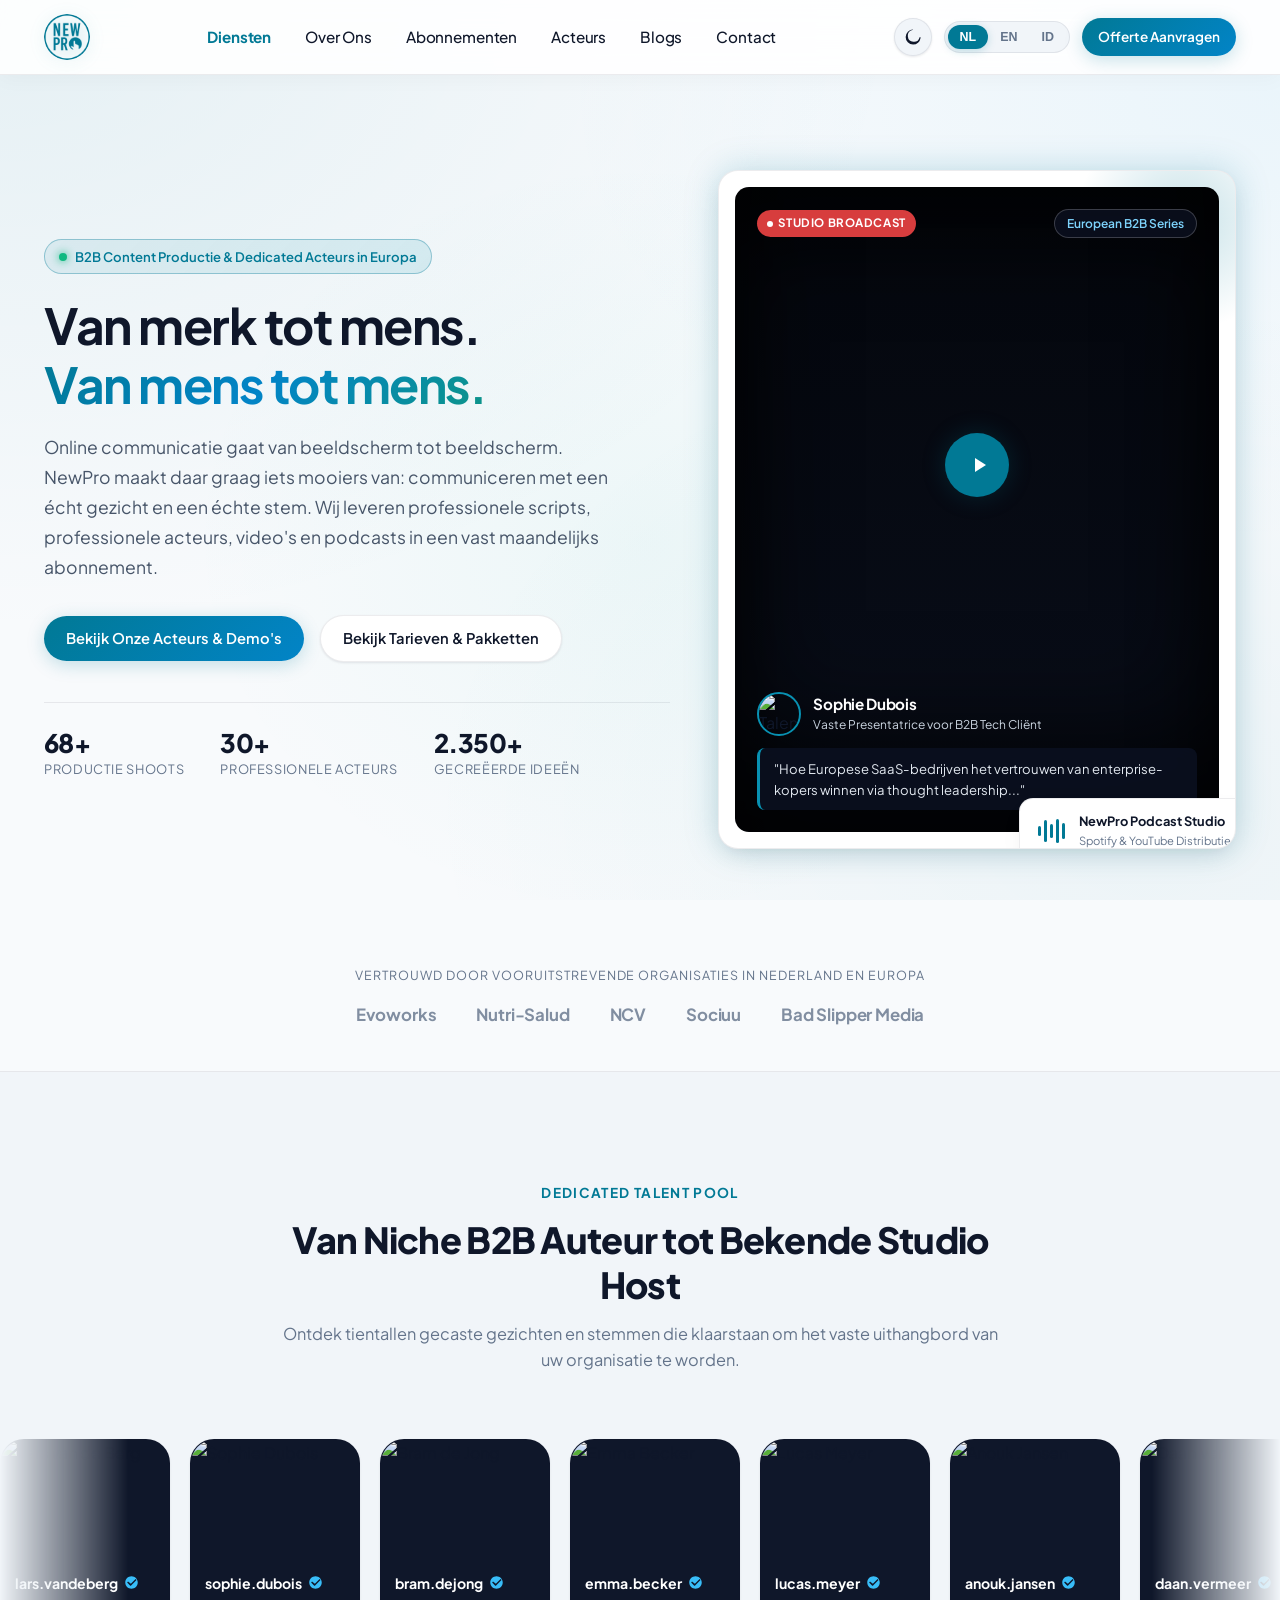
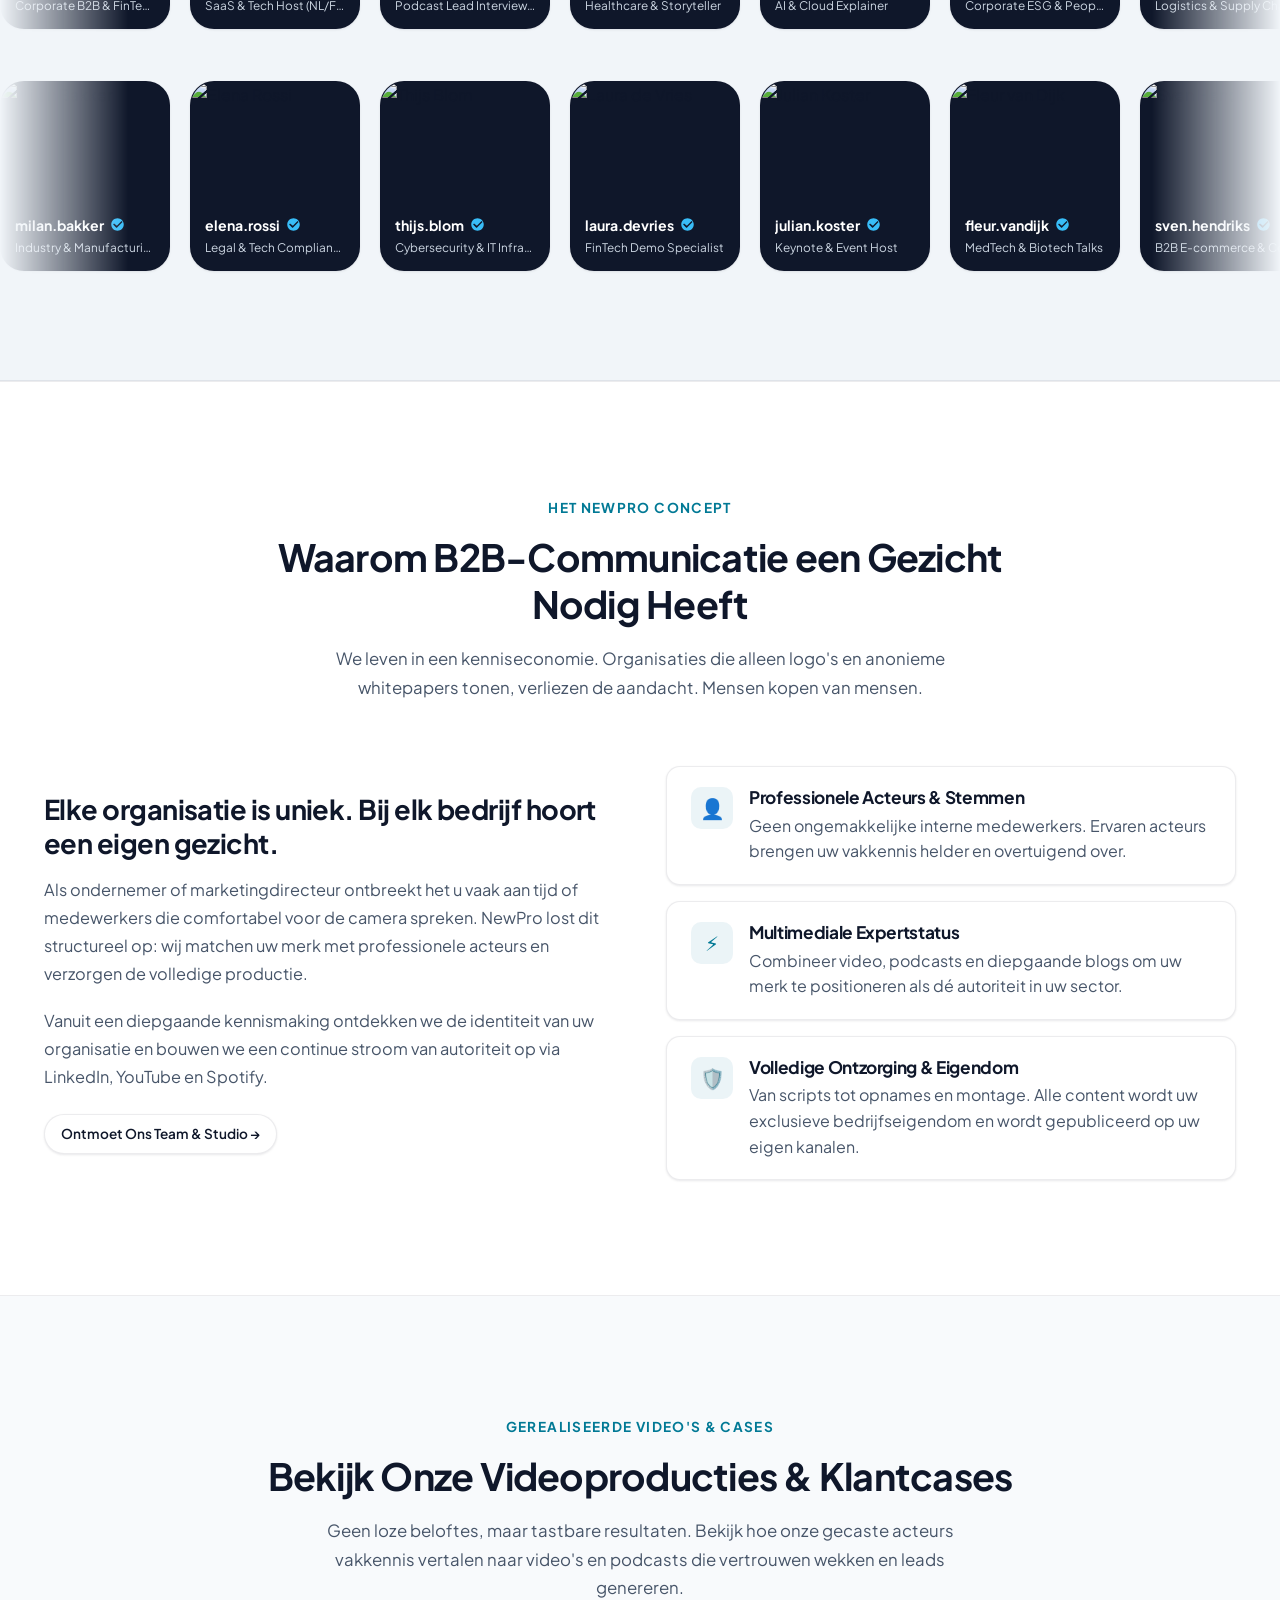
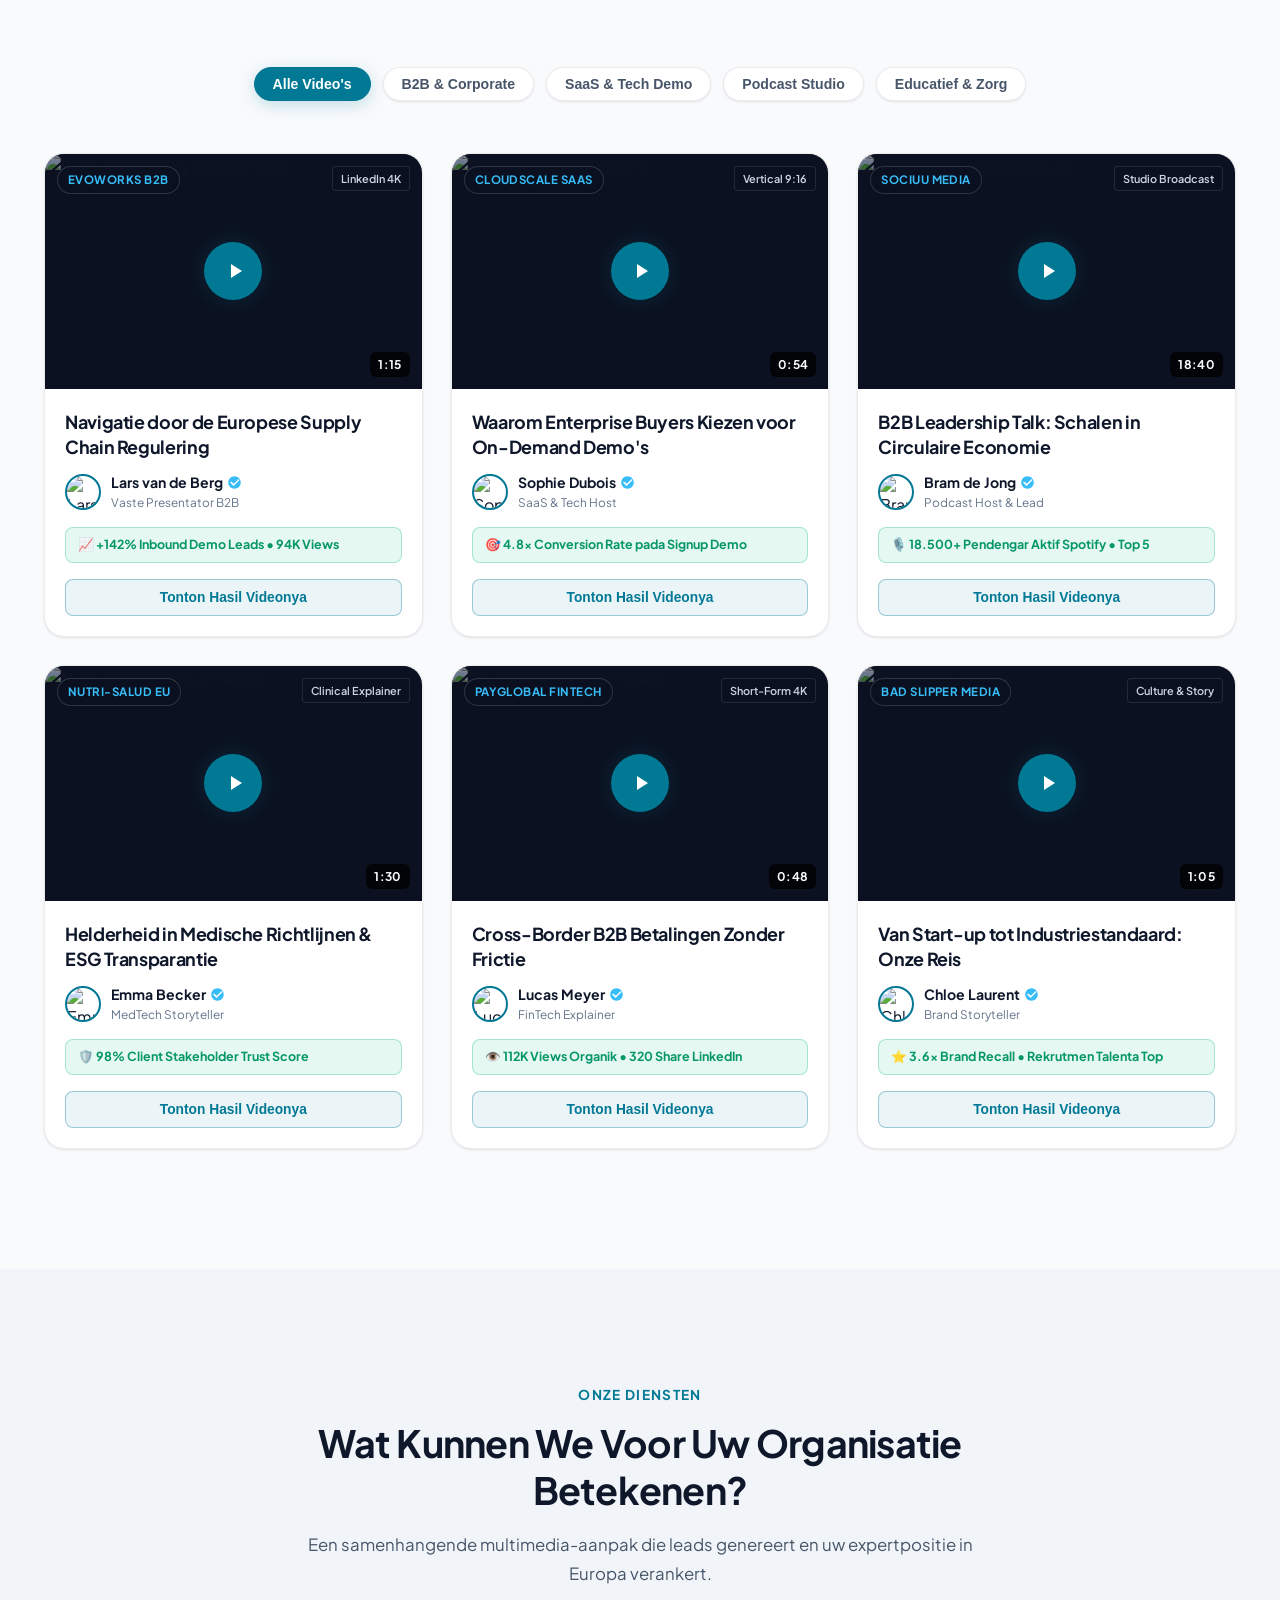
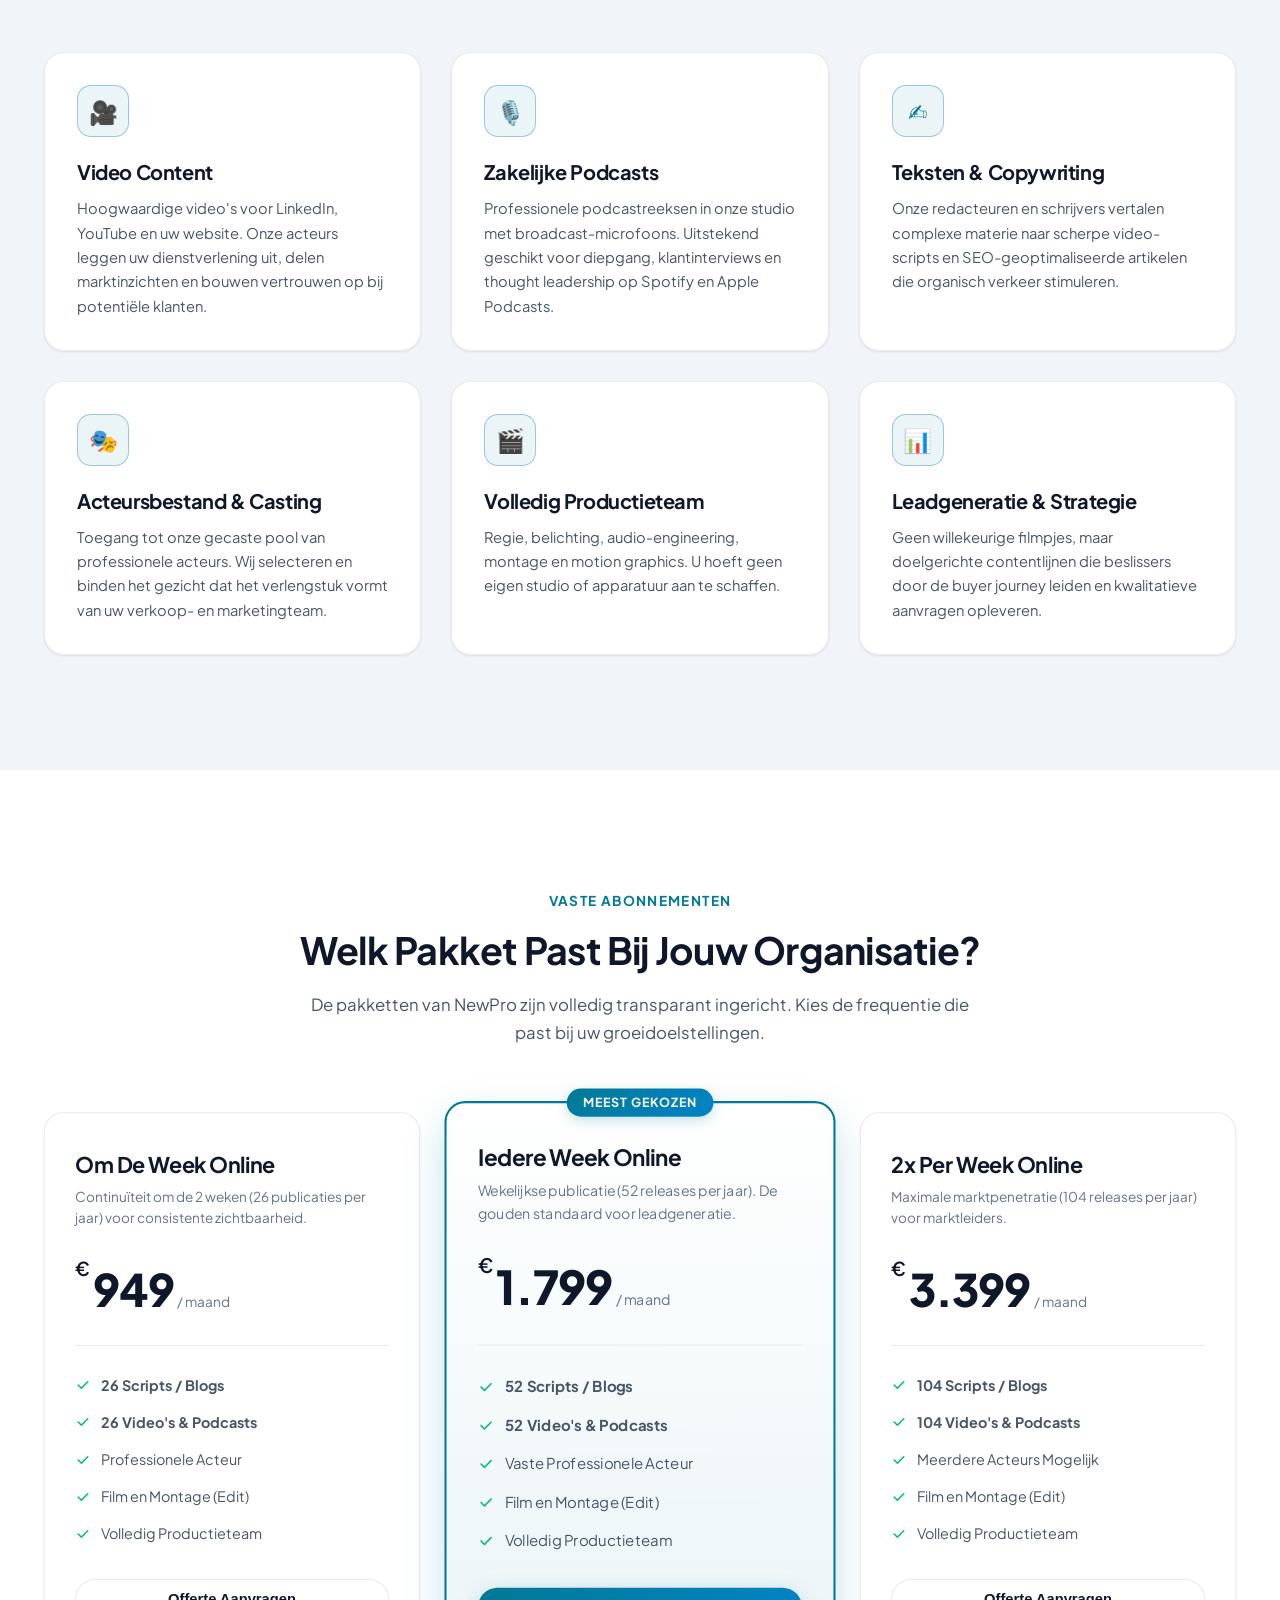
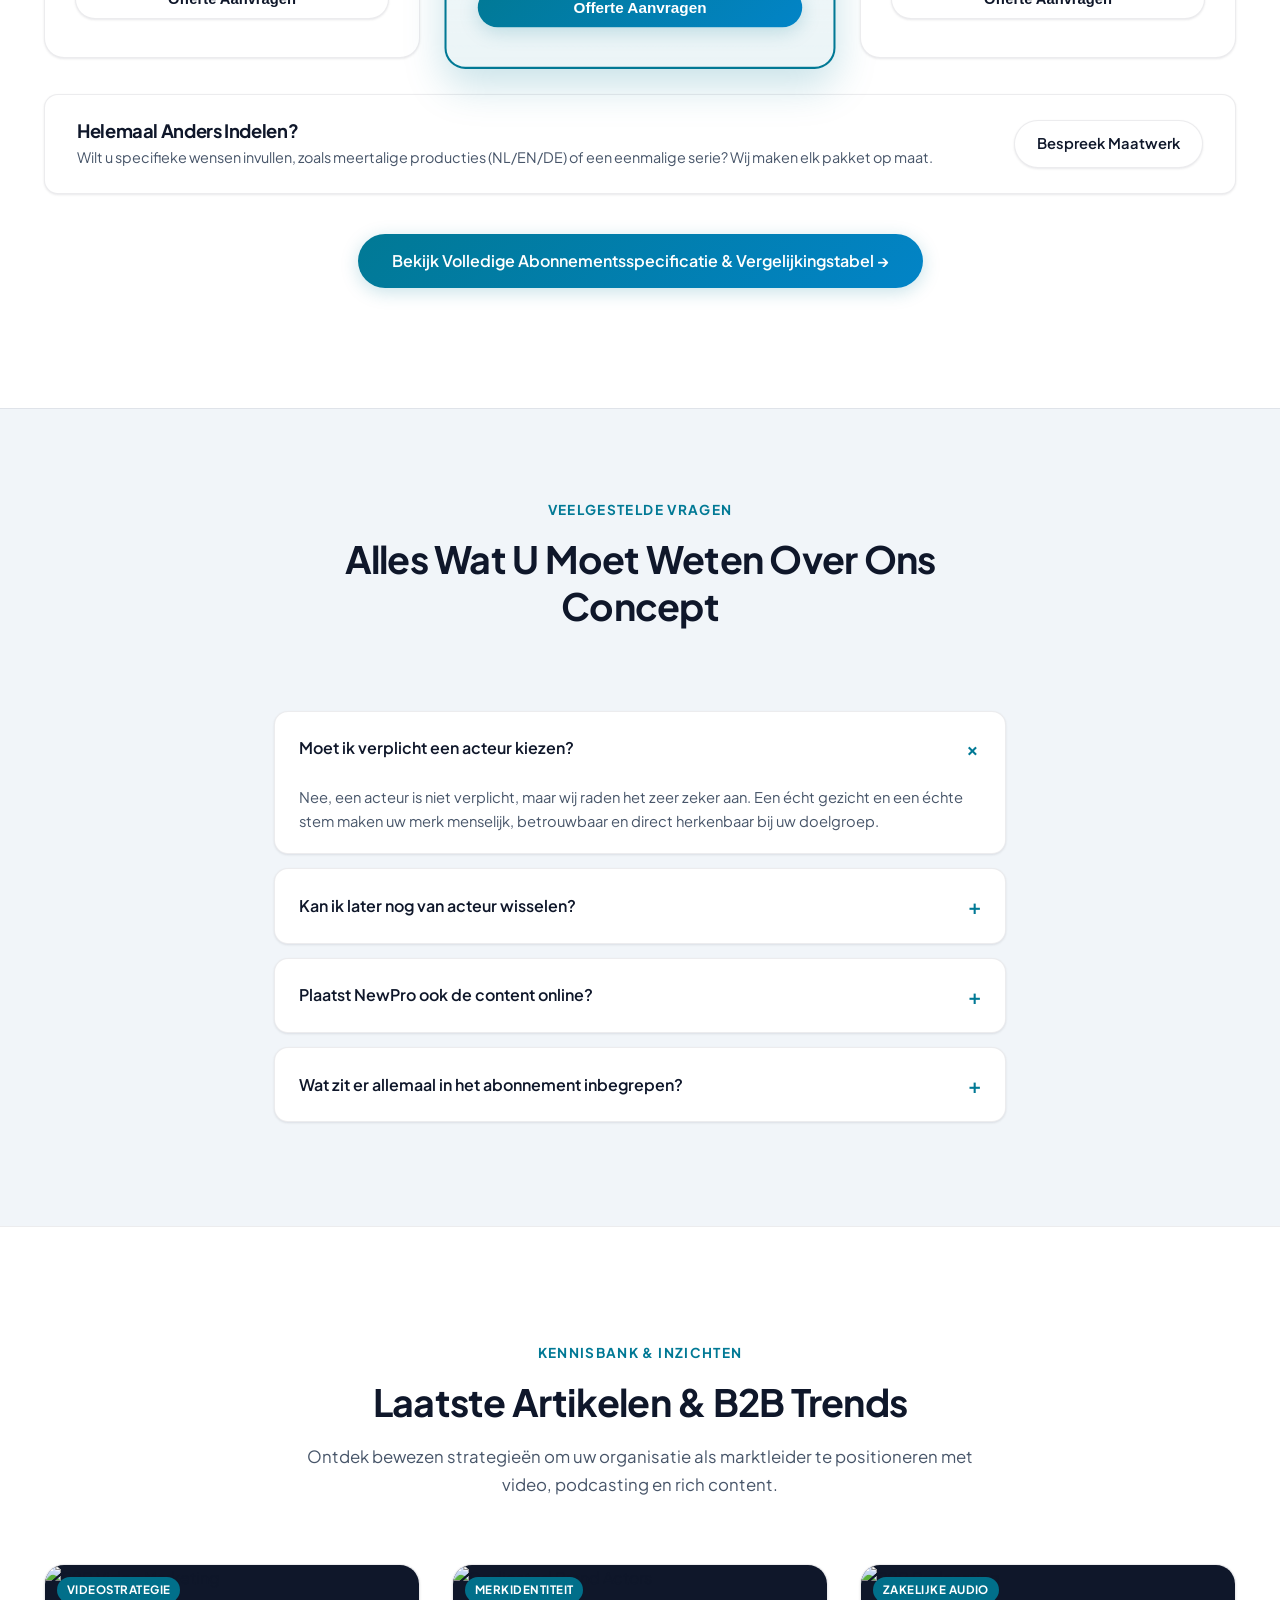
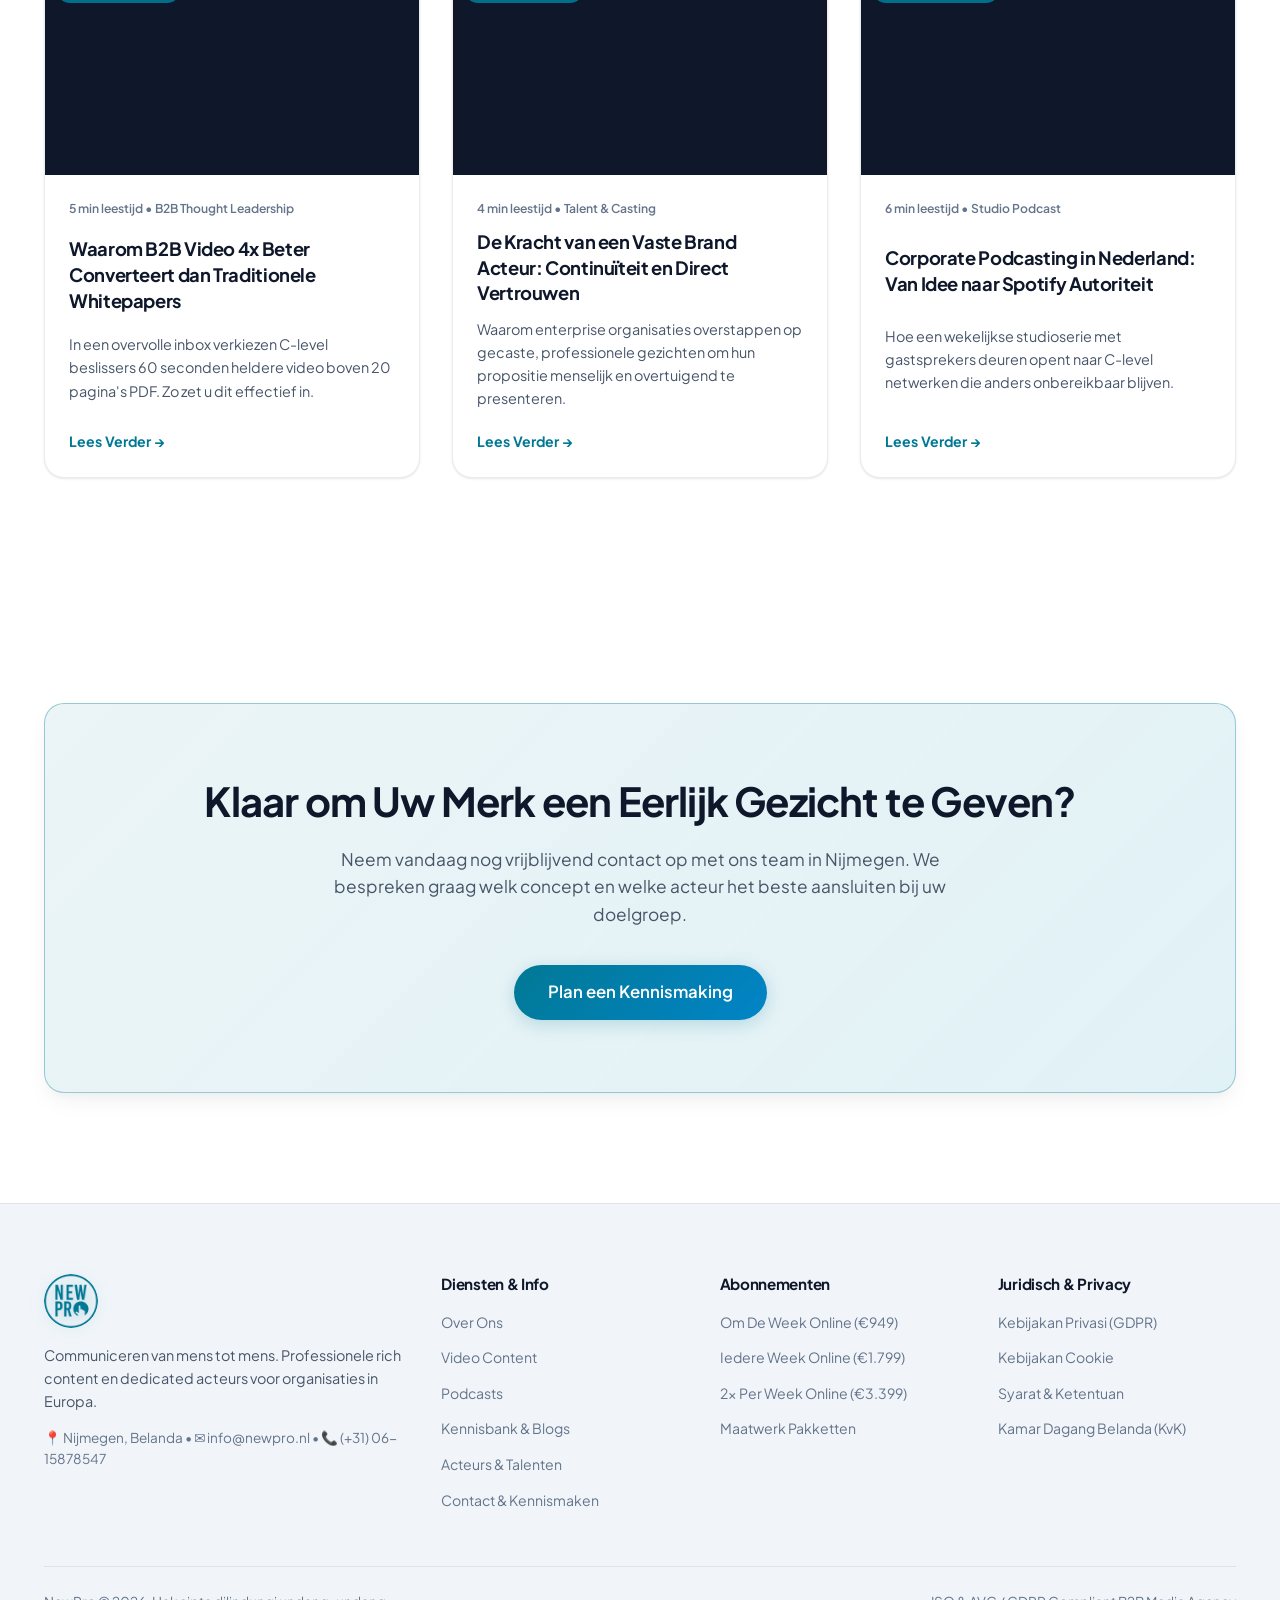
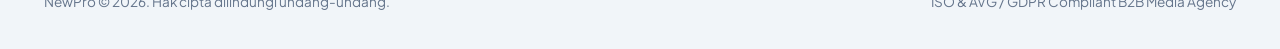
==== index.html @ 2d70d959 "Initial commit: Complete NewPro B2B rich content website with 6 pages, multilingual support, and res" ====
<!DOCTYPE html>
<html lang="nl" data-theme="light">
<head>
  <meta charset="UTF-8">
  <meta name="viewport" content="width=device-width, initial-scale=1.0">
  <title>NewPro | Digital Marketing & Dedicated Rich Content Agency</title>
  <meta name="description" content="Van merk tot mens. Wij creëren professionele video's, podcasts en teksten met gecaste acteurs en een compleet productieteam voor Europese organisaties.">
  <link rel="icon" type="image/png" href="logo.png">
  <link rel="apple-touch-icon" href="logo.png">

  <!-- Google Fonts: Plus Jakarta Sans -->
  <link rel="preconnect" href="https://fonts.googleapis.com">
  <link rel="preconnect" href="https://fonts.gstatic.com" crossorigin>
  <link href="https://fonts.googleapis.com/css2?family=Plus+Jakarta+Sans:wght@400;500;600;700;800&display=swap" rel="stylesheet">

  <link rel="stylesheet" href="style.css">
</head>
<body>

  <!-- Top Navigation -->
  <header class="header-nav">
    <div class="container nav-wrap">
      <a href="index.html" class="brand-logo" aria-label="NewPro Home">
        <img src="logo.png" alt="NewPro" class="brand-logo-img">
      </a>

      <nav>
        <ul class="nav-links">
          <li><a href="#diensten" class="active" data-nl="Diensten" data-en="Services" data-id="Layanan">Diensten</a></li>
          <li><a href="over-ons.html" data-nl="Over Ons" data-en="About Us" data-id="Tentang Kami">Over Ons</a></li>
          <li><a href="abonnementen.html" data-nl="Abonnementen" data-en="Subscriptions" data-id="Paket Langganan">Abonnementen</a></li>
          <li><a href="acteurs.html" data-nl="Acteurs" data-en="Actors &amp; Talents" data-id="Aktor &amp; Talent">Acteurs</a></li>
          <li><a href="blogs.html" data-nl="Blogs" data-en="Blogs" data-id="Blog">Blogs</a></li>
          <li><a href="contact.html" data-nl="Contact" data-en="Contact" data-id="Kontak">Contact</a></li>
        </ul>
      </nav>

      <div class="nav-actions">
        <!-- Theme Toggle Switcher -->
        <button id="themeToggleBtn" class="theme-toggle-btn" aria-label="Toggle Light / Dark mode" title="Ganti Tema">
          <svg class="sun-icon" viewBox="0 0 24 24" width="18" height="18"><path fill="currentColor" d="M12 7c-2.76 0-5 2.24-5 5s2.24 5 5 5 5-2.24 5-5-2.24-5-5-5zM2 13h2c.55 0 1-.45 1-1s-.45-1-1-1H2c-.55 0-1 .45-1 1s.45 1 1 1zm18 0h2c.55 0 1-.45 1-1s-.45-1-1-1h-2c-.55 0-1 .45-1 1s.45 1 1 1zM11 2v2c0 .55.45 1 1 1s1-.45 1-1V2c0-.55-.45-1-1-1s-1 .45-1 1zm0 18v2c0 .55.45 1 1 1s1-.45 1-1v-2c0-.55-.45-1-1-1s-1 .45-1 1zM5.99 4.58c-.39-.39-1.03-.39-1.41 0s-.39 1.03 0 1.41l1.06 1.06c.39.39 1.03.39 1.41 0s.39-1.03 0-1.41L5.99 4.58zm12.37 12.37c-.39-.39-1.03-.39-1.41 0s-.39 1.03 0 1.41l1.06 1.06c.39.39 1.03.39 1.41 0s.39-1.03 0-1.41l-1.06-1.06zm1.06-10.96c.39-.39.39-1.03 0-1.41s-1.03-.39-1.41 0l-1.06 1.06c-.39.39-.39 1.03 0 1.41s1.03.39 1.41 0l1.06-1.06zM7.05 18.36c.39-.39.39-1.03 0-1.41s-1.03-.39-1.41 0l-1.06 1.06c-.39.39-.39 1.03 0 1.41s1.03.39 1.41 0l1.06-1.06z"/></svg>
          <svg class="moon-icon" viewBox="0 0 24 24" width="18" height="18"><path fill="currentColor" d="M12.3 2a10 10 0 0 0-.19 20 10.04 10.04 0 0 0 9.95-8.7 1 1 0 0 0-1.2-1.1 8 8 0 1 1-9.66-9.66 1 1 0 0 0-1.1-1.2A9.94 9.94 0 0 0 12.3 2z"/></svg>
        </button>

        <!-- Language Switcher: NL, EN, ID -->
        <div class="lang-switcher">
          <button class="lang-btn" data-lang="nl">NL</button>
          <button class="lang-btn" data-lang="en">EN</button>
          <button class="lang-btn active" data-lang="id">ID</button>
        </div>

        <a href="abonnementen.html#offerte-form" class="btn btn-primary btn-sm" data-nl="Offerte Aanvragen" data-en="Request Quote" data-id="Minta Penawaran">Offerte Aanvragen</a>
      </div>
    </div>
  </header>

  <!-- Hero Section -->
  <section class="hero-section" id="hero">
    <div class="container hero-grid">
      <div class="hero-content">
        <div class="hero-tag">
          <span class="dot"></span>
          <span data-nl="B2B Content Productie &amp; Dedicated Acteurs in Europa" data-en="European B2B Content Production &amp; Dedicated Actors" data-id="Produksi Konten B2B &amp; Dedicated Talent di Eropa">B2B Content Productie &amp; Dedicated Acteurs in Europa</span>
        </div>

        <h1 class="hero-title" data-nl="Van merk tot mens. <span class='gradient-text'>Van mens tot mens.</span>" data-en="From brand to human. <span class='gradient-text'>From human to human.</span>" data-id="Dari merek ke manusia. <span class='gradient-text'>Dari manusia ke manusia.</span>">
          Van merk tot mens. <span class="gradient-text">Van mens tot mens.</span>
        </h1>

        <p class="hero-desc" data-nl="Online communicatie gaat van beeldscherm tot beeldscherm. NewPro maakt daar graag iets mooiers van: communiceren met een écht gezicht en een échte stem. Wij leveren professionele scripts, professionele acteurs, video's en podcasts in een vast maandelijks abonnement." data-en="Online communication goes from screen to screen. NewPro transforms this: we communicate human-to-human with real faces and genuine voices. We provide professional scripts, dedicated actors, video production, and podcasts in a predictable monthly subscription." data-id="Komunikasi online seringkali kaku dari layar ke layar. NewPro mengubahnya menjadi interaksi antar-manusia nyata dengan wajah dan suara asli. Kami menyediakan naskah profesional, aktor khusus, produksi video, dan podcast dalam paket langganan bulanan yang terukur.">
          Online communicatie gaat van beeldscherm tot beeldscherm. NewPro maakt daar graag iets mooiers van: communiceren met een écht gezicht en een échte stem. Wij leveren professionele scripts, professionele acteurs, video's en podcasts in een vast maandelijks abonnement.
        </p>

        <div class="hero-cta-group">
          <a href="acteurs.html" class="btn btn-primary" data-nl="Bekijk Onze Acteurs &amp; Demo's" data-en="Explore Actors &amp; Demos" data-id="Lihat Aktor &amp; Demo Kami">
            Bekijk Onze Acteurs &amp; Demo's
            <svg width="18" height="18" viewBox="0 0 24 24" fill="currentColor"><path d="M5 12h14M12 5l7 7-7 7"/></svg>
          </a>
          <a href="abonnementen.html" class="btn btn-secondary" data-nl="Bekijk Tarieven &amp; Pakketten" data-en="View Packages &amp; Pricing" data-id="Lihat Harga &amp; Paket Langganan">
            Bekijk Tarieven &amp; Pakketten
          </a>
        </div>

        <div class="hero-stats-row">
          <div class="stat-item">
            <h4>68+</h4>
            <p data-nl="Productie Shoots" data-en="Production Shoots" data-id="Sesi Produksi / Shoots">Productie Shoots</p>
          </div>
          <div class="stat-item">
            <h4>30+</h4>
            <p data-nl="Professionele Acteurs" data-en="Professional Actors" data-id="Aktor &amp; Talent Profesional">Professionele Acteurs</p>
          </div>
          <div class="stat-item">
            <h4>2.350+</h4>
            <p data-nl="Gecreëerde Ideeën" data-en="Content Concepts" data-id="Konsep Konten Tercipta">Gecreëerde Ideeën</p>
          </div>
        </div>
      </div>

      <!-- Hero Interactive Video Showcase -->
      <div class="hero-visual-card">
        <div class="video-mockup-frame" style="background-image: linear-gradient(rgba(11, 17, 32, 0.4), rgba(11, 17, 32, 0.8)), url('https://images.unsplash.com/photo-1573496359142-b8d87734a5a2?auto=format&fit=crop&w=700&q=80');">
          <div class="mockup-header">
            <span class="pill-live">STUDIO BROADCAST</span>
            <span class="pill-brand-badge">European B2B Series</span>
          </div>

          <div class="mockup-center-play" id="heroPlayBtn" data-talent="sophie" title="Play Video Demo">
            <svg viewBox="0 0 24 24"><path d="M8 5v14l11-7z"/></svg>
          </div>

          <div class="mockup-footer">
            <div class="mockup-talent-meta">
              <img src="https://images.unsplash.com/photo-1573496359142-b8d87734a5a2?auto=format&fit=crop&w=150&q=80" alt="Talent Sophie" class="talent-avatar">
              <div class="talent-meta-text">
                <h5>Sophie Dubois</h5>
                <p data-nl="Vaste Presentatrice voor B2B Tech Cliënt" data-en="Dedicated Presenter for B2B Tech Client" data-id="Host Tetap untuk Klien B2B SaaS / Tech">Vaste Presentatrice voor B2B Tech Cliënt</p>
              </div>
            </div>
            <div class="mockup-topic-bubble" data-nl="&quot;Hoe Europese SaaS-bedrijven het vertrouwen van enterprise-kopers winnen via thought leadership...&quot;" data-en="&quot;How European SaaS firms win enterprise trust through consistent video thought leadership...&quot;" data-id="&quot;Bagaimana perusahaan SaaS Eropa memenangkan kepercayaan klien enterprise lewat video thought leadership yang konsisten...&quot;">
              "Hoe Europese SaaS-bedrijven het vertrouwen van enterprise-kopers winnen via thought leadership..."
            </div>
          </div>
        </div>

        <!-- Floating Podcast Audio indicator -->
        <div class="mockup-floating-audio">
          <div class="wave-bars">
            <div class="wave-bar"></div>
            <div class="wave-bar"></div>
            <div class="wave-bar"></div>
            <div class="wave-bar"></div>
            <div class="wave-bar"></div>
          </div>
          <div>
            <div class="mockup-audio-title">NewPro Podcast Studio</div>
            <div class="mockup-audio-subtitle" data-nl="Spotify &amp; YouTube Distributie" data-en="Spotify &amp; YouTube Distribution" data-id="Distribusi Spotify &amp; YouTube">Spotify &amp; YouTube Distributie</div>
          </div>
        </div>
      </div>
    </div>
  </section>

  <!-- European Client Trust Bar -->
  <div class="client-logo-bar">
    <div class="container">
      <p data-nl="Vertrouwd door vooruitstrevende organisaties in Nederland en Europa" data-en="Trusted by forward-thinking organizations across the Netherlands &amp; Europe" data-id="Dipercaya oleh berbagai organisasi terkemuka di Belanda dan Eropa">
        Vertrouwd door vooruitstrevende organisaties in Nederland en Europa
      </p>
      <div class="client-logos">
        <span class="client-badge">Evoworks</span>
        <span class="client-badge">Nutri-Salud</span>
        <span class="client-badge">NCV</span>
        <span class="client-badge">Sociuu</span>
        <span class="client-badge">Bad Slipper Media</span>
      </div>
    </div>
  </div>

  <!-- Dual Opposite Infinite Marquee Carousel (KOL.id Style) -->
  <section class="section-talent-marquee" id="talent-wall">
    <div class="container marquee-header-wrap">
      <div class="section-subtitle" data-nl="Dedicated Talent Pool" data-en="Dedicated Talent Pool" data-id="Koleksi Dedicated Talent">Dedicated Talent Pool</div>
      <h2 class="marquee-main-title" data-nl="Van Niche B2B Auteur tot Bekende Studio Host" data-en="From Niche B2B Actor to Dedicated Studio Host" data-id="Dari Aktor Bisnis Niche hingga Host Studio Populer">
        Van Niche B2B Auteur tot Bekende Studio Host
      </h2>
      <p class="marquee-main-desc" data-nl="Ontdek tientallen gecaste gezichten en stemmen die klaarstaan om het vaste uithangbord van uw organisatie te worden." data-en="Discover curated actors and professional voices ready to become the permanent face of your enterprise." data-id="Temukan puluhan aktor dan pengisi suara terkurasi yang siap menjadi representasi wajah resmi brand bisnis Anda.">
        Ontdek tientallen gecaste gezichten en stemmen die klaarstaan om het vaste uithangbord van uw organisatie te worden.
      </p>
    </div>

    <!-- Row 1: Scrolling Left -->
    <div class="marquee-slider-row">
      <div class="marquee-track marquee-track-left">
        <!-- Group 1 -->
        <div class="marquee-group">
          <div class="marquee-card" data-talent="lars">
            <img src="https://images.unsplash.com/photo-1507003211169-0a1dd7228f2d?auto=format&fit=crop&w=400&q=80" alt="Lars van de Berg" class="marquee-card-img">
            <div class="marquee-card-overlay">
              <div class="marquee-card-handle">
                <span>lars.vandeberg</span>
                <svg class="verify-badge" viewBox="0 0 24 24"><path fill="#38bdf8" d="M12 2C6.48 2 2 6.48 2 12s4.48 10 10 10 10-4.48 10-10S17.52 2 12 2zm-2 15l-5-5 1.41-1.41L11 14.17l7.59-7.59L20 8l-9 9z"/></svg>
              </div>
              <div class="marquee-card-meta">Corporate B2B & FinTech</div>
            </div>
          </div>

          <div class="marquee-card" data-talent="sophie">
            <img src="https://images.unsplash.com/photo-1573496359142-b8d87734a5a2?auto=format&fit=crop&w=400&q=80" alt="Sophie Dubois" class="marquee-card-img">
            <div class="marquee-card-overlay">
              <div class="marquee-card-handle">
                <span>sophie.dubois</span>
                <svg class="verify-badge" viewBox="0 0 24 24"><path fill="#38bdf8" d="M12 2C6.48 2 2 6.48 2 12s4.48 10 10 10 10-4.48 10-10S17.52 2 12 2zm-2 15l-5-5 1.41-1.41L11 14.17l7.59-7.59L20 8l-9 9z"/></svg>
              </div>
              <div class="marquee-card-meta">SaaS & Tech Host (NL/FR)</div>
            </div>
          </div>

          <div class="marquee-card" data-talent="bram">
            <img src="https://images.unsplash.com/photo-1500648767791-00dcc994a43e?auto=format&fit=crop&w=400&q=80" alt="Bram de Jong" class="marquee-card-img">
            <div class="marquee-card-overlay">
              <div class="marquee-card-handle">
                <span>bram.dejong</span>
                <svg class="verify-badge" viewBox="0 0 24 24"><path fill="#38bdf8" d="M12 2C6.48 2 2 6.48 2 12s4.48 10 10 10 10-4.48 10-10S17.52 2 12 2zm-2 15l-5-5 1.41-1.41L11 14.17l7.59-7.59L20 8l-9 9z"/></svg>
              </div>
              <div class="marquee-card-meta">Podcast Lead Interviewer</div>
            </div>
          </div>

          <div class="marquee-card" data-talent="emma">
            <img src="https://images.unsplash.com/photo-1580489944761-15a19d654956?auto=format&fit=crop&w=400&q=80" alt="Emma Becker" class="marquee-card-img">
            <div class="marquee-card-overlay">
              <div class="marquee-card-handle">
                <span>emma.becker</span>
                <svg class="verify-badge" viewBox="0 0 24 24"><path fill="#38bdf8" d="M12 2C6.48 2 2 6.48 2 12s4.48 10 10 10 10-4.48 10-10S17.52 2 12 2zm-2 15l-5-5 1.41-1.41L11 14.17l7.59-7.59L20 8l-9 9z"/></svg>
              </div>
              <div class="marquee-card-meta">Healthcare & Storyteller</div>
            </div>
          </div>

          <div class="marquee-card" data-talent="lars">
            <img src="https://images.unsplash.com/photo-1519085360753-af0119f7cbe7?auto=format&fit=crop&w=400&q=80" alt="Lucas Meyer" class="marquee-card-img">
            <div class="marquee-card-overlay">
              <div class="marquee-card-handle">
                <span>lucas.meyer</span>
                <svg class="verify-badge" viewBox="0 0 24 24"><path fill="#38bdf8" d="M12 2C6.48 2 2 6.48 2 12s4.48 10 10 10 10-4.48 10-10S17.52 2 12 2zm-2 15l-5-5 1.41-1.41L11 14.17l7.59-7.59L20 8l-9 9z"/></svg>
              </div>
              <div class="marquee-card-meta">AI & Cloud Explainer</div>
            </div>
          </div>

          <div class="marquee-card" data-talent="sophie">
            <img src="https://images.unsplash.com/photo-1534528741775-53994a69daeb?auto=format&fit=crop&w=400&q=80" alt="Anouk Jansen" class="marquee-card-img">
            <div class="marquee-card-overlay">
              <div class="marquee-card-handle">
                <span>anouk.jansen</span>
                <svg class="verify-badge" viewBox="0 0 24 24"><path fill="#38bdf8" d="M12 2C6.48 2 2 6.48 2 12s4.48 10 10 10 10-4.48 10-10S17.52 2 12 2zm-2 15l-5-5 1.41-1.41L11 14.17l7.59-7.59L20 8l-9 9z"/></svg>
              </div>
              <div class="marquee-card-meta">Corporate ESG & People</div>
            </div>
          </div>

          <div class="marquee-card" data-talent="bram">
            <img src="https://images.unsplash.com/photo-1472099645785-5658abf4ff4e?auto=format&fit=crop&w=400&q=80" alt="Daan Vermeer" class="marquee-card-img">
            <div class="marquee-card-overlay">
              <div class="marquee-card-handle">
                <span>daan.vermeer</span>
                <svg class="verify-badge" viewBox="0 0 24 24"><path fill="#38bdf8" d="M12 2C6.48 2 2 6.48 2 12s4.48 10 10 10 10-4.48 10-10S17.52 2 12 2zm-2 15l-5-5 1.41-1.41L11 14.17l7.59-7.59L20 8l-9 9z"/></svg>
              </div>
              <div class="marquee-card-meta">Logistics & Supply Chain</div>
            </div>
          </div>

          <div class="marquee-card" data-talent="emma">
            <img src="https://images.unsplash.com/photo-1544005313-94ddf0286df2?auto=format&fit=crop&w=400&q=80" alt="Chloe Laurent" class="marquee-card-img">
            <div class="marquee-card-overlay">
              <div class="marquee-card-handle">
                <span>chloe.laurent</span>
                <svg class="verify-badge" viewBox="0 0 24 24"><path fill="#38bdf8" d="M12 2C6.48 2 2 6.48 2 12s4.48 10 10 10 10-4.48 10-10S17.52 2 12 2zm-2 15l-5-5 1.41-1.41L11 14.17l7.59-7.59L20 8l-9 9z"/></svg>
              </div>
              <div class="marquee-card-meta">Multilingual Host (EN/FR/NL)</div>
            </div>
          </div>
        </div>

        <!-- Group 2 (Exact Duplicate for Infinite Loop) -->
        <div class="marquee-group" aria-hidden="true">
          <div class="marquee-card" data-talent="lars">
            <img src="https://images.unsplash.com/photo-1507003211169-0a1dd7228f2d?auto=format&fit=crop&w=400&q=80" alt="Lars van de Berg" class="marquee-card-img">
            <div class="marquee-card-overlay">
              <div class="marquee-card-handle">
                <span>lars.vandeberg</span>
                <svg class="verify-badge" viewBox="0 0 24 24"><path fill="#38bdf8" d="M12 2C6.48 2 2 6.48 2 12s4.48 10 10 10 10-4.48 10-10S17.52 2 12 2zm-2 15l-5-5 1.41-1.41L11 14.17l7.59-7.59L20 8l-9 9z"/></svg>
              </div>
              <div class="marquee-card-meta">Corporate B2B & FinTech</div>
            </div>
          </div>

          <div class="marquee-card" data-talent="sophie">
            <img src="https://images.unsplash.com/photo-1573496359142-b8d87734a5a2?auto=format&fit=crop&w=400&q=80" alt="Sophie Dubois" class="marquee-card-img">
            <div class="marquee-card-overlay">
              <div class="marquee-card-handle">
                <span>sophie.dubois</span>
                <svg class="verify-badge" viewBox="0 0 24 24"><path fill="#38bdf8" d="M12 2C6.48 2 2 6.48 2 12s4.48 10 10 10 10-4.48 10-10S17.52 2 12 2zm-2 15l-5-5 1.41-1.41L11 14.17l7.59-7.59L20 8l-9 9z"/></svg>
              </div>
              <div class="marquee-card-meta">SaaS & Tech Host (NL/FR)</div>
            </div>
          </div>

          <div class="marquee-card" data-talent="bram">
            <img src="https://images.unsplash.com/photo-1500648767791-00dcc994a43e?auto=format&fit=crop&w=400&q=80" alt="Bram de Jong" class="marquee-card-img">
            <div class="marquee-card-overlay">
              <div class="marquee-card-handle">
                <span>bram.dejong</span>
                <svg class="verify-badge" viewBox="0 0 24 24"><path fill="#38bdf8" d="M12 2C6.48 2 2 6.48 2 12s4.48 10 10 10 10-4.48 10-10S17.52 2 12 2zm-2 15l-5-5 1.41-1.41L11 14.17l7.59-7.59L20 8l-9 9z"/></svg>
              </div>
              <div class="marquee-card-meta">Podcast Lead Interviewer</div>
            </div>
          </div>

          <div class="marquee-card" data-talent="emma">
            <img src="https://images.unsplash.com/photo-1580489944761-15a19d654956?auto=format&fit=crop&w=400&q=80" alt="Emma Becker" class="marquee-card-img">
            <div class="marquee-card-overlay">
              <div class="marquee-card-handle">
                <span>emma.becker</span>
                <svg class="verify-badge" viewBox="0 0 24 24"><path fill="#38bdf8" d="M12 2C6.48 2 2 6.48 2 12s4.48 10 10 10 10-4.48 10-10S17.52 2 12 2zm-2 15l-5-5 1.41-1.41L11 14.17l7.59-7.59L20 8l-9 9z"/></svg>
              </div>
              <div class="marquee-card-meta">Healthcare & Storyteller</div>
            </div>
          </div>

          <div class="marquee-card" data-talent="lars">
            <img src="https://images.unsplash.com/photo-1519085360753-af0119f7cbe7?auto=format&fit=crop&w=400&q=80" alt="Lucas Meyer" class="marquee-card-img">
            <div class="marquee-card-overlay">
              <div class="marquee-card-handle">
                <span>lucas.meyer</span>
                <svg class="verify-badge" viewBox="0 0 24 24"><path fill="#38bdf8" d="M12 2C6.48 2 2 6.48 2 12s4.48 10 10 10 10-4.48 10-10S17.52 2 12 2zm-2 15l-5-5 1.41-1.41L11 14.17l7.59-7.59L20 8l-9 9z"/></svg>
              </div>
              <div class="marquee-card-meta">AI & Cloud Explainer</div>
            </div>
          </div>

          <div class="marquee-card" data-talent="sophie">
            <img src="https://images.unsplash.com/photo-1534528741775-53994a69daeb?auto=format&fit=crop&w=400&q=80" alt="Anouk Jansen" class="marquee-card-img">
            <div class="marquee-card-overlay">
              <div class="marquee-card-handle">
                <span>anouk.jansen</span>
                <svg class="verify-badge" viewBox="0 0 24 24"><path fill="#38bdf8" d="M12 2C6.48 2 2 6.48 2 12s4.48 10 10 10 10-4.48 10-10S17.52 2 12 2zm-2 15l-5-5 1.41-1.41L11 14.17l7.59-7.59L20 8l-9 9z"/></svg>
              </div>
              <div class="marquee-card-meta">Corporate ESG & People</div>
            </div>
          </div>

          <div class="marquee-card" data-talent="bram">
            <img src="https://images.unsplash.com/photo-1472099645785-5658abf4ff4e?auto=format&fit=crop&w=400&q=80" alt="Daan Vermeer" class="marquee-card-img">
            <div class="marquee-card-overlay">
              <div class="marquee-card-handle">
                <span>daan.vermeer</span>
                <svg class="verify-badge" viewBox="0 0 24 24"><path fill="#38bdf8" d="M12 2C6.48 2 2 6.48 2 12s4.48 10 10 10 10-4.48 10-10S17.52 2 12 2zm-2 15l-5-5 1.41-1.41L11 14.17l7.59-7.59L20 8l-9 9z"/></svg>
              </div>
              <div class="marquee-card-meta">Logistics & Supply Chain</div>
            </div>
          </div>

          <div class="marquee-card" data-talent="emma">
            <img src="https://images.unsplash.com/photo-1544005313-94ddf0286df2?auto=format&fit=crop&w=400&q=80" alt="Chloe Laurent" class="marquee-card-img">
            <div class="marquee-card-overlay">
              <div class="marquee-card-handle">
                <span>chloe.laurent</span>
                <svg class="verify-badge" viewBox="0 0 24 24"><path fill="#38bdf8" d="M12 2C6.48 2 2 6.48 2 12s4.48 10 10 10 10-4.48 10-10S17.52 2 12 2zm-2 15l-5-5 1.41-1.41L11 14.17l7.59-7.59L20 8l-9 9z"/></svg>
              </div>
              <div class="marquee-card-meta">Multilingual Host (EN/FR/NL)</div>
            </div>
          </div>
        </div>
      </div>
    </div>

    <!-- Row 2: Scrolling Right (Opposite Direction) -->
    <div class="marquee-slider-row">
      <div class="marquee-track marquee-track-right">
        <!-- Group 1 -->
        <div class="marquee-group">
          <div class="marquee-card" data-talent="lars">
            <img src="https://images.unsplash.com/photo-1560250097-0b93528c311a?auto=format&fit=crop&w=400&q=80" alt="Milan Bakker" class="marquee-card-img">
            <div class="marquee-card-overlay">
              <div class="marquee-card-handle">
                <span>milan.bakker</span>
                <svg class="verify-badge" viewBox="0 0 24 24"><path fill="#38bdf8" d="M12 2C6.48 2 2 6.48 2 12s4.48 10 10 10 10-4.48 10-10S17.52 2 12 2zm-2 15l-5-5 1.41-1.41L11 14.17l7.59-7.59L20 8l-9 9z"/></svg>
              </div>
              <div class="marquee-card-meta">Industry & Manufacturing</div>
            </div>
          </div>

          <div class="marquee-card" data-talent="sophie">
            <img src="https://images.unsplash.com/photo-1573497019940-1c28c88b4f3e?auto=format&fit=crop&w=400&q=80" alt="Elena Rossi" class="marquee-card-img">
            <div class="marquee-card-overlay">
              <div class="marquee-card-handle">
                <span>elena.rossi</span>
                <svg class="verify-badge" viewBox="0 0 24 24"><path fill="#38bdf8" d="M12 2C6.48 2 2 6.48 2 12s4.48 10 10 10 10-4.48 10-10S17.52 2 12 2zm-2 15l-5-5 1.41-1.41L11 14.17l7.59-7.59L20 8l-9 9z"/></svg>
              </div>
              <div class="marquee-card-meta">Legal & Tech Compliance</div>
            </div>
          </div>

          <div class="marquee-card" data-talent="bram">
            <img src="https://images.unsplash.com/photo-1506794778202-cad84cf45f1d?auto=format&fit=crop&w=400&q=80" alt="Thijs Blom" class="marquee-card-img">
            <div class="marquee-card-overlay">
              <div class="marquee-card-handle">
                <span>thijs.blom</span>
                <svg class="verify-badge" viewBox="0 0 24 24"><path fill="#38bdf8" d="M12 2C6.48 2 2 6.48 2 12s4.48 10 10 10 10-4.48 10-10S17.52 2 12 2zm-2 15l-5-5 1.41-1.41L11 14.17l7.59-7.59L20 8l-9 9z"/></svg>
              </div>
              <div class="marquee-card-meta">Cybersecurity & IT Infrastructure</div>
            </div>
          </div>

          <div class="marquee-card" data-talent="emma">
            <img src="https://images.unsplash.com/photo-1567532939604-b6b5b0db2604?auto=format&fit=crop&w=400&q=80" alt="Laura de Vries" class="marquee-card-img">
            <div class="marquee-card-overlay">
              <div class="marquee-card-handle">
                <span>laura.devries</span>
                <svg class="verify-badge" viewBox="0 0 24 24"><path fill="#38bdf8" d="M12 2C6.48 2 2 6.48 2 12s4.48 10 10 10 10-4.48 10-10S17.52 2 12 2zm-2 15l-5-5 1.41-1.41L11 14.17l7.59-7.59L20 8l-9 9z"/></svg>
              </div>
              <div class="marquee-card-meta">FinTech Demo Specialist</div>
            </div>
          </div>

          <div class="marquee-card" data-talent="lars">
            <img src="https://images.unsplash.com/photo-1522075469751-3a6694fb2f61?auto=format&fit=crop&w=400&q=80" alt="Julian Koster" class="marquee-card-img">
            <div class="marquee-card-overlay">
              <div class="marquee-card-handle">
                <span>julian.koster</span>
                <svg class="verify-badge" viewBox="0 0 24 24"><path fill="#38bdf8" d="M12 2C6.48 2 2 6.48 2 12s4.48 10 10 10 10-4.48 10-10S17.52 2 12 2zm-2 15l-5-5 1.41-1.41L11 14.17l7.59-7.59L20 8l-9 9z"/></svg>
              </div>
              <div class="marquee-card-meta">Keynote & Event Host</div>
            </div>
          </div>

          <div class="marquee-card" data-talent="sophie">
            <img src="https://images.unsplash.com/photo-1573496799652-408c2ac9fe98?auto=format&fit=crop&w=400&q=80" alt="Fleur van Dijk" class="marquee-card-img">
            <div class="marquee-card-overlay">
              <div class="marquee-card-handle">
                <span>fleur.vandijk</span>
                <svg class="verify-badge" viewBox="0 0 24 24"><path fill="#38bdf8" d="M12 2C6.48 2 2 6.48 2 12s4.48 10 10 10 10-4.48 10-10S17.52 2 12 2zm-2 15l-5-5 1.41-1.41L11 14.17l7.59-7.59L20 8l-9 9z"/></svg>
              </div>
              <div class="marquee-card-meta">MedTech & Biotech Talks</div>
            </div>
          </div>

          <div class="marquee-card" data-talent="bram">
            <img src="https://images.unsplash.com/photo-1539571696357-5a69c17a67c6?auto=format&fit=crop&w=400&q=80" alt="Sven Hendriks" class="marquee-card-img">
            <div class="marquee-card-overlay">
              <div class="marquee-card-handle">
                <span>sven.hendriks</span>
                <svg class="verify-badge" viewBox="0 0 24 24"><path fill="#38bdf8" d="M12 2C6.48 2 2 6.48 2 12s4.48 10 10 10 10-4.48 10-10S17.52 2 12 2zm-2 15l-5-5 1.41-1.41L11 14.17l7.59-7.59L20 8l-9 9z"/></svg>
              </div>
              <div class="marquee-card-meta">B2B E-commerce & Commerce</div>
            </div>
          </div>

          <div class="marquee-card" data-talent="emma">
            <img src="https://images.unsplash.com/photo-1517841905240-472988babdf9?auto=format&fit=crop&w=400&q=80" alt="Noa Meijer" class="marquee-card-img">
            <div class="marquee-card-overlay">
              <div class="marquee-card-handle">
                <span>noa.meijer</span>
                <svg class="verify-badge" viewBox="0 0 24 24"><path fill="#38bdf8" d="M12 2C6.48 2 2 6.48 2 12s4.48 10 10 10 10-4.48 10-10S17.52 2 12 2zm-2 15l-5-5 1.41-1.41L11 14.17l7.59-7.59L20 8l-9 9z"/></svg>
              </div>
              <div class="marquee-card-meta">Startup Pitch & Growth Series</div>
            </div>
          </div>
        </div>

        <!-- Group 2 (Exact Duplicate for Infinite Loop) -->
        <div class="marquee-group" aria-hidden="true">
          <div class="marquee-card" data-talent="lars">
            <img src="https://images.unsplash.com/photo-1560250097-0b93528c311a?auto=format&fit=crop&w=400&q=80" alt="Milan Bakker" class="marquee-card-img">
            <div class="marquee-card-overlay">
              <div class="marquee-card-handle">
                <span>milan.bakker</span>
                <svg class="verify-badge" viewBox="0 0 24 24"><path fill="#38bdf8" d="M12 2C6.48 2 2 6.48 2 12s4.48 10 10 10 10-4.48 10-10S17.52 2 12 2zm-2 15l-5-5 1.41-1.41L11 14.17l7.59-7.59L20 8l-9 9z"/></svg>
              </div>
              <div class="marquee-card-meta">Industry & Manufacturing</div>
            </div>
          </div>

          <div class="marquee-card" data-talent="sophie">
            <img src="https://images.unsplash.com/photo-1573497019940-1c28c88b4f3e?auto=format&fit=crop&w=400&q=80" alt="Elena Rossi" class="marquee-card-img">
            <div class="marquee-card-overlay">
              <div class="marquee-card-handle">
                <span>elena.rossi</span>
                <svg class="verify-badge" viewBox="0 0 24 24"><path fill="#38bdf8" d="M12 2C6.48 2 2 6.48 2 12s4.48 10 10 10 10-4.48 10-10S17.52 2 12 2zm-2 15l-5-5 1.41-1.41L11 14.17l7.59-7.59L20 8l-9 9z"/></svg>
              </div>
              <div class="marquee-card-meta">Legal & Tech Compliance</div>
            </div>
          </div>

          <div class="marquee-card" data-talent="bram">
            <img src="https://images.unsplash.com/photo-1506794778202-cad84cf45f1d?auto=format&fit=crop&w=400&q=80" alt="Thijs Blom" class="marquee-card-img">
            <div class="marquee-card-overlay">
              <div class="marquee-card-handle">
                <span>thijs.blom</span>
                <svg class="verify-badge" viewBox="0 0 24 24"><path fill="#38bdf8" d="M12 2C6.48 2 2 6.48 2 12s4.48 10 10 10 10-4.48 10-10S17.52 2 12 2zm-2 15l-5-5 1.41-1.41L11 14.17l7.59-7.59L20 8l-9 9z"/></svg>
              </div>
              <div class="marquee-card-meta">Cybersecurity & IT Infrastructure</div>
            </div>
          </div>

          <div class="marquee-card" data-talent="emma">
            <img src="https://images.unsplash.com/photo-1567532939604-b6b5b0db2604?auto=format&fit=crop&w=400&q=80" alt="Laura de Vries" class="marquee-card-img">
            <div class="marquee-card-overlay">
              <div class="marquee-card-handle">
                <span>laura.devries</span>
                <svg class="verify-badge" viewBox="0 0 24 24"><path fill="#38bdf8" d="M12 2C6.48 2 2 6.48 2 12s4.48 10 10 10 10-4.48 10-10S17.52 2 12 2zm-2 15l-5-5 1.41-1.41L11 14.17l7.59-7.59L20 8l-9 9z"/></svg>
              </div>
              <div class="marquee-card-meta">FinTech Demo Specialist</div>
            </div>
          </div>

          <div class="marquee-card" data-talent="lars">
            <img src="https://images.unsplash.com/photo-1522075469751-3a6694fb2f61?auto=format&fit=crop&w=400&q=80" alt="Julian Koster" class="marquee-card-img">
            <div class="marquee-card-overlay">
              <div class="marquee-card-handle">
                <span>julian.koster</span>
                <svg class="verify-badge" viewBox="0 0 24 24"><path fill="#38bdf8" d="M12 2C6.48 2 2 6.48 2 12s4.48 10 10 10 10-4.48 10-10S17.52 2 12 2zm-2 15l-5-5 1.41-1.41L11 14.17l7.59-7.59L20 8l-9 9z"/></svg>
              </div>
              <div class="marquee-card-meta">Keynote & Event Host</div>
            </div>
          </div>

          <div class="marquee-card" data-talent="sophie">
            <img src="https://images.unsplash.com/photo-1573496799652-408c2ac9fe98?auto=format&fit=crop&w=400&q=80" alt="Fleur van Dijk" class="marquee-card-img">
            <div class="marquee-card-overlay">
              <div class="marquee-card-handle">
                <span>fleur.vandijk</span>
                <svg class="verify-badge" viewBox="0 0 24 24"><path fill="#38bdf8" d="M12 2C6.48 2 2 6.48 2 12s4.48 10 10 10 10-4.48 10-10S17.52 2 12 2zm-2 15l-5-5 1.41-1.41L11 14.17l7.59-7.59L20 8l-9 9z"/></svg>
              </div>
              <div class="marquee-card-meta">MedTech & Biotech Talks</div>
            </div>
          </div>

          <div class="marquee-card" data-talent="bram">
            <img src="https://images.unsplash.com/photo-1539571696357-5a69c17a67c6?auto=format&fit=crop&w=400&q=80" alt="Sven Hendriks" class="marquee-card-img">
            <div class="marquee-card-overlay">
              <div class="marquee-card-handle">
                <span>sven.hendriks</span>
                <svg class="verify-badge" viewBox="0 0 24 24"><path fill="#38bdf8" d="M12 2C6.48 2 2 6.48 2 12s4.48 10 10 10 10-4.48 10-10S17.52 2 12 2zm-2 15l-5-5 1.41-1.41L11 14.17l7.59-7.59L20 8l-9 9z"/></svg>
              </div>
              <div class="marquee-card-meta">B2B E-commerce & Commerce</div>
            </div>
          </div>

          <div class="marquee-card" data-talent="emma">
            <img src="https://images.unsplash.com/photo-1517841905240-472988babdf9?auto=format&fit=crop&w=400&q=80" alt="Noa Meijer" class="marquee-card-img">
            <div class="marquee-card-overlay">
              <div class="marquee-card-handle">
                <span>noa.meijer</span>
                <svg class="verify-badge" viewBox="0 0 24 24"><path fill="#38bdf8" d="M12 2C6.48 2 2 6.48 2 12s4.48 10 10 10 10-4.48 10-10S17.52 2 12 2zm-2 15l-5-5 1.41-1.41L11 14.17l7.59-7.59L20 8l-9 9z"/></svg>
              </div>
              <div class="marquee-card-meta">Startup Pitch & Growth Series</div>
            </div>
          </div>
        </div>
      </div>
    </div>
  </section>

  <!-- The Concept / Philosophy -->
  <section class="section-philosophy" id="concept">
    <div class="container">
      <div class="section-head">
        <div class="section-subtitle" data-nl="Het NewPro Concept" data-en="The NewPro Concept" data-id="Konsep Utama NewPro">Het NewPro Concept</div>
        <h2 class="section-title" data-nl="Waarom B2B-Communicatie een Gezicht Nodig Heeft" data-en="Why European B2B Communication Needs a Human Face" data-id="Mengapa Komunikasi Bisnis Butuh Wajah Manusia Nyata?">
          Waarom B2B-Communicatie een Gezicht Nodig Heeft
        </h2>
        <p data-nl="We leven in een kenniseconomie. Organisaties die alleen logo's en anonieme whitepapers tonen, verliezen de aandacht. Mensen kopen van mensen." data-en="We live in a knowledge economy. Organizations that rely purely on corporate logos and faceless text lose connection. People buy from people." data-id="Kita hidup di era ekonomi pengetahuan. Perusahaan yang hanya mengandalkan logo korporat dan teks kaku akan kehilangan perhatian calon pembeli. Orang membeli dari manusia.">
          We leven in een kenniseconomie. Organisaties die alleen logo's en anonieme whitepapers tonen, verliezen de aandacht. Mensen kopen van mensen.
        </p>
      </div>

      <div class="philosophy-grid">
        <div class="philosophy-text">
          <h3 data-nl="Elke organisatie is uniek. Bij elk bedrijf hoort een eigen gezicht." data-en="Every organization is unique. Every company deserves its own representative face." data-id="Setiap bisnis itu unik. Setiap perusahaan berhak memiliki wajah representasinya sendiri.">
            Elke organisatie is uniek. Bij elk bedrijf hoort een eigen gezicht.
          </h3>
          <p data-nl="Als ondernemer of marketingdirecteur ontbreekt het u vaak aan tijd of medewerkers die comfortabel voor de camera spreken. NewPro lost dit structureel op: wij matchen uw merk met professionele acteurs en verzorgen de volledige productie." data-en="As a founder or marketing director, you lack the studio equipment, time, or internal staff eager to step in front of the lens. NewPro solves this systematically: we pair your brand with casted actors and handle end-to-end production." data-id="Sebagai pemilik bisnis atau pimpinan marketing, Anda seringkali kekurangan waktu atau staf internal yang luwes di depan kamera. NewPro menyelesaikannya secara sistematis: kami mencocokkan brand Anda dengan aktor profesional dan menangani seluruh produksinya dari A sampai Z.">
            Als ondernemer of marketingdirecteur ontbreekt het u vaak aan tijd of medewerkers die comfortabel voor de camera spreken. NewPro lost dit structureel op: wij matchen uw merk met professionele acteurs en verzorgen de volledige productie.
          </p>
          <p data-nl="Vanuit een diepgaande kennismaking ontdekken we de identiteit van uw organisatie en bouwen we een continue stroom van autoriteit op via LinkedIn, YouTube en Spotify." data-en="Through an in-depth brand immersion, we understand your tone and produce an uninterrupted stream of authority across LinkedIn, YouTube, and Spotify." data-id="Melalui riset mendalam terhadap identitas perusahaan Anda, kami membangun aliran konten otoritatif secara konsisten di LinkedIn, YouTube, dan Spotify tanpa merepotkan tim internal Anda.">
            Vanuit een diepgaande kennismaking ontdekken we de identiteit van uw organisatie en bouwen we een continue stroom van autoriteit op via LinkedIn, YouTube en Spotify.
          </p>
          <div style="margin-top: 24px;">
            <a href="over-ons.html" class="btn btn-secondary btn-sm" data-nl="Ontmoet Ons Team &amp; Studio &rarr;" data-en="Meet Our Team &amp; Studio &rarr;" data-id="Kenali Tim &amp; Studio Kami &rarr;">
              Ontmoet Ons Team &amp; Studio &rarr;
            </a>
          </div>
        </div>

        <div class="philosophy-card-stack">
          <div class="philo-card">
            <div class="philo-icon">👤</div>
            <div>
              <h4 data-nl="Professionele Acteurs &amp; Stemmen" data-en="Professional Actors &amp; Voices" data-id="Aktor &amp; Pengisi Suara Profesional">Professionele Acteurs &amp; Stemmen</h4>
              <p data-nl="Geen ongemakkelijke interne medewerkers. Ervaren acteurs brengen uw vakkennis helder en overtuigend over." data-en="No awkward internal presentations. Seasoned actors deliver your insights with natural authority." data-id="Tidak ada lagi presentasi internal yang canggung. Aktor berpengalaman menyampaikan materi bisnis Anda dengan luwes, percaya diri, dan meyakinkan.">
                Geen ongemakkelijke interne medewerkers. Ervaren acteurs brengen uw vakkennis helder en overtuigend over.
              </p>
            </div>
          </div>

          <div class="philo-card">
            <div class="philo-icon">⚡</div>
            <div>
              <h4 data-nl="Multimediale Expertstatus" data-en="Cross-Media Expert Authority" data-id="Otoritas Ahli Multi-Media">Multimediale Expertstatus</h4>
              <p data-nl="Combineer video, podcasts en diepgaande blogs om uw merk te positioneren als dé autoriteit in uw sector." data-en="Combine video, podcasts, and written articles to secure your company's position as the recognized category leader." data-id="Padukan video vertikal, rekaman podcast, dan artikel mendalam untuk menempatkan brand Anda sebagai pemimpin industri yang disegani.">
                Combineer video, podcasts en diepgaande blogs om uw merk te positioneren als dé autoriteit in uw sector.
              </p>
            </div>
          </div>

          <div class="philo-card">
            <div class="philo-icon">🛡️</div>
            <div>
              <h4 data-nl="Volledige Ontzorging &amp; Eigendom" data-en="Complete Peace of Mind &amp; IP Ownership" data-id="Bebas Repot &amp; Kepemilikan Penuh (Hak Cipta)">Volledige Ontzorging &amp; Eigendom</h4>
              <p data-nl="Van scripts tot opnames en montage. Alle content wordt uw exclusieve bedrijfseigendom en wordt gepubliceerd op uw eigen kanalen." data-en="From scriptwriting to filming and editing. All generated content is 100% your corporate property and airs on your channels." data-id="Mulai dari riset naskah, shooting di studio, hingga editing. Seluruh konten 100% menjadi aset milik perusahaan Anda dan tayang di kanal milik Anda sendiri.">
                Van scripts tot opnames en montage. Alle content wordt uw exclusieve bedrijfseigendom en wordt gepubliceerd op uw eigen kanalen.
              </p>
            </div>
          </div>
        </div>
      </div>
    </div>
  </section>

  <!-- Client Video Showcase & Portfolio Section (Trust Builder) -->
  <section class="section-talents" id="acteurs">
    <div class="container">
      <div class="section-head">
        <div class="section-subtitle" data-nl="Gerealiseerde Video's &amp; Cases" data-en="Client Video Showcase &amp; Cases" data-id="Portofolio &amp; Hasil Produksi Nyata">Gerealiseerde Video's &amp; Cases</div>
        <h2 class="section-title" data-nl="Bekijk Onze Videoproducties &amp; Klantcases" data-en="Watch Real Video Productions &amp; Client Case Studies" data-id="Lihat Contoh Hasil Video &amp; Studi Kasus Klien">
          Bekijk Onze Videoproducties &amp; Klantcases
        </h2>
        <p data-nl="Geen loze beloftes, maar tastbare resultaten. Bekijk hoe onze gecaste acteurs vakkennis vertalen naar video's en podcasts die vertrouwen wekken en leads genereren." data-en="Tangible impact over theory. See how our dedicated actors turn corporate knowledge into high-converting videos and podcasts that build trust." data-id="Kami membuktikan kualitas dengan hasil nyata. Lihat bagaimana para dedicated talent kami membawakan materi bisnis menjadi video dan podcast profesional yang menghasilkan prospek terpercaya.">
          Geen loze beloftes, maar tastbare resultaten. Bekijk hoe onze gecaste acteurs vakkennis vertalen naar video's en podcasts die vertrouwen wekken en leads genereren.
        </p>
      </div>

      <!-- Filter Buttons -->
      <div class="talent-filter-bar">
        <button class="filter-btn active" data-filter="all" data-nl="Alle Video's" data-en="All Video Cases" data-id="Semua Video">Alle Video's</button>
        <button class="filter-btn" data-filter="corporate" data-nl="B2B &amp; Corporate" data-en="B2B &amp; Corporate" data-id="B2B &amp; Korporat">B2B &amp; Corporate</button>
        <button class="filter-btn" data-filter="tech" data-nl="SaaS &amp; Tech Demo" data-en="SaaS &amp; Tech Demo" data-id="SaaS &amp; Demo Produk">SaaS &amp; Tech Demo</button>
        <button class="filter-btn" data-filter="podcast" data-nl="Podcast Studio" data-en="Podcast Studio" data-id="Podcast Studio 4K">Podcast Studio</button>
        <button class="filter-btn" data-filter="education" data-nl="Educatief &amp; Zorg" data-en="Education &amp; Health" data-id="Edukasi &amp; Kesehatan">Educatief &amp; Zorg</button>
      </div>

      <!-- Video Case Grid -->
      <div class="talent-cards-grid">
        <!-- Video Case 1: Evoworks B2B Logistics -->
        <div class="talent-card" data-category="corporate">
          <div class="video-thumb-container btn-play-case" data-case="case-1">
            <img src="https://images.unsplash.com/photo-1517245386807-bb43f82c33c4?auto=format&fit=crop&w=700&q=80" alt="Evoworks Supply Chain Video" class="video-thumb-img">
            <div class="video-play-overlay">
              <div class="play-btn-circle">
                <svg viewBox="0 0 24 24"><path d="M8 5v14l11-7z"/></svg>
              </div>
            </div>
            <span class="video-client-pill">Evoworks B2B</span>
            <span class="video-format-pill">LinkedIn 4K</span>
            <span class="video-duration-tag">1:15</span>
          </div>
          <div class="video-card-body">
            <div>
              <h3 class="video-case-title" data-nl="Navigatie door de Europese Supply Chain Regulering" data-en="Navigating EU Supply Chain Compliance for Logistics" data-id="Navigasi Kepatuhan Rantai Pasok Lintas Negara Uni Eropa">
                Navigatie door de Europese Supply Chain Regulering
              </h3>
              <div class="video-talent-bar">
                <img src="https://images.unsplash.com/photo-1507003211169-0a1dd7228f2d?auto=format&fit=crop&w=150&q=80" alt="Lars" class="video-talent-avatar">
                <div class="video-talent-info">
                  <span class="video-talent-name">
                    Lars van de Berg
                    <svg class="verify-badge" viewBox="0 0 24 24"><path fill="#38bdf8" d="M12 2C6.48 2 2 6.48 2 12s4.48 10 10 10 10-4.48 10-10S17.52 2 12 2zm-2 15l-5-5 1.41-1.41L11 14.17l7.59-7.59L20 8l-9 9z"/></svg>
                  </span>
                  <span class="video-talent-role" data-nl="Vaste Presentator B2B" data-en="Dedicated Presenter" data-id="Presenter Tetap B2B">Vaste Presentator B2B</span>
                </div>
              </div>
              <div class="video-impact-pill">
                📈 +142% Inbound Demo Leads &bull; 94K Views
              </div>
            </div>
            <button class="btn-watch-video btn-play-case" data-case="case-1" data-nl="Tonton Hasil Videonya" data-en="Watch Video Case" data-id="Tonton Hasil Videonya">
              <svg width="16" height="16" viewBox="0 0 24 24" fill="currentColor"><path d="M8 5v14l11-7z"/></svg>
              Tonton Hasil Videonya
            </button>
          </div>
        </div>

        <!-- Video Case 2: CloudScale SaaS EU -->
        <div class="talent-card" data-category="tech">
          <div class="video-thumb-container btn-play-case" data-case="case-2">
            <img src="https://images.unsplash.com/photo-1531482615713-2afd69097998?auto=format&fit=crop&w=700&q=80" alt="CloudScale SaaS Demo" class="video-thumb-img">
            <div class="video-play-overlay">
              <div class="play-btn-circle">
                <svg viewBox="0 0 24 24"><path d="M8 5v14l11-7z"/></svg>
              </div>
            </div>
            <span class="video-client-pill">CloudScale SaaS</span>
            <span class="video-format-pill">Vertical 9:16</span>
            <span class="video-duration-tag">0:54</span>
          </div>
          <div class="video-card-body">
            <div>
              <h3 class="video-case-title" data-nl="Waarom Enterprise Buyers Kiezen voor On-Demand Demo's" data-en="Why Enterprise Buyers Demand On-Demand Video Demos" data-id="Mengapa Pembeli Enterprise Memilih Demo Video Interaktif">
                Waarom Enterprise Buyers Kiezen voor On-Demand Demo's
              </h3>
              <div class="video-talent-bar">
                <img src="https://images.unsplash.com/photo-1573496359142-b8d87734a5a2?auto=format&fit=crop&w=150&q=80" alt="Sophie" class="video-talent-avatar">
                <div class="video-talent-info">
                  <span class="video-talent-name">
                    Sophie Dubois
                    <svg class="verify-badge" viewBox="0 0 24 24"><path fill="#38bdf8" d="M12 2C6.48 2 2 6.48 2 12s4.48 10 10 10 10-4.48 10-10S17.52 2 12 2zm-2 15l-5-5 1.41-1.41L11 14.17l7.59-7.59L20 8l-9 9z"/></svg>
                  </span>
                  <span class="video-talent-role" data-nl="SaaS &amp; Tech Host" data-en="SaaS &amp; Tech Host" data-id="Host Produk &amp; Tech SaaS">SaaS &amp; Tech Host</span>
                </div>
              </div>
              <div class="video-impact-pill">
                🎯 4.8x Conversion Rate pada Signup Demo
              </div>
            </div>
            <button class="btn-watch-video btn-play-case" data-case="case-2" data-nl="Tonton Hasil Videonya" data-en="Watch Video Case" data-id="Tonton Hasil Videonya">
              <svg width="16" height="16" viewBox="0 0 24 24" fill="currentColor"><path d="M8 5v14l11-7z"/></svg>
              Tonton Hasil Videonya
            </button>
          </div>
        </div>

        <!-- Video Case 3: Sociuu B2B Talks -->
        <div class="talent-card" data-category="podcast">
          <div class="video-thumb-container btn-play-case" data-case="case-3">
            <img src="https://images.unsplash.com/photo-1590602847861-f357a9332bbc?auto=format&fit=crop&w=700&q=80" alt="Podcast Studio Broadcast" class="video-thumb-img">
            <div class="video-play-overlay">
              <div class="play-btn-circle">
                <svg viewBox="0 0 24 24"><path d="M8 5v14l11-7z"/></svg>
              </div>
            </div>
            <span class="video-client-pill">Sociuu Media</span>
            <span class="video-format-pill">Studio Broadcast</span>
            <span class="video-duration-tag">18:40</span>
          </div>
          <div class="video-card-body">
            <div>
              <h3 class="video-case-title" data-nl="B2B Leadership Talk: Schalen in Circulaire Economie" data-en="B2B Leadership Series: Scaling Circular Supply Chains" data-id="Serial Kepemimpinan B2B: Ekspansi Model Bisnis Sirkular">
                B2B Leadership Talk: Schalen in Circulaire Economie
              </h3>
              <div class="video-talent-bar">
                <img src="https://images.unsplash.com/photo-1500648767791-00dcc994a43e?auto=format&fit=crop&w=150&q=80" alt="Bram" class="video-talent-avatar">
                <div class="video-talent-info">
                  <span class="video-talent-name">
                    Bram de Jong
                    <svg class="verify-badge" viewBox="0 0 24 24"><path fill="#38bdf8" d="M12 2C6.48 2 2 6.48 2 12s4.48 10 10 10 10-4.48 10-10S17.52 2 12 2zm-2 15l-5-5 1.41-1.41L11 14.17l7.59-7.59L20 8l-9 9z"/></svg>
                  </span>
                  <span class="video-talent-role" data-nl="Podcast Host &amp; Lead" data-en="Podcast Lead Host" data-id="Host Podcast &amp; Pewawancara">Podcast Host &amp; Lead</span>
                </div>
              </div>
              <div class="video-impact-pill">
                🎙️ 18.500+ Pendengar Aktif Spotify &bull; Top 5
              </div>
            </div>
            <button class="btn-watch-video btn-play-case" data-case="case-3" data-nl="Tonton Hasil Videonya" data-en="Watch Video Case" data-id="Tonton Hasil Videonya">
              <svg width="16" height="16" viewBox="0 0 24 24" fill="currentColor"><path d="M8 5v14l11-7z"/></svg>
              Tonton Hasil Videonya
            </button>
          </div>
        </div>

        <!-- Video Case 4: Nutri-Salud Clinical -->
        <div class="talent-card" data-category="education">
          <div class="video-thumb-container btn-play-case" data-case="case-4">
            <img src="https://images.unsplash.com/photo-1576091160399-112ba8d25d1d?auto=format&fit=crop&w=700&q=80" alt="Nutri-Salud Clinical Health" class="video-thumb-img">
            <div class="video-play-overlay">
              <div class="play-btn-circle">
                <svg viewBox="0 0 24 24"><path d="M8 5v14l11-7z"/></svg>
              </div>
            </div>
            <span class="video-client-pill">Nutri-Salud EU</span>
            <span class="video-format-pill">Clinical Explainer</span>
            <span class="video-duration-tag">1:30</span>
          </div>
          <div class="video-card-body">
            <div>
              <h3 class="video-case-title" data-nl="Helderheid in Medische Richtlijnen &amp; ESG Transparantie" data-en="Clarifying Medical Guidelines &amp; ESG Transparency" data-id="Menyederhanakan Regulasi Medis &amp; Standar ESG">
                Helderheid in Medische Richtlijnen &amp; ESG Transparantie
              </h3>
              <div class="video-talent-bar">
                <img src="https://images.unsplash.com/photo-1580489944761-15a19d654956?auto=format&fit=crop&w=150&q=80" alt="Emma" class="video-talent-avatar">
                <div class="video-talent-info">
                  <span class="video-talent-name">
                    Emma Becker
                    <svg class="verify-badge" viewBox="0 0 24 24"><path fill="#38bdf8" d="M12 2C6.48 2 2 6.48 2 12s4.48 10 10 10 10-4.48 10-10S17.52 2 12 2zm-2 15l-5-5 1.41-1.41L11 14.17l7.59-7.59L20 8l-9 9z"/></svg>
                  </span>
                  <span class="video-talent-role" data-nl="MedTech Storyteller" data-en="Healthcare Presenter" data-id="Presenter Klinis &amp; ESG">MedTech Storyteller</span>
                </div>
              </div>
              <div class="video-impact-pill">
                🛡️ 98% Client Stakeholder Trust Score
              </div>
            </div>
            <button class="btn-watch-video btn-play-case" data-case="case-4" data-nl="Tonton Hasil Videonya" data-en="Watch Video Case" data-id="Tonton Hasil Videonya">
              <svg width="16" height="16" viewBox="0 0 24 24" fill="currentColor"><path d="M8 5v14l11-7z"/></svg>
              Tonton Hasil Videonya
            </button>
          </div>
        </div>

        <!-- Video Case 5: PayGlobal Financial -->
        <div class="talent-card" data-category="corporate">
          <div class="video-thumb-container btn-play-case" data-case="case-5">
            <img src="https://images.unsplash.com/photo-1486406146926-c627a92ad1ab?auto=format&fit=crop&w=700&q=80" alt="PayGlobal Financial Video" class="video-thumb-img">
            <div class="video-play-overlay">
              <div class="play-btn-circle">
                <svg viewBox="0 0 24 24"><path d="M8 5v14l11-7z"/></svg>
              </div>
            </div>
            <span class="video-client-pill">PayGlobal FinTech</span>
            <span class="video-format-pill">Short-Form 4K</span>
            <span class="video-duration-tag">0:48</span>
          </div>
          <div class="video-card-body">
            <div>
              <h3 class="video-case-title" data-nl="Cross-Border B2B Betalingen Zonder Frictie" data-en="Frictionless Cross-Border Enterprise Payments" data-id="Transaksi Bisnis Lintas Negara Tanpa Biaya Tersembunyi">
                Cross-Border B2B Betalingen Zonder Frictie
              </h3>
              <div class="video-talent-bar">
                <img src="https://images.unsplash.com/photo-1519085360753-af0119f7cbe7?auto=format&fit=crop&w=150&q=80" alt="Lucas" class="video-talent-avatar">
                <div class="video-talent-info">
                  <span class="video-talent-name">
                    Lucas Meyer
                    <svg class="verify-badge" viewBox="0 0 24 24"><path fill="#38bdf8" d="M12 2C6.48 2 2 6.48 2 12s4.48 10 10 10 10-4.48 10-10S17.52 2 12 2zm-2 15l-5-5 1.41-1.41L11 14.17l7.59-7.59L20 8l-9 9z"/></svg>
                  </span>
                  <span class="video-talent-role" data-nl="FinTech Explainer" data-en="FinTech Host" data-id="Presenter FinTech &amp; AI">FinTech Explainer</span>
                </div>
              </div>
              <div class="video-impact-pill">
                👁️ 112K Views Organik &bull; 320 Share LinkedIn
              </div>
            </div>
            <button class="btn-watch-video btn-play-case" data-case="case-5" data-nl="Tonton Hasil Videonya" data-en="Watch Video Case" data-id="Tonton Hasil Videonya">
              <svg width="16" height="16" viewBox="0 0 24 24" fill="currentColor"><path d="M8 5v14l11-7z"/></svg>
              Tonton Hasil Videonya
            </button>
          </div>
        </div>

        <!-- Video Case 6: Bad Slipper Media -->
        <div class="talent-card" data-category="education">
          <div class="video-thumb-container btn-play-case" data-case="case-6">
            <img src="https://images.unsplash.com/photo-1522202176988-66273c2fd55f?auto=format&fit=crop&w=700&q=80" alt="Brand Storytelling" class="video-thumb-img">
            <div class="video-play-overlay">
              <div class="play-btn-circle">
                <svg viewBox="0 0 24 24"><path d="M8 5v14l11-7z"/></svg>
              </div>
            </div>
            <span class="video-client-pill">Bad Slipper Media</span>
            <span class="video-format-pill">Culture &amp; Story</span>
            <span class="video-duration-tag">1:05</span>
          </div>
          <div class="video-card-body">
            <div>
              <h3 class="video-case-title" data-nl="Van Start-up tot Industriestandaard: Onze Reis" data-en="From Startup to Industry Standard: Founder Story" data-id="Dari Startup Niche Menjadi Pemimpin Kategori">
                Van Start-up tot Industriestandaard: Onze Reis
              </h3>
              <div class="video-talent-bar">
                <img src="https://images.unsplash.com/photo-1544005313-94ddf0286df2?auto=format&fit=crop&w=150&q=80" alt="Chloe" class="video-talent-avatar">
                <div class="video-talent-info">
                  <span class="video-talent-name">
                    Chloe Laurent
                    <svg class="verify-badge" viewBox="0 0 24 24"><path fill="#38bdf8" d="M12 2C6.48 2 2 6.48 2 12s4.48 10 10 10 10-4.48 10-10S17.52 2 12 2zm-2 15l-5-5 1.41-1.41L11 14.17l7.59-7.59L20 8l-9 9z"/></svg>
                  </span>
                  <span class="video-talent-role" data-nl="Brand Storyteller" data-en="Brand Storyteller" data-id="Brand Storyteller &amp; Narator">Brand Storyteller</span>
                </div>
              </div>
              <div class="video-impact-pill">
                ⭐ 3.6x Brand Recall &bull; Rekrutmen Talenta Top
              </div>
            </div>
            <button class="btn-watch-video btn-play-case" data-case="case-6" data-nl="Tonton Hasil Videonya" data-en="Watch Video Case" data-id="Tonton Hasil Videonya">
              <svg width="16" height="16" viewBox="0 0 24 24" fill="currentColor"><path d="M8 5v14l11-7z"/></svg>
              Tonton Hasil Videonya
            </button>
          </div>
        </div>
      </div>
    </div>
  </section>

  <!-- Rich Content Services (Matching NewPro) -->
  <section class="section-services" id="diensten">
    <div class="container">
      <div class="section-head">
        <div class="section-subtitle" data-nl="Onze Diensten" data-en="Our Services" data-id="Layanan Kami">Onze Diensten</div>
        <h2 class="section-title" data-nl="Wat Kunnen We Voor Uw Organisatie Betekenen?" data-en="What Can We Deliver For Your Organization?" data-id="Apa yang Bisa Kami Berikan untuk Bisnis Anda?">
          Wat Kunnen We Voor Uw Organisatie Betekenen?
        </h2>
        <p data-nl="Een samenhangende multimedia-aanpak die leads genereert en uw expertpositie in Europa verankert." data-en="A synchronized multimedia strategy driving lead generation and establishing authority across Europe." data-id="Pendekatan multimedia terintegrasi yang menghasilkan prospek bisnis dan mengukuhkan otoritas Anda di pasar.">
          Een samenhangende multimedia-aanpak die leads genereert en uw expertpositie in Europa verankert.
        </p>
      </div>

      <div class="services-grid">
        <div class="service-card">
          <div class="service-icon-box">🎥</div>
          <h3 data-nl="Video Content" data-en="Video Content" data-id="Produksi Video">Video Content</h3>
          <p data-nl="Hoogwaardige video's voor LinkedIn, YouTube en uw website. Onze acteurs leggen uw dienstverlening uit, delen marktinzichten en bouwen vertrouwen op bij potentiële klanten." data-en="High-caliber video productions for LinkedIn, YouTube, and corporate websites. Dedicated actors present your services and insights with precision." data-id="Video berkualitas tinggi untuk LinkedIn, YouTube, dan situs web Anda. Aktor kami menjelaskan layanan Anda, membagikan wawasan industri, dan membangun kepercayaan calon pembeli.">
            Hoogwaardige video's voor LinkedIn, YouTube en uw website. Onze acteurs leggen uw dienstverlening uit, delen marktinzichten en bouwen vertrouwen op bij potentiële klanten.
          </p>
        </div>

        <div class="service-card">
          <div class="service-icon-box">🎙️</div>
          <h3 data-nl="Zakelijke Podcasts" data-en="Corporate Podcasts" data-id="Podcast Bisnis">Zakelijke Podcasts</h3>
          <p data-nl="Professionele podcastreeksen in onze studio met broadcast-microfoons. Uitstekend geschikt voor diepgang, klantinterviews en thought leadership op Spotify en Apple Podcasts." data-en="Full studio podcast production. Ideal for deep discussions, client case studies, and corporate thought leadership on Spotify &amp; Apple Podcasts." data-id="Serial podcast profesional di studio rekaman berstandar siaran. Sangat tepat untuk diskusi mendalam, wawancara klien, dan thought leadership di Spotify serta Apple Podcasts.">
            Professionele podcastreeksen in onze studio met broadcast-microfoons. Uitstekend geschikt voor diepgang, klantinterviews en thought leadership op Spotify en Apple Podcasts.
          </p>
        </div>

        <div class="service-card">
          <div class="service-icon-box">✍️</div>
          <h3 data-nl="Teksten &amp; Copywriting" data-en="Scripts &amp; Copywriting" data-id="Naskah &amp; Artikel Blog">Teksten &amp; Copywriting</h3>
          <p data-nl="Onze redacteuren en schrijvers vertalen complexe materie naar scherpe video-scripts en SEO-geoptimaliseerde artikelen die organisch verkeer stimuleren." data-en="Experienced journalists and copywriters distill complex offerings into compelling video scripts and high-ranking articles." data-id="Redaktur dan copywriter kami mengubah konsep bisnis rumit menjadi naskah video yang menarik dan artikel berbobot yang mendorong traffic organik.">
            Onze redacteuren en schrijvers vertalen complexe materie naar scherpe video-scripts en SEO-geoptimaliseerde artikelen die organisch verkeer stimuleren.
          </p>
        </div>

        <div class="service-card">
          <div class="service-icon-box">🎭</div>
          <h3 data-nl="Acteursbestand &amp; Casting" data-en="Actor Casting &amp; Matching" data-id="Casting &amp; Kurasi Aktor">Acteursbestand &amp; Casting</h3>
          <p data-nl="Toegang tot onze gecaste pool van professionele acteurs. Wij selecteren en binden het gezicht dat het verlengstuk vormt van uw verkoop- en marketingteam." data-en="Carefully curated actors who understand corporate tone, technical scripts, and teleprompter precision." data-id="Akses ke jaringan aktor profesional kami. Kami memilih dan mengikat figur yang tepat untuk menjadi perpanjangan tangan dari tim penjualan dan pemasaran Anda.">
            Toegang tot onze gecaste pool van professionele acteurs. Wij selecteren en binden het gezicht dat het verlengstuk vormt van uw verkoop- en marketingteam.
          </p>
        </div>

        <div class="service-card">
          <div class="service-icon-box">🎬</div>
          <h3 data-nl="Volledig Productieteam" data-en="Full Production Crew" data-id="Kru Produksi Lengkap">Volledig Productieteam</h3>
          <p data-nl="Regie, belichting, audio-engineering, montage en motion graphics. U hoeft geen eigen studio of apparatuur aan te schaffen." data-en="Directors, camera operators, sound engineers, and post-production specialists ensuring top-tier broadcast quality." data-id="Pengarahan, tata cahaya, audio engineering, editing, dan grafis gerak. Anda tidak perlu repot membeli kamera, menyewa studio, atau merekrut kru teknis.">
            Regie, belichting, audio-engineering, montage en motion graphics. U hoeft geen eigen studio of apparatuur aan te schaffen.
          </p>
        </div>

        <div class="service-card">
          <div class="service-icon-box">📊</div>
          <h3 data-nl="Leadgeneratie &amp; Strategie" data-en="Lead Gen &amp; Strategy" data-id="Strategi &amp; Akuisisi Leads">Leadgeneratie &amp; Strategie</h3>
          <p data-nl="Geen willekeurige filmpjes, maar doelgerichte contentlijnen die beslissers door de buyer journey leiden en kwalitatieve aanvragen opleveren." data-en="Content calibrated to guide European B2B decision-makers through the buyer journey into tangible sales inquiries." data-id="Bukan sekadar video acak, melainkan pilar konten terstruktur yang memandu pengambil keputusan bisnis hingga menghasilkan prospek penjualan nyata.">
            Geen willekeurige filmpjes, maar doelgerichte contentlijnen die beslissers door de buyer journey leiden en kwalitatieve aanvragen opleveren.
          </p>
        </div>
      </div>
    </div>
  </section>

  <!-- Subscription Pricing (Matching NewPro Exact Packages: €949, €1799, €3399) -->
  <section class="section-pricing" id="pakketten">
    <div class="container">
      <div class="section-head">
        <div class="section-subtitle" data-nl="Vaste Abonnementen" data-en="Predictable Subscriptions" data-id="Paket Langganan Tetap">Vaste Abonnementen</div>
        <h2 class="section-title" data-nl="Welk Pakket Past Bij Jouw Organisatie?" data-en="Which Retainer Fits Your Organization?" data-id="Paket Mana yang Paling Cocok untuk Bisnis Anda?">
          Welk Pakket Past Bij Jouw Organisatie?
        </h2>
        <p data-nl="De pakketten van NewPro zijn volledig transparant ingericht. Kies de frequentie die past bij uw groeidoelstellingen." data-en="Transparent, structured content subscriptions. Select the cadence that aligns with your market goals." data-id="Paket NewPro dirancang secara transparan. Pilih ritme publikasi yang paling selaras dengan target pertumbuhan pasar Anda.">
          De pakketten van NewPro zijn volledig transparant ingericht. Kies de frequentie die past bij uw groeidoelstellingen.
        </p>
      </div>

      <div class="pricing-grid">
        <!-- Package 1: Om de week online -->
        <div class="pricing-card">
          <div>
            <h3 class="plan-title" data-nl="Om De Week Online" data-en="Bi-Weekly Online" data-id="Tayang 2 Minggu Sekali">Om De Week Online</h3>
            <p class="plan-desc" data-nl="Continuïteit om de 2 weken (26 publicaties per jaar) voor consistente zichtbaarheid." data-en="Publish every other week (26 releases per year) for stable authority building." data-id="Rilis rutin tiap 2 minggu (26 tayangan per tahun) untuk membangun kehadiran brand secara konsisten.">
              Continuïteit om de 2 weken (26 publicaties per jaar) voor consistente zichtbaarheid.
            </p>
            <div class="plan-price-wrap">
              <span class="plan-currency">€</span>
              <span class="plan-price">949</span>
              <span class="plan-period" data-nl="/ maand" data-en="/ month" data-id="/ bulan">/ maand</span>
            </div>
            <ul class="plan-features-list">
              <li><svg viewBox="0 0 20 20"><path d="M16.707 5.293a1 1 0 010 1.414l-8 8a1 1 0 01-1.414 0l-4-4a1 1 0 011.414-1.414L8 12.586l7.293-7.293a1 1 0 011.414 0z"/></svg> <strong data-nl="26 Scripts / Blogs" data-en="26 Scripts / Articles" data-id="26 Naskah Video &amp; Artikel Blog">26 Scripts / Blogs</strong></li>
              <li><svg viewBox="0 0 20 20"><path d="M16.707 5.293a1 1 0 010 1.414l-8 8a1 1 0 01-1.414 0l-4-4a1 1 0 011.414-1.414L8 12.586l7.293-7.293a1 1 0 011.414 0z"/></svg> <strong data-nl="26 Video's &amp; Podcasts" data-en="26 Videos &amp; Podcasts" data-id="26 Video &amp; Episode Podcast">26 Video's &amp; Podcasts</strong></li>
              <li><svg viewBox="0 0 20 20"><path d="M16.707 5.293a1 1 0 010 1.414l-8 8a1 1 0 01-1.414 0l-4-4a1 1 0 011.414-1.414L8 12.586l7.293-7.293a1 1 0 011.414 0z"/></svg> <span data-nl="Professionele Acteur" data-en="Professional Actor" data-id="Aktor / Presenter Profesional">Professionele Acteur</span></li>
              <li><svg viewBox="0 0 20 20"><path d="M16.707 5.293a1 1 0 010 1.414l-8 8a1 1 0 01-1.414 0l-4-4a1 1 0 011.414-1.414L8 12.586l7.293-7.293a1 1 0 011.414 0z"/></svg> <span data-nl="Film en Montage (Edit)" data-en="Filming &amp; Editing" data-id="Shooting Studio &amp; Video Editing">Film en Montage (Edit)</span></li>
              <li><svg viewBox="0 0 20 20"><path d="M16.707 5.293a1 1 0 010 1.414l-8 8a1 1 0 01-1.414 0l-4-4a1 1 0 011.414-1.414L8 12.586l7.293-7.293a1 1 0 011.414 0z"/></svg> <span data-nl="Volledig Productieteam" data-en="Complete Production Team" data-id="Dukungan Kru Produksi Penuh">Volledig Productieteam</span></li>
            </ul>
          </div>
          <button class="btn btn-secondary btn-plan" onclick="alert('Permintaan penawaran diterima. Kami akan menghubungi Anda dalam 24 jam!')" data-nl="Offerte Aanvragen" data-en="Request Proposal" data-id="Minta Penawaran">
            Offerte Aanvragen
          </button>
        </div>

        <!-- Package 2: Iedere week online (Popular) -->
        <div class="pricing-card popular">
          <div class="badge-pop" data-nl="MEEST GEKOZEN" data-en="MOST POPULAR" data-id="PALING BANYAK DIPILIH">MEEST GEKOZEN</div>
          <div>
            <h3 class="plan-title" data-nl="Iedere Week Online" data-en="Every Week Online" data-id="Tayang Setiap Minggu">Iedere Week Online</h3>
            <p class="plan-desc" data-nl="Wekelijkse publicatie (52 releases per jaar). De gouden standaard voor leadgeneratie." data-en="Weekly cadence (52 releases per year). The benchmark for sustained enterprise inbound." data-id="Rilis mingguan (52 tayangan per tahun). Standar emas untuk menarik prospek inbound secara kontinu.">
              Wekelijkse publicatie (52 releases per jaar). De gouden standaard voor leadgeneratie.
            </p>
            <div class="plan-price-wrap">
              <span class="plan-currency">€</span>
              <span class="plan-price">1.799</span>
              <span class="plan-period" data-nl="/ maand" data-en="/ month" data-id="/ bulan">/ maand</span>
            </div>
            <ul class="plan-features-list">
              <li><svg viewBox="0 0 20 20"><path d="M16.707 5.293a1 1 0 010 1.414l-8 8a1 1 0 01-1.414 0l-4-4a1 1 0 011.414-1.414L8 12.586l7.293-7.293a1 1 0 011.414 0z"/></svg> <strong data-nl="52 Scripts / Blogs" data-en="52 Scripts / Articles" data-id="52 Naskah Video &amp; Artikel Blog">52 Scripts / Blogs</strong></li>
              <li><svg viewBox="0 0 20 20"><path d="M16.707 5.293a1 1 0 010 1.414l-8 8a1 1 0 01-1.414 0l-4-4a1 1 0 011.414-1.414L8 12.586l7.293-7.293a1 1 0 011.414 0z"/></svg> <strong data-nl="52 Video's &amp; Podcasts" data-en="52 Videos &amp; Podcasts" data-id="52 Video &amp; Episode Podcast">52 Video's &amp; Podcasts</strong></li>
              <li><svg viewBox="0 0 20 20"><path d="M16.707 5.293a1 1 0 010 1.414l-8 8a1 1 0 01-1.414 0l-4-4a1 1 0 011.414-1.414L8 12.586l7.293-7.293a1 1 0 011.414 0z"/></svg> <span data-nl="Vaste Professionele Acteur" data-en="Dedicated Actor / Presenter" data-id="Aktor Tetap / Khusus untuk Brand">Vaste Professionele Acteur</span></li>
              <li><svg viewBox="0 0 20 20"><path d="M16.707 5.293a1 1 0 010 1.414l-8 8a1 1 0 01-1.414 0l-4-4a1 1 0 011.414-1.414L8 12.586l7.293-7.293a1 1 0 011.414 0z"/></svg> <span data-nl="Film en Montage (Edit)" data-en="Filming &amp; Editing" data-id="Shooting Studio &amp; Video Editing">Film en Montage (Edit)</span></li>
              <li><svg viewBox="0 0 20 20"><path d="M16.707 5.293a1 1 0 010 1.414l-8 8a1 1 0 01-1.414 0l-4-4a1 1 0 011.414-1.414L8 12.586l7.293-7.293a1 1 0 011.414 0z"/></svg> <span data-nl="Volledig Productieteam" data-en="Complete Production Team" data-id="Dukungan Kru Produksi Penuh">Volledig Productieteam</span></li>
            </ul>
          </div>
          <button class="btn btn-primary btn-plan" onclick="alert('Permintaan penawaran diterima. Kami segera menjadwalkan sesi perkenalan!')" data-nl="Offerte Aanvragen" data-en="Request Proposal" data-id="Minta Penawaran">
            Offerte Aanvragen
          </button>
        </div>

        <!-- Package 3: Twee keer per week online -->
        <div class="pricing-card">
          <div>
            <h3 class="plan-title" data-nl="2x Per Week Online" data-en="Twice Weekly Online" data-id="Tayang 2x Seminggu">2x Per Week Online</h3>
            <p class="plan-desc" data-nl="Maximale marktpenetratie (104 releases per jaar) voor marktleiders." data-en="Aggressive market leadership (104 releases per year) across multi-channels." data-id="Penetrasi pasar agresif (104 tayangan per tahun) untuk menjadi pemimpin kategori teratas.">
              Maximale marktpenetratie (104 releases per jaar) voor marktleiders.
            </p>
            <div class="plan-price-wrap">
              <span class="plan-currency">€</span>
              <span class="plan-price">3.399</span>
              <span class="plan-period" data-nl="/ maand" data-en="/ month" data-id="/ bulan">/ maand</span>
            </div>
            <ul class="plan-features-list">
              <li><svg viewBox="0 0 20 20"><path d="M16.707 5.293a1 1 0 010 1.414l-8 8a1 1 0 01-1.414 0l-4-4a1 1 0 011.414-1.414L8 12.586l7.293-7.293a1 1 0 011.414 0z"/></svg> <strong data-nl="104 Scripts / Blogs" data-en="104 Scripts / Articles" data-id="104 Naskah Video &amp; Artikel Blog">104 Scripts / Blogs</strong></li>
              <li><svg viewBox="0 0 20 20"><path d="M16.707 5.293a1 1 0 010 1.414l-8 8a1 1 0 01-1.414 0l-4-4a1 1 0 011.414-1.414L8 12.586l7.293-7.293a1 1 0 011.414 0z"/></svg> <strong data-nl="104 Video's &amp; Podcasts" data-en="104 Videos &amp; Podcasts" data-id="104 Video &amp; Episode Podcast">104 Video's &amp; Podcasts</strong></li>
              <li><svg viewBox="0 0 20 20"><path d="M16.707 5.293a1 1 0 010 1.414l-8 8a1 1 0 01-1.414 0l-4-4a1 1 0 011.414-1.414L8 12.586l7.293-7.293a1 1 0 011.414 0z"/></svg> <span data-nl="Meerdere Acteurs Mogelijk" data-en="Multiple Actors Available" data-id="Dukungan Beberapa Aktor Sekaligus">Meerdere Acteurs Mogelijk</span></li>
              <li><svg viewBox="0 0 20 20"><path d="M16.707 5.293a1 1 0 010 1.414l-8 8a1 1 0 01-1.414 0l-4-4a1 1 0 011.414-1.414L8 12.586l7.293-7.293a1 1 0 011.414 0z"/></svg> <span data-nl="Film en Montage (Edit)" data-en="Filming &amp; Editing" data-id="Shooting Studio &amp; Video Editing">Film en Montage (Edit)</span></li>
              <li><svg viewBox="0 0 20 20"><path d="M16.707 5.293a1 1 0 010 1.414l-8 8a1 1 0 01-1.414 0l-4-4a1 1 0 011.414-1.414L8 12.586l7.293-7.293a1 1 0 011.414 0z"/></svg> <span data-nl="Volledig Productieteam" data-en="Complete Production Team" data-id="Dukungan Kru Produksi Penuh">Volledig Productieteam</span></li>
            </ul>
          </div>
          <button class="btn btn-secondary btn-plan" onclick="alert('Permintaan penawaran diterima!')" data-nl="Offerte Aanvragen" data-en="Request Proposal" data-id="Minta Penawaran">
            Offerte Aanvragen
          </button>
        </div>
      </div>

      <!-- Custom package banner -->
      <div class="custom-plan-bar">
        <div>
          <h4 data-nl="Helemaal Anders Indelen?" data-en="Need a Custom Setup?" data-id="Ingin Kebutuhan Khusus / Custom?">Helemaal Anders Indelen?</h4>
          <p data-nl="Wilt u specifieke wensen invullen, zoals meertalige producties (NL/EN/DE) of een eenmalige serie? Wij maken elk pakket op maat." data-en="Looking for bespoke requirements such as pan-European multilingual video or single season podcasts? We customize every plan." data-id="Punya kebutuhan khusus seperti video multibahasa (Belanda/Inggris/Jerman) atau rekaman podcast satu musim? Kami siap menyusun paket custom sesuai kebutuhan Anda.">
            Wilt u specifieke wensen invullen, zoals meertalige producties (NL/EN/DE) of een eenmalige serie? Wij maken elk pakket op maat.
          </p>
        </div>
        <a href="abonnementen.html#offerte-form" class="btn btn-secondary" data-nl="Bespreek Maatwerk" data-en="Discuss Custom Plan" data-id="Konsultasi Paket Khusus">
          Bespreek Maatwerk
        </a>
      </div>

      <div style="text-align: center; margin-top: 40px;">
        <a href="abonnementen.html" class="btn btn-primary" style="padding: 14px 34px; font-size: 1rem;" data-nl="Bekijk Volledige Abonnementsspecificatie &amp; Vergelijkingstabel &rarr;" data-en="View Complete Subscription Specifications &amp; Matrix &rarr;" data-id="Lihat Spesifikasi Lengkap &amp; Tabel Perbandingan &rarr;">
          Bekijk Volledige Abonnementsspecificatie &amp; Vergelijkingstabel &rarr;
        </a>
      </div>
    </div>
  </section>

  <!-- FAQ Section (Exact Questions from NewPro FAQ) -->
  <section class="section-faq" id="faq">
    <div class="container faq-container">
      <div class="section-head">
        <div class="section-subtitle" data-nl="Veelgestelde Vragen" data-en="FAQ" data-id="Pertanyaan Umum (FAQ)">Veelgestelde Vragen</div>
        <h2 class="section-title" data-nl="Alles Wat U Moet Weten Over Ons Concept" data-en="Everything You Need to Know" data-id="Segala Hal yang Perlu Anda Ketahui Tentang Konsep Kami">
          Alles Wat U Moet Weten Over Ons Concept
        </h2>
      </div>

      <div class="faq-item active">
        <div class="faq-question">
          <span data-nl="Moet ik verplicht een acteur kiezen?" data-en="Is choosing an actor mandatory?" data-id="Apakah saya wajib menggunakan aktor?">Moet ik verplicht een acteur kiezen?</span>
          <span class="faq-icon">+</span>
        </div>
        <div class="faq-answer" data-nl="Nee, een acteur is niet verplicht, maar wij raden het zeer zeker aan. Een écht gezicht en een échte stem maken uw merk menselijk, betrouwbaar en direct herkenbaar bij uw doelgroep." data-en="No, an actor is not mandatory, but we strongly advise it. A real face and real voice humanize your brand, building deep trust with your European buyers." data-id="Tidak, aktor bukan keharusan mutlak, tetapi sangat kami sarankan. Wajah dan suara nyata membuat brand Anda terasa manusiawi, terpercaya, dan langsung diingat oleh target audiens Anda.">
          Nee, een acteur is niet verplicht, maar wij raden het zeer zeker aan. Een écht gezicht en een échte stem maken uw merk menselijk, betrouwbaar en direct herkenbaar bij uw doelgroep.
        </div>
      </div>

      <div class="faq-item">
        <div class="faq-question">
          <span data-nl="Kan ik later nog van acteur wisselen?" data-en="Can I change actors at a later stage?" data-id="Bisakah saya mengganti aktor di kemudian hari?">Kan ik later nog van acteur wisselen?</span>
          <span class="faq-icon">+</span>
        </div>
        <div class="faq-answer" data-nl="Het is zeker mogelijk om te wisselen van acteur of zelfs meerdere acteurs in te zetten voor verschillende categorieën binnen uw organisatie." data-en="Yes, it is entirely possible to switch actors or deploy multiple actors across different video or podcast formats." data-id="Tentu saja sangat memungkinkan untuk berganti aktor atau bahkan memakai beberapa aktor sekaligus untuk berbagai kategori konten yang berbeda di perusahaan Anda.">
          Het is zeker mogelijk om te wisselen van acteur of zelfs meerdere acteurs in te zetten voor verschillende categorieën binnen uw organisatie.
        </div>
      </div>

      <div class="faq-item">
        <div class="faq-question">
          <span data-nl="Plaatst NewPro ook de content online?" data-en="Does NewPro also publish the content online?">Plaatst NewPro ook de content online?</span>
          <span class="faq-icon">+</span>
        </div>
        <div class="faq-answer" data-nl="Het is gangbaar dat wij de content kant-en-klaar aanleveren, maar indien gewenst kunnen wij ook de volledige planning en publicatie op uw zakelijke kanalen (LinkedIn, YouTube, Spotify) verzorgen." data-en="Standard delivery provides ready-to-publish assets, but our team can also manage full scheduling across your corporate LinkedIn, YouTube, and Spotify channels." data-id="Secara standar kami menyerahkan materi yang sudah siap tayang, namun jika diinginkan, tim kami juga dapat mengelola seluruh penjadwalan dan penayangan di akun resmi Anda (LinkedIn, YouTube, Spotify).">
          Het is gangbaar dat wij de content kant-en-klaar aanleveren, maar indien gewenst kunnen wij ook de volledige planning en publicatie op uw zakelijke kanalen (LinkedIn, YouTube, Spotify) verzorgen.
        </div>
      </div>

      <div class="faq-item">
        <div class="faq-question">
          <span data-nl="Wat zit er allemaal in het abonnement inbegrepen?" data-en="What is included in the monthly subscription?" data-id="Apa saja yang sudah termasuk dalam paket langganan?">Wat zit er allemaal in het abonnement inbegrepen?</span>
          <span class="faq-icon">+</span>
        </div>
        <div class="faq-answer" data-nl="Alles van A tot Z: nader onderzoek naar uw propositie, naskrijven van scripts/blogs, studio-opnames met de acteur, professionele audio voor podcast, videocutting, sound design en eindoplevering." data-en="Everything from start to finish: research, scripts, actor performance, studio filming, broadcast podcast audio, video editing, and final high-res delivery." data-id="Semua dari A sampai Z: riset proposisi nilai bisnis Anda, penulisan naskah video &amp; blog, shooting studio bersama aktor, rekaman audio podcast standar siaran, video editing, sound design, hingga pengiriman file final resolusi tinggi.">
          Alles van A tot Z: nader onderzoek naar uw propositie, naskrijven van scripts/blogs, studio-opnames met de acteur, professionele audio voor podcast, videocutting, sound design en eindoplevering.
        </div>
      </div>
    </div>
  </section>

  <!-- Blogs & Knowledge Section -->
  <section class="section-blogs" id="blogs">
    <div class="container">
      <div class="section-head">
        <div class="section-subtitle" data-nl="Kennisbank &amp; Inzichten" data-en="Knowledge &amp; Insights" data-id="Wawasan &amp; Artikel">Kennisbank &amp; Inzichten</div>
        <h2 class="section-title" data-nl="Laatste Artikelen &amp; B2B Trends" data-en="Latest Articles &amp; B2B Trends" data-id="Artikel Terbaru &amp; Tren B2B">
          Laatste Artikelen &amp; B2B Trends
        </h2>
        <p data-nl="Ontdek bewezen strategieën om uw organisatie als marktleider te positioneren met video, podcasting en rich content." data-en="Discover proven strategies to establish market leadership using video, podcasting, and rich content." data-id="Pelajari strategi teruji untuk menempatkan bisnis Anda sebagai otoritas pasar menggunakan video dan rich content.">
          Ontdek bewezen strategieën om uw organisatie als marktleider te positioneren met video, podcasting en rich content.
        </p>
      </div>

      <div class="blogs-grid">
        <article class="blog-card">
          <div class="blog-img-box">
            <img src="https://images.unsplash.com/photo-1517245386807-bb43f82c33c4?auto=format&fit=crop&w=800&q=80" alt="B2B Video Marketing" class="blog-img">
            <span class="blog-tag" data-nl="Videostrategie" data-en="Video Strategy" data-id="Strategi Video">Videostrategie</span>
          </div>
          <div class="blog-body">
            <div class="blog-meta" data-nl="5 min leestijd &bull; B2B Thought Leadership" data-en="5 min read &bull; B2B Thought Leadership" data-id="5 menit baca &bull; Kepemimpinan B2B">5 min leestijd &bull; B2B Thought Leadership</div>
            <h3 class="blog-title" data-nl="Waarom B2B Video 4x Beter Converteert dan Traditionele Whitepapers" data-en="Why B2B Video Converts 4x Higher Than Static Whitepapers" data-id="Mengapa Video B2B Mengonversi 4x Lebih Baik daripada Dokumen Whitepaper">
              Waarom B2B Video 4x Beter Converteert dan Traditionele Whitepapers
            </h3>
            <p class="blog-excerpt" data-nl="In een overvolle inbox verkiezen C-level beslissers 60 seconden heldere video boven 20 pagina's PDF. Zo zet u dit effectief in." data-en="Modern enterprise buyers prioritize high-impact video over dense PDFs. Here is how leading firms capitalize." data-id="Para pengambil keputusan lebih memilih video lugas 60 detik dibanding puluhan halaman dokumen PDF kaku.">
              In een overvolle inbox verkiezen C-level beslissers 60 seconden heldere video boven 20 pagina's PDF. Zo zet u dit effectief in.
            </p>
            <a href="#pakketten" class="blog-link" data-nl="Lees Verder &rarr;" data-en="Read Article &rarr;" data-id="Baca Selengkapnya &rarr;">Lees Verder &rarr;</a>
          </div>
        </article>

        <article class="blog-card">
          <div class="blog-img-box">
            <img src="https://images.unsplash.com/photo-1531482615713-2afd69097998?auto=format&fit=crop&w=800&q=80" alt="Dedicated Brand Actors" class="blog-img">
            <span class="blog-tag" data-nl="Merkidentiteit" data-en="Brand Identity" data-id="Identitas Brand">Merkidentiteit</span>
          </div>
          <div class="blog-body">
            <div class="blog-meta" data-nl="4 min leestijd &bull; Talent &amp; Casting" data-en="4 min read &bull; Talent &amp; Casting" data-id="4 menit baca &bull; Talent &amp; Audisi">4 min leestijd &bull; Talent &amp; Casting</div>
            <h3 class="blog-title" data-nl="De Kracht van een Vaste Brand Acteur: Continuïteit en Direct Vertrouwen" data-en="The Power of a Dedicated Brand Actor: Continuity and Trust" data-id="Kekuatan Memiliki Aktor Brand Tetap: Kontinuitas dan Kepercayaan Instan">
              De Kracht van een Vaste Brand Acteur: Continuïteit en Direct Vertrouwen
            </h3>
            <p class="blog-excerpt" data-nl="Waarom enterprise organisaties overstappen op gecaste, professionele gezichten om hun propositie menselijk en overtuigend te presenteren." data-en="Why forward-thinking enterprises use professional dedicated actors to humanize complex value propositions." data-id="Mengapa perusahaan skala besar memilih presenter profesional untuk memanusiakan pesan produk teknologi mereka.">
              Waarom enterprise organisaties overstappen op gecaste, professionele gezichten om hun propositie menselijk en overtuigend te presenteren.
            </p>
            <a href="#pakketten" class="blog-link" data-nl="Lees Verder &rarr;" data-en="Read Article &rarr;" data-id="Baca Selengkapnya &rarr;">Lees Verder &rarr;</a>
          </div>
        </article>

        <article class="blog-card">
          <div class="blog-img-box">
            <img src="https://images.unsplash.com/photo-1590602847861-f357a9332bbc?auto=format&fit=crop&w=800&q=80" alt="B2B Podcasting" class="blog-img">
            <span class="blog-tag" data-nl="Zakelijke Audio" data-en="Corporate Audio" data-id="Audio Korporat">Zakelijke Audio</span>
          </div>
          <div class="blog-body">
            <div class="blog-meta" data-nl="6 min leestijd &bull; Studio Podcast" data-en="6 min read &bull; Studio Podcast" data-id="6 menit baca &bull; Podcast Studio">6 min leestijd &bull; Studio Podcast</div>
            <h3 class="blog-title" data-nl="Corporate Podcasting in Nederland: Van Idee naar Spotify Autoriteit" data-en="Corporate Podcasting: Building a Top-Tier Authority Show" data-id="Podcasting Korporat: Membangun Serial Audio Pemimpin Industri">
              Corporate Podcasting in Nederland: Van Idee naar Spotify Autoriteit
            </h3>
            <p class="blog-excerpt" data-nl="Hoe een wekelijkse studioserie met gastsprekers deuren opent naar C-level netwerken die anders onbereikbaar blijven." data-en="How a consistent studio show unlocks direct executive relationships that outbound cold outreach never could." data-id="Bagaimana serial bincang eksekutif studio membuka akses ke para pimpinan puncak yang sulit dijangkau lewat email biasa.">
              Hoe een wekelijkse studioserie met gastsprekers deuren opent naar C-level netwerken die anders onbereikbaar blijven.
            </p>
            <a href="#pakketten" class="blog-link" data-nl="Lees Verder &rarr;" data-en="Read Article &rarr;" data-id="Baca Selengkapnya &rarr;">Lees Verder &rarr;</a>
          </div>
        </article>
      </div>
    </div>
  </section>

  <!-- Final CTA -->
  <section class="section-cta" id="contact">
    <div class="container">
      <div class="cta-box">
        <h2 data-nl="Klaar om Uw Merk een Eerlijk Gezicht te Geven?" data-en="Ready to Humanize Your Brand Across Europe?" data-id="Siap Memberikan Wajah Nyata untuk Merek Anda?">
          Klaar om Uw Merk een Eerlijk Gezicht te Geven?
        </h2>
        <p data-nl="Neem vandaag nog vrijblijvend contact op met ons team in Nijmegen. We bespreken graag welk concept en welke acteur het beste aansluiten bij uw doelgroep." data-en="Contact our team in Nijmegen today. We will gladly discuss which concept and actor roster best aligns with your target market." data-id="Hubungi tim kami di Nijmegen hari ini tanpa komitmen. Kami dengan senang hati mendiskusikan konsep mana dan aktor mana yang paling tepat untuk audiens target Anda.">
          Neem vandaag nog vrijblijvend contact op met ons team in Nijmegen. We bespreken graag welk concept en welke acteur het beste aansluiten bij uw doelgroep.
        </p>
        <a href="#pakketten" class="btn btn-primary" style="padding: 14px 34px; font-size: 1.05rem;" data-nl="Plan een Kennismaking" data-en="Schedule an Introduction" data-id="Jadwalkan Sesi Perkenalan">
          Plan een Kennismaking
        </a>
      </div>
    </div>
  </section>

  <!-- Footer -->
  <footer class="footer">
    <div class="container">
      <div class="footer-top">
        <div class="footer-col">
          <a href="#" class="brand-logo footer-logo" aria-label="NewPro" style="margin-bottom: 16px; display: inline-flex;">
            <img src="logo.png" alt="NewPro" class="brand-logo-img footer-logo-img">
          </a>
          <p style="font-size: 0.9rem;" data-nl="Communiceren van mens tot mens. Professionele rich content en dedicated acteurs voor organisaties in Europa." data-en="Human-to-human communication. High-impact rich content and dedicated actors for European organizations." data-id="Komunikasi dari manusia ke manusia. Produksi rich content berkualitas tinggi dan dedicated talent untuk berbagai organisasi di Eropa.">
            Communiceren van mens tot mens. Professionele rich content en dedicated acteurs voor organisaties in Europa.
          </p>
          <div style="margin-top: 14px; font-size: 0.85rem; color: var(--text-dim);">
            📍 Nijmegen, Belanda &bull; ✉️ info@newpro.nl &bull; 📞 (+31) 06-15878547
          </div>
        </div>

        <div class="footer-col">
          <h5 data-nl="Diensten &amp; Info" data-en="Services &amp; Info" data-id="Layanan &amp; Info">Diensten &amp; Info</h5>
          <ul class="footer-links">
            <li><a href="over-ons.html" data-nl="Over Ons" data-en="About Us" data-id="Tentang Kami">Over Ons</a></li>
            <li><a href="#diensten">Video Content</a></li>
            <li><a href="#diensten">Podcasts</a></li>
            <li><a href="blogs.html" data-nl="Kennisbank &amp; Blogs" data-en="Knowledge &amp; Blogs" data-id="Wawasan &amp; Blog">Kennisbank &amp; Blogs</a></li>
            <li><a href="acteurs.html" data-nl="Acteurs &amp; Talenten" data-en="Actors &amp; Talents" data-id="Aktor &amp; Talent">Acteurs &amp; Talenten</a></li>
            <li><a href="contact.html" data-nl="Contact &amp; Kennismaken" data-en="Contact &amp; Intro" data-id="Kontak &amp; Perkenalan">Contact &amp; Kennismaken</a></li>
          </ul>
        </div>

        <div class="footer-col">
          <h5 data-nl="Abonnementen" data-en="Subscriptions" data-id="Paket Langganan">Abonnementen</h5>
          <ul class="footer-links">
            <li><a href="abonnementen.html#pakketten" data-nl="Om De Week Online (€949)" data-en="Bi-Weekly Online (€949)" data-id="Tiap 2 Minggu (€949)">Om De Week Online (€949)</a></li>
            <li><a href="abonnementen.html#pakketten" data-nl="Iedere Week Online (€1.799)" data-en="Weekly Online (€1,799)" data-id="Setiap Minggu (€1.799)">Iedere Week Online (€1.799)</a></li>
            <li><a href="abonnementen.html#pakketten" data-nl="2x Per Week Online (€3.399)" data-en="2x Per Week Online (€3,399)" data-id="2x Seminggu (€3.399)">2x Per Week Online (€3.399)</a></li>
            <li><a href="abonnementen.html#offerte-form" data-nl="Maatwerk Pakketten" data-en="Custom Subscriptions" data-id="Paket Kustom">Maatwerk Pakketten</a></li>
          </ul>
        </div>

        <div class="footer-col">
          <h5 data-nl="Juridisch &amp; Privacy" data-en="Legal &amp; Privacy" data-id="Legal &amp; Privasi">Juridisch &amp; Privacy</h5>
          <ul class="footer-links">
            <li><a href="#">Kebijakan Privasi (GDPR)</a></li>
            <li><a href="#">Kebijakan Cookie</a></li>
            <li><a href="#">Syarat &amp; Ketentuan</a></li>
            <li><a href="#">Kamar Dagang Belanda (KvK)</a></li>
          </ul>
        </div>
      </div>

      <div class="footer-bottom">
        <div>
          NewPro &copy; 2026. Hak cipta dilindungi undang-undang.
        </div>
        <div>
          ISO &amp; AVG / GDPR Compliant B2B Media Agency
        </div>
      </div>
    </div>
  </footer>

  <!-- Modal Video Player & Case Study Showcase -->
  <div class="modal-overlay" id="videoModal">
    <div class="modal-content" style="max-width: 780px;">
      <button class="modal-close" id="modalClose">&times;</button>
      
      <!-- Video Player Frame -->
      <div class="modal-video-box">
        <video id="modalVideoPlayer" controls playsinline preload="metadata">
          <source id="modalVideoSource" src="" type="video/mp4">
          Browser Anda tidak mendukung pemutar video HTML5.
        </video>
      </div>

      <div style="display: flex; justify-content: space-between; align-items: flex-start; gap: 20px; flex-wrap: wrap; margin-bottom: 16px;">
        <div>
          <span class="pill-live" id="modalCaseClient" style="display: inline-flex; margin-bottom: 6px; font-size: 0.72rem;">STUDI KASUS KLIEN</span>
          <h3 id="modalCaseTitle" class="modal-case-title">Judul Kasus Video</h3>
          <p id="modalTalentRole" class="modal-talent-role">
            <span>Dibawakan oleh: <strong id="modalTalentName">Lars van de Berg</strong></span>
          </p>
        </div>
        <div id="modalCaseMetrics" class="video-impact-pill" style="margin-bottom: 0;">
          📈 +142% Inbound Demo Leads
        </div>
      </div>

      <div class="modal-summary-box">
        <div class="modal-summary-label" data-nl="DOEL &amp; PRODUCTIE OVERZICHT:" data-en="OBJECTIVE &amp; PRODUCTION INSIGHT:" data-id="RINGKASAN TUJUAN &amp; HASIL PRODUKSI:">RINGKASAN TUJUAN &amp; HASIL PRODUKSI:</div>
        <blockquote id="modalScriptExcerpt" class="modal-script-excerpt">
          "..."
        </blockquote>
      </div>

      <div style="display: flex; justify-content: space-between; align-items: center; flex-wrap: wrap; gap: 14px;">
        <div style="font-size: 0.8rem; color: #94a3b8;">
          🎥 4K Broadcast Master &bull; 🎙️ 48kHz Studio Audio
        </div>
        <a href="#pakketten" class="btn btn-primary btn-sm" onclick="if(document.getElementById('videoModal')) document.getElementById('videoModal').classList.remove('active');" data-nl="Kies Dit Videoformaat" data-en="Request Similar Video" data-id="Minta Format Video Seperti Ini">
          Minta Format Video Seperti Ini
        </a>
      </div>
    </div>
  </div>

  <script src="app.js"></script>
</body>
</html>
---- style.css ----
/* ==========================================================================
   NewPro / European Content Agency Design System
   Tailored for European B2B & Modern Corporate Market
   Features: Light Mode (Default) + Dark Mode Theme Support & Brand Teal Identity
   ========================================================================== */

:root,
[data-theme="light"] {
  /* Brand Identity - NewPro Teal */
  --primary: #017995;
  --primary-light: #0891b2;
  --primary-dark: #015f75;
  --primary-glow: rgba(1, 121, 149, 0.22);
  --primary-subtle: rgba(1, 121, 149, 0.08);

  --accent-teal: #017995;
  --accent-orange: #ea580c;
  --accent-purple: #7c3aed;
  --accent-gradient: linear-gradient(135deg, #017995 0%, #0284c7 50%, #0d9488 100%);
  --accent-badge: linear-gradient(135deg, rgba(1, 121, 149, 0.08), rgba(8, 145, 178, 0.12));

  /* Light Mode Backgrounds */
  --bg-page: #f8fafc;
  --bg-dark: #f8fafc; /* Backward compatibility */
  --bg-surface: #ffffff;
  --bg-card: #ffffff;
  --bg-card-hover: #f8fafd;
  --bg-card-subtle: #f1f5f9;
  --bg-section-alt: #f1f5f9;
  --bg-glass: rgba(255, 255, 255, 0.88);
  --border-glass: rgba(15, 23, 42, 0.08);
  --border-highlight: rgba(1, 121, 149, 0.35);

  /* Light Mode Typography */
  --text-main: #0f172a;
  --text-muted: #475569;
  --text-dim: #64748b;
  --text-inverse: #ffffff;

  --radius-sm: 8px;
  --radius-md: 14px;
  --radius-lg: 20px;
  --radius-full: 9999px;

  /* Refined, airy shadows */
  --shadow-sm: 0 1px 3px rgba(15, 23, 42, 0.06), 0 1px 2px rgba(15, 23, 42, 0.04);
  --shadow-md: 0 10px 25px -5px rgba(15, 23, 42, 0.07), 0 8px 10px -6px rgba(15, 23, 42, 0.03);
  --shadow-lg: 0 20px 35px -10px rgba(15, 23, 42, 0.09), 0 10px 15px -5px rgba(15, 23, 42, 0.04);
  --shadow-glow: 0 10px 30px rgba(1, 121, 149, 0.18);

  --font-sans: 'Plus Jakarta Sans', system-ui, -apple-system, sans-serif;
}

[data-theme="dark"] {
  --primary: #017995;
  --primary-light: #38bdf8;
  --primary-dark: #015f75;
  --primary-glow: rgba(1, 121, 149, 0.4);
  --primary-subtle: rgba(1, 121, 149, 0.2);

  --accent-teal: #14b8a6;
  --accent-orange: #f97316;
  --accent-purple: #8b5cf6;
  --accent-gradient: linear-gradient(135deg, #017995 0%, #38bdf8 50%, #2dd4bf 100%);
  --accent-badge: linear-gradient(135deg, rgba(1, 121, 149, 0.15), rgba(56, 189, 248, 0.15));

  --bg-page: #0b1120;
  --bg-dark: #0b1120;
  --bg-surface: #111c33;
  --bg-card: #15223c;
  --bg-card-hover: #1c2e50;
  --bg-card-subtle: #0f192d;
  --bg-section-alt: rgba(17, 28, 51, 0.45);
  --bg-glass: rgba(21, 34, 60, 0.85);
  --border-glass: rgba(255, 255, 255, 0.08);
  --border-highlight: rgba(56, 189, 248, 0.35);

  --text-main: #f8fafc;
  --text-muted: #94a3b8;
  --text-dim: #64748b;
  --text-inverse: #0f172a;

  --shadow-sm: 0 2px 8px rgba(0, 0, 0, 0.25);
  --shadow-md: 0 10px 30px -5px rgba(0, 0, 0, 0.4);
  --shadow-lg: 0 20px 40px rgba(0, 0, 0, 0.5);
  --shadow-glow: 0 0 35px var(--primary-glow);
}

*, *::before, *::after {
  box-sizing: border-box;
  margin: 0;
  padding: 0;
}

html {
  scroll-behavior: smooth;
  font-family: var(--font-sans);
  background-color: var(--bg-page);
  color: var(--text-main);
  line-height: 1.6;
}

body {
  overflow-x: hidden;
  position: relative;
  background-color: var(--bg-page);
  background-image: 
    radial-gradient(at 0% 0%, rgba(1, 121, 149, 0.08) 0px, transparent 50%),
    radial-gradient(at 100% 10%, rgba(14, 165, 233, 0.06) 0px, transparent 40%),
    radial-gradient(at 50% 60%, rgba(20, 184, 166, 0.05) 0px, transparent 50%),
    radial-gradient(at 90% 90%, rgba(1, 121, 149, 0.05) 0px, transparent 45%);
  background-attachment: fixed;
  color: var(--text-main);
  transition: background-color 0.3s ease, color 0.3s ease;
}

[data-theme="dark"] body {
  background-image: 
    radial-gradient(at 0% 0%, rgba(1, 121, 149, 0.14) 0px, transparent 50%),
    radial-gradient(at 100% 10%, rgba(99, 102, 241, 0.1) 0px, transparent 40%),
    radial-gradient(at 50% 60%, rgba(20, 184, 166, 0.06) 0px, transparent 50%),
    radial-gradient(at 90% 90%, rgba(236, 72, 153, 0.07) 0px, transparent 45%);
}

h1, h2, h3, h4, h5 {
  color: var(--text-main);
  line-height: 1.25;
  font-weight: 700;
  letter-spacing: -0.02em;
}

p {
  color: var(--text-muted);
}

a {
  color: inherit;
  text-decoration: none;
  transition: all 0.2s ease;
}

.gradient-text {
  background: var(--accent-gradient);
  -webkit-background-clip: text;
  -webkit-text-fill-color: transparent;
  display: inline-block;
}

.container {
  width: 100%;
  max-width: 1240px;
  margin: 0 auto;
  padding: 0 24px;
}

/* ==========================================================================
   Header & Nav
   ========================================================================== */
.header-nav {
  position: sticky;
  top: 0;
  z-index: 100;
  backdrop-filter: blur(16px);
  -webkit-backdrop-filter: blur(16px);
  background: var(--bg-glass);
  border-bottom: 1px solid var(--border-glass);
  padding: 14px 0;
  transition: background-color 0.3s ease, border-color 0.3s ease, box-shadow 0.3s ease;
}

[data-theme="light"] .header-nav {
  box-shadow: 0 4px 20px rgba(0, 0, 0, 0.03);
}

.nav-wrap {
  display: flex;
  align-items: center;
  justify-content: space-between;
}

.brand-logo {
  display: inline-flex;
  align-items: center;
  justify-content: center;
  text-decoration: none;
}

.brand-logo:hover {
  opacity: 0.92;
}

.brand-logo-img {
  width: 46px;
  height: 46px;
  border-radius: 50%;
  object-fit: contain;
  display: block;
  filter: drop-shadow(0 2px 8px rgba(1, 121, 149, 0.22));
  transition: transform 0.25s cubic-bezier(0.16, 1, 0.3, 1), filter 0.25s ease;
}

.footer-logo-img {
  width: 54px;
  height: 54px;
}

.brand-logo:hover .brand-logo-img {
  transform: scale(1.08) rotate(-4deg);
}

[data-theme="dark"] .brand-logo-img {
  background: rgba(255, 255, 255, 0.95);
  padding: 2px;
  box-shadow: 0 0 16px rgba(1, 121, 149, 0.4);
}

.nav-links {
  display: flex;
  align-items: center;
  gap: 34px;
  list-style: none;
}

.nav-links a {
  font-size: 0.95rem;
  font-weight: 500;
  color: var(--text-main);
  transition: color 0.2s ease, font-weight 0.2s ease;
  position: relative;
  letter-spacing: -0.01em;
}

.nav-links a:hover {
  color: var(--primary);
}

.nav-links a.active {
  color: var(--primary);
  font-weight: 700;
}

.nav-actions {
  display: flex;
  align-items: center;
  gap: 12px;
}

/* Theme Toggle Button */
.theme-toggle-btn {
  background: var(--bg-card-subtle);
  border: 1px solid var(--border-glass);
  color: var(--text-main);
  width: 38px;
  height: 38px;
  border-radius: var(--radius-full);
  display: inline-flex;
  align-items: center;
  justify-content: center;
  cursor: pointer;
  transition: all 0.25s ease;
  box-shadow: var(--shadow-sm);
}

.theme-toggle-btn:hover {
  background: var(--primary-subtle);
  border-color: var(--primary);
  color: var(--primary);
  transform: rotate(15deg);
}

[data-theme="light"] .theme-toggle-btn .sun-icon {
  display: none;
}
[data-theme="light"] .theme-toggle-btn .moon-icon {
  display: block;
}

[data-theme="dark"] .theme-toggle-btn .sun-icon {
  display: block;
}
[data-theme="dark"] .theme-toggle-btn .moon-icon {
  display: none;
}

/* Language Switcher */
.lang-switcher {
  display: inline-flex;
  background: var(--bg-card-subtle);
  border: 1px solid var(--border-glass);
  border-radius: var(--radius-full);
  padding: 3px;
}

.lang-btn {
  background: transparent;
  border: none;
  color: var(--text-dim);
  padding: 5px 12px;
  border-radius: var(--radius-full);
  font-size: 0.78rem;
  font-weight: 700;
  cursor: pointer;
  transition: all 0.2s;
}

.lang-btn:hover {
  color: var(--text-main);
}

.lang-btn.active {
  background: var(--primary);
  color: white;
  box-shadow: 0 2px 8px var(--primary-glow);
}

/* Buttons */
.btn {
  display: inline-flex;
  align-items: center;
  justify-content: center;
  gap: 8px;
  padding: 11px 22px;
  border-radius: var(--radius-full);
  font-size: 0.92rem;
  font-weight: 600;
  cursor: pointer;
  transition: all 0.25s ease;
  border: none;
  outline: none;
}

.btn-primary {
  background: linear-gradient(135deg, var(--primary), #0284c7);
  color: white;
  box-shadow: 0 4px 18px var(--primary-glow);
}

.btn-primary:hover {
  transform: translateY(-2px);
  box-shadow: 0 6px 24px var(--primary-glow);
  background: linear-gradient(135deg, var(--primary-dark), #0369a1);
}

.btn-secondary {
  background: var(--bg-surface);
  color: var(--text-main);
  border: 1px solid var(--border-glass);
  box-shadow: var(--shadow-sm);
}

.btn-secondary:hover {
  background: var(--bg-card-hover);
  border-color: var(--primary);
  color: var(--primary);
  transform: translateY(-2px);
  box-shadow: var(--shadow-md);
}

.btn-sm {
  padding: 8px 16px;
  font-size: 0.85rem;
}

/* ==========================================================================
   Hero Section
   ========================================================================== */
.hero-section {
  padding: 95px 0 75px;
  position: relative;
}

.hero-grid {
  display: grid;
  grid-template-columns: 1.15fr 0.95fr;
  gap: 48px;
  align-items: center;
}

.hero-tag {
  display: inline-flex;
  align-items: center;
  gap: 8px;
  padding: 6px 14px;
  background: var(--accent-badge);
  border: 1px solid var(--border-highlight);
  border-radius: var(--radius-full);
  font-size: 0.82rem;
  font-weight: 600;
  color: var(--primary);
  margin-bottom: 22px;
}

.hero-tag span.dot {
  width: 8px;
  height: 8px;
  background: #10b981;
  border-radius: 50%;
  box-shadow: 0 0 8px #10b981;
  display: inline-block;
}

.hero-title {
  font-size: 3.1rem;
  letter-spacing: -0.03em;
  margin-bottom: 20px;
  line-height: 1.18;
}

.hero-desc {
  font-size: 1.1rem;
  color: var(--text-muted);
  margin-bottom: 32px;
  max-width: 580px;
  line-height: 1.7;
}

.hero-cta-group {
  display: flex;
  align-items: center;
  gap: 16px;
  margin-bottom: 40px;
  flex-wrap: wrap;
}

.hero-stats-row {
  display: flex;
  gap: 36px;
  padding-top: 24px;
  border-top: 1px solid var(--border-glass);
}

.stat-item h4 {
  font-size: 1.6rem;
  font-weight: 800;
  color: var(--text-main);
}

.stat-item p {
  font-size: 0.8rem;
  color: var(--text-dim);
  text-transform: uppercase;
  letter-spacing: 0.05em;
}

/* Hero Visual Showcase */
.hero-visual-card {
  position: relative;
  background: var(--bg-card);
  border: 1px solid var(--border-glass);
  border-radius: var(--radius-lg);
  padding: 16px;
  box-shadow: var(--shadow-md), 0 0 35px var(--primary-glow);
  overflow: hidden;
  transition: background-color 0.3s ease, border-color 0.3s ease, box-shadow 0.3s ease;
}

.hero-visual-card::before {
  content: '';
  position: absolute;
  top: -60px;
  right: -60px;
  width: 220px;
  height: 220px;
  background: radial-gradient(circle, var(--primary-glow) 0%, transparent 70%);
  pointer-events: none;
}

.video-mockup-frame {
  position: relative;
  background: #000;
  border-radius: var(--radius-md);
  overflow: hidden;
  aspect-ratio: 9/12;
  display: flex;
  flex-direction: column;
  justify-content: space-between;
  padding: 22px;
  background-size: cover;
  background-position: center;
  box-shadow: inset 0 -90px 110px rgba(0, 0, 0, 0.85), inset 0 60px 80px rgba(0, 0, 0, 0.6);
}

.mockup-header {
  display: flex;
  justify-content: space-between;
  align-items: center;
  z-index: 2;
}

.pill-live {
  background: rgba(239, 68, 68, 0.9);
  color: white;
  padding: 4px 10px;
  border-radius: var(--radius-full);
  font-size: 0.72rem;
  font-weight: 700;
  letter-spacing: 0.05em;
  display: flex;
  align-items: center;
  gap: 5px;
}

.pill-live::before {
  content: '';
  width: 6px;
  height: 6px;
  background: white;
  border-radius: 50%;
  animation: pulse 1.5s infinite;
}

.pill-brand-badge {
  background: rgba(11, 17, 32, 0.82);
  backdrop-filter: blur(10px);
  border: 1px solid rgba(255, 255, 255, 0.2);
  padding: 4px 12px;
  border-radius: var(--radius-full);
  font-size: 0.75rem;
  color: #7dd3fc;
  font-weight: 600;
}

.mockup-center-play {
  align-self: center;
  width: 64px;
  height: 64px;
  background: var(--primary);
  border-radius: 50%;
  display: flex;
  align-items: center;
  justify-content: center;
  cursor: pointer;
  box-shadow: 0 0 25px var(--primary-glow);
  transition: transform 0.2s, background 0.2s;
  z-index: 2;
}

.mockup-center-play:hover {
  transform: scale(1.1);
  background: var(--primary-dark);
}

.mockup-center-play svg {
  fill: white;
  width: 24px;
  height: 24px;
  margin-left: 3px;
}

.mockup-footer {
  z-index: 2;
}

.mockup-talent-meta {
  display: flex;
  align-items: center;
  gap: 12px;
  margin-bottom: 12px;
}

.talent-avatar {
  width: 44px;
  height: 44px;
  border-radius: 50%;
  border: 2px solid var(--primary-light);
  object-fit: cover;
}

.talent-meta-text h5 {
  font-size: 0.95rem;
  margin-bottom: 2px;
  color: #ffffff;
}

.talent-meta-text p {
  font-size: 0.75rem;
  color: #cbd5e1;
}

.mockup-topic-bubble {
  background: rgba(11, 17, 32, 0.88);
  border-left: 3px solid var(--primary-light);
  padding: 10px 14px;
  border-radius: 8px;
  font-size: 0.82rem;
  color: #e2e8f0;
  backdrop-filter: blur(8px);
}

.mockup-floating-audio {
  position: absolute;
  bottom: -15px;
  right: -15px;
  background: var(--bg-card);
  border: 1px solid var(--border-glass);
  padding: 12px 18px;
  border-radius: var(--radius-md);
  box-shadow: var(--shadow-md);
  display: flex;
  align-items: center;
  gap: 14px;
  backdrop-filter: blur(12px);
  z-index: 3;
  transition: background-color 0.3s ease;
}

.mockup-audio-title {
  font-size: 0.8rem;
  font-weight: 700;
  color: var(--text-main);
}

.mockup-audio-subtitle {
  font-size: 0.7rem;
  color: var(--text-dim);
}

.wave-bars {
  display: flex;
  align-items: center;
  gap: 3px;
  height: 24px;
}

.wave-bar {
  width: 3px;
  background: var(--primary);
  border-radius: 2px;
  animation: wave 1.2s ease-in-out infinite alternate;
}
.wave-bar:nth-child(1) { height: 10px; animation-delay: 0.1s; }
.wave-bar:nth-child(2) { height: 22px; animation-delay: 0.3s; }
.wave-bar:nth-child(3) { height: 14px; animation-delay: 0.2s; }
.wave-bar:nth-child(4) { height: 24px; animation-delay: 0.5s; }
.wave-bar:nth-child(5) { height: 16px; animation-delay: 0.4s; }

/* European Trust Badges */
.client-logo-bar {
  padding: 42px 0;
  border-bottom: 1px solid var(--border-glass);
  text-align: center;
}

.client-logo-bar p {
  font-size: 0.78rem;
  text-transform: uppercase;
  letter-spacing: 0.08em;
  color: var(--text-dim);
  margin-bottom: 16px;
}

.client-logos {
  display: flex;
  align-items: center;
  justify-content: center;
  gap: 40px;
  flex-wrap: wrap;
  opacity: 0.8;
}

.client-badge {
  font-weight: 700;
  font-size: 1.05rem;
  color: var(--text-dim);
  letter-spacing: -0.01em;
  transition: color 0.2s ease;
}

.client-badge:hover {
  color: var(--text-main);
}

/* ==========================================================================
   Dual Opposite Infinite Marquee Carousel (KOL.id / Showcase style)
   ========================================================================== */
.section-talent-marquee {
  padding: 110px 0 95px;
  position: relative;
  overflow: hidden;
  background: var(--bg-section-alt);
  border-bottom: 1px solid var(--border-glass);
}

.marquee-header-wrap {
  text-align: center;
  max-width: 780px;
  margin: 0 auto 52px;
}

.marquee-main-title {
  font-size: 2.25rem;
  font-weight: 800;
  letter-spacing: -0.02em;
  margin-bottom: 14px;
  color: var(--text-main);
}

.marquee-main-desc {
  font-size: 1.02rem;
  color: var(--text-dim);
  line-height: 1.6;
}

.marquee-slider-row {
  width: 100%;
  overflow: hidden;
  position: relative;
  padding: 14px 0;
  margin-bottom: 24px;
  mask-image: linear-gradient(to right, transparent 0%, black 10%, black 90%, transparent 100%);
  -webkit-mask-image: linear-gradient(to right, transparent 0%, black 10%, black 90%, transparent 100%);
}

.marquee-slider-row:last-child {
  margin-bottom: 0;
}

.marquee-track {
  display: flex;
  width: max-content;
  gap: 20px;
  will-change: transform;
}

.marquee-track-left {
  animation: marqueeScrollLeft 38s linear infinite;
}

.marquee-track-right {
  animation: marqueeScrollRight 38s linear infinite;
}

.marquee-slider-row:hover .marquee-track,
.section-talent-marquee:hover .marquee-track,
.marquee-track:hover {
  animation-play-state: paused !important;
}

.marquee-group {
  display: flex;
  gap: 20px;
  flex-shrink: 0;
}

@keyframes marqueeScrollLeft {
  0% {
    transform: translateX(0);
  }
  100% {
    transform: translateX(calc(-50% - 10px));
  }
}

@keyframes marqueeScrollRight {
  0% {
    transform: translateX(calc(-50% - 10px));
  }
  100% {
    transform: translateX(0);
  }
}

/* Squircle Talent Card (KOL.id / Social Star Style) */
.marquee-card {
  width: 170px !important;
  min-width: 170px !important;
  max-width: 170px !important;
  height: 190px !important;
  min-height: 190px !important;
  max-height: 190px !important;
  position: relative !important;
  border-radius: 24px !important;
  overflow: hidden !important;
  flex: 0 0 170px !important;
  flex-shrink: 0 !important;
  box-shadow: var(--shadow-sm);
  border: 1px solid var(--border-glass);
  background: #0f172a;
  cursor: pointer;
  transition: transform 0.3s cubic-bezier(0.16, 1, 0.3, 1), box-shadow 0.3s ease, border-color 0.3s ease;
  user-select: none;
  padding: 0 !important;
  display: block !important;
}

.marquee-card:hover {
  transform: translateY(-8px) scale(1.05);
  box-shadow: 0 16px 36px var(--primary-glow);
  border-color: var(--primary);
  z-index: 10;
}

.marquee-card-img {
  width: 100% !important;
  height: 100% !important;
  object-fit: cover !important;
  transition: transform 0.5s ease;
  display: block !important;
}

.marquee-card:hover .marquee-card-img {
  transform: scale(1.08);
}

.marquee-card-overlay {
  position: absolute;
  inset: 0;
  background: linear-gradient(to top, rgba(15, 23, 42, 0.92) 0%, rgba(15, 23, 42, 0.5) 42%, transparent 75%);
  display: flex;
  flex-direction: column;
  justify-content: flex-end;
  padding: 12px 14px;
  pointer-events: none;
}

.marquee-card-handle {
  display: flex;
  align-items: center;
  gap: 6px;
  font-size: 0.88rem;
  font-weight: 700;
  color: #fff;
  white-space: nowrap;
  overflow: hidden;
  text-overflow: ellipsis;
}

.marquee-card-meta {
  font-size: 0.74rem;
  color: #cbd5e1;
  margin-top: 3px;
  white-space: nowrap;
  overflow: hidden;
  text-overflow: ellipsis;
}

.verify-badge {
  flex-shrink: 0;
  width: 15px;
  height: 15px;
  display: inline-block;
  vertical-align: middle;
}

/* ==========================================================================
   Concept / Philosophy ("Van merk tot mens")
   ========================================================================== */
.section-philosophy {
  padding: 115px 0;
  background: var(--bg-surface);
  border-top: 1px solid var(--border-glass);
  border-bottom: 1px solid var(--border-glass);
}

.text-center {
  text-align: center !important;
}

.section-head,
.section-header {
  text-align: center;
  max-width: 780px;
  margin: 0 auto 64px auto !important;
  display: flex !important;
  flex-direction: column !important;
  align-items: center !important;
}

.section-head .hero-tag,
.section-header .hero-tag {
  margin-bottom: 20px !important;
}

.section-head h2,
.section-header h2,
.section-title {
  font-size: 2.35rem;
  margin-top: 0;
  margin-bottom: 18px !important;
  letter-spacing: -0.02em;
  color: var(--text-main);
  line-height: 1.25;
}

.section-subtitle {
  font-size: 0.85rem;
  font-weight: 700;
  text-transform: uppercase;
  letter-spacing: 0.1em;
  color: var(--primary);
  margin-bottom: 14px;
}

.section-desc,
.section-head p,
.section-header p {
  font-size: 1.05rem;
  line-height: 1.7;
  color: var(--text-muted);
  max-width: 680px;
  margin: 0 auto;
}

.philosophy-grid {
  display: grid;
  grid-template-columns: 1fr 1fr;
  gap: 52px;
  align-items: center;
}

.philosophy-text h3 {
  font-size: 1.7rem;
  margin-bottom: 16px;
  color: var(--text-main);
}

.philosophy-text p {
  font-size: 1.02rem;
  line-height: 1.7;
  margin-bottom: 20px;
}

.philosophy-card-stack {
  display: flex;
  flex-direction: column;
  gap: 16px;
}

.philo-card {
  background: var(--bg-card);
  border: 1px solid var(--border-glass);
  border-radius: var(--radius-md);
  padding: 20px 24px;
  display: flex;
  align-items: flex-start;
  gap: 16px;
  transition: transform 0.2s, border-color 0.2s, box-shadow 0.2s;
  box-shadow: var(--shadow-sm);
}

.philo-card:hover {
  border-color: var(--primary);
  transform: translateX(6px);
  box-shadow: var(--shadow-md);
}

.philo-card h4 {
  font-size: 1.08rem;
  margin-bottom: 4px;
  color: var(--text-main);
}

.philo-icon {
  width: 42px;
  height: 42px;
  border-radius: 10px;
  background: var(--primary-subtle);
  color: var(--primary);
  display: flex;
  align-items: center;
  justify-content: center;
  font-size: 1.25rem;
  flex-shrink: 0;
}

/* ==========================================================================
   Talents Showcase (European Actors)
   ========================================================================== */
.section-talents {
  padding: 120px 0;
  background: var(--bg-page);
}

.talent-filter-bar,
.filter-bar {
  display: flex;
  justify-content: center;
  gap: 12px;
  margin-bottom: 52px;
  flex-wrap: wrap;
}

.filter-btn {
  background: var(--bg-card);
  border: 1px solid var(--border-glass);
  color: var(--text-muted);
  padding: 8px 18px;
  border-radius: var(--radius-full);
  font-size: 0.88rem;
  font-weight: 600;
  cursor: pointer;
  transition: all 0.2s;
  box-shadow: var(--shadow-sm);
}

.filter-btn:hover, .filter-btn.active {
  background: var(--primary);
  color: white;
  border-color: var(--primary);
  box-shadow: 0 4px 16px var(--primary-glow);
}

.talent-cards-grid {
  display: grid;
  grid-template-columns: repeat(3, 1fr);
  gap: 28px;
}

@media (max-width: 1024px) {
  .talent-cards-grid {
    grid-template-columns: repeat(2, 1fr);
  }
}

@media (max-width: 640px) {
  .talent-cards-grid {
    grid-template-columns: 1fr;
  }
}

.talent-card {
  background: var(--bg-card);
  border: 1px solid var(--border-glass);
  border-radius: var(--radius-lg);
  overflow: hidden;
  transition: transform 0.3s cubic-bezier(0.16, 1, 0.3, 1), border-color 0.3s, box-shadow 0.3s;
  display: flex;
  flex-direction: column;
  box-shadow: var(--shadow-sm);
}

.talent-card:hover {
  transform: translateY(-8px);
  border-color: var(--primary);
  box-shadow: var(--shadow-lg), 0 0 25px var(--primary-glow);
}

/* Video Thumbnail Frame */
.video-thumb-container {
  position: relative;
  aspect-ratio: 16/10;
  overflow: hidden;
  background: #0b1120;
  cursor: pointer;
}

.video-thumb-img {
  width: 100%;
  height: 100%;
  object-fit: cover;
  transition: transform 0.6s cubic-bezier(0.16, 1, 0.3, 1);
  display: block;
}

.talent-card:hover .video-thumb-img {
  transform: scale(1.06);
}

/* Play Button Overlay */
.video-play-overlay {
  position: absolute;
  inset: 0;
  background: linear-gradient(to top, rgba(11, 17, 32, 0.85) 0%, rgba(11, 17, 32, 0.2) 50%, rgba(11, 17, 32, 0.5) 100%);
  display: flex;
  align-items: center;
  justify-content: center;
  transition: background 0.3s ease;
}

.talent-card:hover .video-play-overlay {
  background: linear-gradient(to top, rgba(11, 17, 32, 0.95) 0%, rgba(11, 17, 32, 0.1) 50%, rgba(11, 17, 32, 0.4) 100%);
}

.play-btn-circle {
  width: 58px;
  height: 58px;
  border-radius: 50%;
  background: var(--primary);
  backdrop-filter: blur(8px);
  display: flex;
  align-items: center;
  justify-content: center;
  box-shadow: 0 0 24px var(--primary-glow);
  transition: transform 0.3s cubic-bezier(0.175, 0.885, 0.32, 1.275), background 0.3s ease;
}

.play-btn-circle svg {
  fill: #ffffff;
  width: 24px;
  height: 24px;
  margin-left: 3px;
}

.talent-card:hover .play-btn-circle {
  transform: scale(1.18);
  background: var(--primary-dark);
  box-shadow: 0 0 32px var(--primary-glow);
}

/* Badges on Thumbnail */
.video-duration-tag {
  position: absolute;
  bottom: 12px;
  right: 12px;
  background: rgba(0, 0, 0, 0.75);
  backdrop-filter: blur(4px);
  color: #f8fafc;
  font-size: 0.75rem;
  font-weight: 700;
  padding: 3px 8px;
  border-radius: 6px;
  letter-spacing: 0.03em;
}

.video-client-pill {
  position: absolute;
  top: 12px;
  left: 12px;
  background: rgba(11, 17, 32, 0.9);
  backdrop-filter: blur(8px);
  border: 1px solid rgba(255, 255, 255, 0.15);
  color: #38bdf8;
  font-size: 0.72rem;
  font-weight: 700;
  padding: 4px 10px;
  border-radius: var(--radius-full);
  letter-spacing: 0.04em;
  text-transform: uppercase;
}

.video-format-pill {
  position: absolute;
  top: 12px;
  right: 12px;
  background: rgba(11, 17, 32, 0.85);
  border: 1px solid rgba(255, 255, 255, 0.1);
  color: #cbd5e1;
  font-size: 0.68rem;
  font-weight: 600;
  padding: 3px 8px;
  border-radius: 4px;
}

/* Video Card Body */
.video-card-body {
  padding: 20px;
  display: flex;
  flex-direction: column;
  justify-content: space-between;
  flex-grow: 1;
}

.video-case-title {
  font-size: 1.12rem;
  font-weight: 700;
  color: var(--text-main);
  line-height: 1.4;
  margin-bottom: 12px;
}

/* Talent Mini Author Info */
.video-talent-bar {
  display: flex;
  align-items: center;
  gap: 10px;
  margin-bottom: 14px;
}

.video-talent-avatar {
  width: 36px;
  height: 36px;
  border-radius: 50%;
  object-fit: cover;
  border: 2px solid var(--primary);
  flex-shrink: 0;
}

.video-talent-info {
  display: flex;
  flex-direction: column;
}

.video-talent-name {
  font-size: 0.88rem;
  font-weight: 700;
  color: var(--text-main);
  display: flex;
  align-items: center;
  gap: 4px;
}

.video-talent-role {
  font-size: 0.74rem;
  color: var(--text-dim);
}

/* Result / Business Impact Pill */
.video-impact-pill {
  display: flex;
  align-items: center;
  gap: 8px;
  background: rgba(16, 185, 129, 0.1);
  border: 1px solid rgba(16, 185, 129, 0.3);
  color: #059669;
  font-size: 0.78rem;
  font-weight: 700;
  padding: 7px 12px;
  border-radius: 8px;
  margin-bottom: 16px;
}

[data-theme="dark"] .video-impact-pill {
  color: #34d399;
}

.btn-watch-video {
  width: 100%;
  padding: 10px 14px;
  font-size: 0.86rem;
  font-weight: 700;
  border-radius: var(--radius-sm);
  display: flex;
  align-items: center;
  justify-content: center;
  gap: 8px;
  background: var(--primary-subtle);
  color: var(--primary);
  border: 1px solid var(--border-highlight);
  cursor: pointer;
  transition: all 0.25s ease;
}

.btn-watch-video:hover {
  background: var(--primary);
  color: #ffffff;
  border-color: var(--primary);
  box-shadow: 0 4px 18px var(--primary-glow);
  transform: translateY(-2px);
}

/* Modal Video Player Container */
.modal-video-box {
  width: 100%;
  aspect-ratio: 16/9;
  background: #000;
  border-radius: 12px;
  overflow: hidden;
  margin-bottom: 18px;
  border: 1px solid var(--border-glass);
  box-shadow: var(--shadow-md);
}

.modal-video-box video {
  width: 100%;
  height: 100%;
  object-fit: contain;
  display: block;
}

/* ==========================================================================
   Services / Pillars
   ========================================================================== */
.section-services {
  padding: 115px 0;
  background: var(--bg-section-alt);
}

.services-grid {
  display: grid;
  grid-template-columns: repeat(3, 1fr);
  gap: 30px;
}

.service-card {
  background: var(--bg-card);
  border: 1px solid var(--border-glass);
  border-radius: var(--radius-lg);
  padding: 32px;
  transition: all 0.3s;
  box-shadow: var(--shadow-sm);
}

.service-card:hover {
  border-color: var(--primary);
  transform: translateY(-4px);
  background: var(--bg-card-hover);
  box-shadow: var(--shadow-md);
}

.service-icon-box {
  width: 52px;
  height: 52px;
  border-radius: 14px;
  background: var(--primary-subtle);
  border: 1px solid var(--border-highlight);
  display: flex;
  align-items: center;
  justify-content: center;
  margin-bottom: 22px;
  font-size: 1.45rem;
  color: var(--primary);
}

.service-card h3 {
  font-size: 1.25rem;
  margin-bottom: 12px;
  color: var(--text-main);
}

.service-card p {
  font-size: 0.92rem;
  line-height: 1.65;
  color: var(--text-muted);
}

/* ==========================================================================
   Pricing Section (Matching NewPro.nl Exact Subscription Structure)
   ========================================================================== */
.section-pricing {
  padding: 120px 0;
  background: var(--bg-surface);
}

.pricing-grid {
  display: grid;
  grid-template-columns: repeat(3, 1fr);
  gap: 32px;
  align-items: stretch;
}

.pricing-card {
  background: var(--bg-card);
  border: 1px solid var(--border-glass);
  border-radius: var(--radius-lg);
  padding: 38px 30px;
  position: relative;
  transition: all 0.3s;
  display: flex;
  flex-direction: column;
  justify-content: space-between;
  box-shadow: var(--shadow-sm);
}

.pricing-card:hover {
  transform: translateY(-4px);
  box-shadow: var(--shadow-md);
}

.pricing-card.popular {
  border: 2px solid var(--primary);
  box-shadow: 0 16px 40px var(--primary-glow);
  transform: scale(1.04);
  background: linear-gradient(180deg, var(--bg-card) 0%, var(--primary-subtle) 100%);
}

.pricing-card.popular:hover {
  transform: scale(1.04) translateY(-4px);
}

[data-theme="dark"] .pricing-card.popular {
  background: linear-gradient(180deg, #182846 0%, #111e35 100%);
  border-color: rgba(56, 189, 248, 0.5);
}

.badge-pop {
  position: absolute;
  top: -14px;
  left: 50%;
  transform: translateX(-50%);
  background: linear-gradient(135deg, var(--primary), #0284c7);
  color: white;
  padding: 4px 16px;
  border-radius: var(--radius-full);
  font-size: 0.75rem;
  font-weight: 700;
  letter-spacing: 0.05em;
  box-shadow: 0 4px 12px var(--primary-glow);
}

.plan-title {
  font-size: 1.35rem;
  margin-bottom: 8px;
  color: var(--text-main);
}

.plan-desc {
  font-size: 0.85rem;
  color: var(--text-dim);
  margin-bottom: 24px;
  min-height: 40px;
}

.plan-price-wrap {
  margin-bottom: 28px;
  padding-bottom: 20px;
  border-bottom: 1px solid var(--border-glass);
}

.plan-currency {
  font-size: 1.2rem;
  font-weight: 600;
  vertical-align: top;
  color: var(--text-main);
}

.plan-price {
  font-size: 2.8rem;
  font-weight: 800;
  color: var(--text-main);
  letter-spacing: -0.02em;
}

.plan-period {
  font-size: 0.85rem;
  color: var(--text-dim);
}

.plan-features-list {
  list-style: none;
  display: flex;
  flex-direction: column;
  gap: 14px;
  margin-bottom: 34px;
}

.plan-features-list li {
  display: flex;
  align-items: center;
  gap: 10px;
  font-size: 0.9rem;
  color: var(--text-muted);
}

.plan-features-list li svg {
  width: 16px;
  height: 16px;
  fill: #10b981;
  flex-shrink: 0;
}

.btn-plan {
  width: 100%;
}

/* Custom Request Bar */
.custom-plan-bar {
  margin-top: 36px;
  background: var(--bg-card);
  border: 1px solid var(--border-glass);
  border-radius: var(--radius-md);
  padding: 24px 32px;
  display: flex;
  align-items: center;
  justify-content: space-between;
  gap: 20px;
  box-shadow: var(--shadow-sm);
}

.custom-plan-bar h4 {
  font-size: 1.15rem;
  margin-bottom: 4px;
  color: var(--text-main);
}

.custom-plan-bar p {
  font-size: 0.9rem;
  color: var(--text-muted);
}

/* ==========================================================================
   FAQ Section
   ========================================================================== */
.section-faq {
  padding: 90px 0;
  background: var(--bg-section-alt);
  border-top: 1px solid var(--border-glass);
}

.faq-container {
  max-width: 780px;
  margin: 0 auto;
}

.faq-item {
  background: var(--bg-card);
  border: 1px solid var(--border-glass);
  border-radius: var(--radius-md);
  margin-bottom: 14px;
  overflow: hidden;
  transition: border-color 0.2s, box-shadow 0.2s;
  box-shadow: var(--shadow-sm);
}

.faq-item:hover {
  border-color: var(--border-highlight);
  box-shadow: var(--shadow-md);
}

.faq-question {
  padding: 20px 24px;
  display: flex;
  justify-content: space-between;
  align-items: center;
  cursor: pointer;
  user-select: none;
  font-weight: 600;
  font-size: 1rem;
  color: var(--text-main);
}

.faq-icon {
  font-size: 1.3rem;
  transition: transform 0.25s;
  color: var(--primary);
}

.faq-answer {
  padding: 0 24px 20px;
  font-size: 0.92rem;
  color: var(--text-muted);
  line-height: 1.65;
  display: none;
}

.faq-item.active .faq-answer {
  display: block;
}

.faq-item.active .faq-icon {
  transform: rotate(45deg);
}

/* ==========================================================================
   Blogs & Knowledge Section
   ========================================================================== */
.section-blogs {
  padding: 115px 0;
  background: var(--bg-surface);
  border-top: 1px solid var(--border-glass);
}

.blogs-grid {
  display: grid;
  grid-template-columns: repeat(3, 1fr);
  gap: 32px;
}

@media (max-width: 1024px) {
  .blogs-grid {
    grid-template-columns: repeat(2, 1fr);
  }
}

@media (max-width: 640px) {
  .blogs-grid {
    grid-template-columns: 1fr;
  }
}

.blog-card {
  background: var(--bg-card);
  border: 1px solid var(--border-glass);
  border-radius: var(--radius-lg);
  overflow: hidden;
  box-shadow: var(--shadow-sm);
  display: flex;
  flex-direction: column;
  transition: transform 0.3s ease, border-color 0.3s ease, box-shadow 0.3s ease;
}

.blog-card:hover {
  transform: translateY(-6px);
  border-color: var(--primary);
  box-shadow: var(--shadow-md), 0 0 20px var(--primary-glow);
}

.blog-img-box {
  position: relative;
  aspect-ratio: 16/9;
  overflow: hidden;
  background: #0f172a;
}

.blog-img {
  width: 100%;
  height: 100%;
  object-fit: cover;
  transition: transform 0.5s ease;
}

.blog-card:hover .blog-img {
  transform: scale(1.06);
}

.blog-tag {
  position: absolute;
  top: 12px;
  left: 12px;
  background: rgba(1, 121, 149, 0.9);
  color: #fff;
  font-size: 0.72rem;
  font-weight: 700;
  padding: 4px 10px;
  border-radius: var(--radius-full);
  letter-spacing: 0.04em;
  text-transform: uppercase;
}

.blog-body {
  padding: 24px;
  display: flex;
  flex-direction: column;
  flex-grow: 1;
  justify-content: space-between;
}

.blog-meta {
  font-size: 0.76rem;
  color: var(--text-dim);
  margin-bottom: 10px;
  font-weight: 600;
}

.blog-title {
  font-size: 1.15rem;
  font-weight: 700;
  color: var(--text-main);
  line-height: 1.4;
  margin-bottom: 12px;
}

.blog-excerpt {
  font-size: 0.9rem;
  color: var(--text-muted);
  line-height: 1.6;
  margin-bottom: 20px;
}

.blog-link {
  font-size: 0.88rem;
  font-weight: 700;
  color: var(--primary);
  display: inline-flex;
  align-items: center;
  gap: 6px;
  transition: gap 0.2s ease;
}

.blog-card:hover .blog-link {
  gap: 10px;
}

/* ==========================================================================
   CTA Banner & Footer
   ========================================================================== */
.section-cta {
  padding: 110px 0;
  background: var(--bg-surface);
}

.cta-box {
  background: linear-gradient(135deg, rgba(1, 121, 149, 0.08) 0%, rgba(8, 145, 178, 0.12) 100%);
  border: 1px solid var(--border-highlight);
  border-radius: var(--radius-lg);
  padding: 72px 48px;
  text-align: center;
  position: relative;
  overflow: hidden;
  box-shadow: var(--shadow-md);
}

[data-theme="dark"] .cta-box {
  background: linear-gradient(135deg, rgba(1, 121, 149, 0.22) 0%, rgba(99, 102, 241, 0.22) 100%);
}

.cta-box h2 {
  font-size: 2.5rem;
  margin-bottom: 20px;
  color: var(--text-main);
}

.cta-box p {
  font-size: 1.08rem;
  max-width: 620px;
  margin: 0 auto 36px;
  color: var(--text-muted);
}

.footer {
  border-top: 1px solid var(--border-glass);
  padding: 70px 0 36px;
  background: var(--bg-section-alt);
}

.footer-top {
  display: grid;
  grid-template-columns: 1.5fr 1fr 1fr 1fr;
  gap: 40px;
  margin-bottom: 54px;
}

.footer-col h5 {
  font-size: 0.95rem;
  margin-bottom: 16px;
  color: var(--text-main);
  font-weight: 700;
}

.footer-links {
  list-style: none;
  display: flex;
  flex-direction: column;
  gap: 10px;
}

.footer-links a {
  font-size: 0.88rem;
  color: var(--text-dim);
}

.footer-links a:hover {
  color: var(--primary);
}

.footer-bottom {
  padding-top: 24px;
  border-top: 1px solid var(--border-glass);
  display: flex;
  justify-content: space-between;
  align-items: center;
  font-size: 0.85rem;
  color: var(--text-dim);
}

/* ==========================================================================
   Video Preview Modal
   ========================================================================== */
.modal-overlay {
  position: fixed;
  inset: 0;
  background: rgba(15, 23, 42, 0.7);
  backdrop-filter: blur(10px);
  z-index: 999;
  display: none;
  align-items: center;
  justify-content: center;
  padding: 20px;
}

.modal-overlay.active {
  display: flex;
}

.modal-content {
  background: var(--bg-surface);
  border: 1px solid var(--border-glass);
  border-radius: var(--radius-lg);
  max-width: 640px;
  width: 100%;
  padding: 28px;
  position: relative;
  box-shadow: var(--shadow-lg);
  color: var(--text-main);
}

.modal-close {
  position: absolute;
  top: 18px;
  right: 18px;
  background: var(--bg-card-subtle);
  border: 1px solid var(--border-glass);
  color: var(--text-main);
  width: 32px;
  height: 32px;
  border-radius: 50%;
  cursor: pointer;
  font-size: 1.1rem;
  display: flex;
  align-items: center;
  justify-content: center;
  transition: all 0.2s;
}

.modal-close:hover {
  background: var(--primary);
  color: #fff;
}

.modal-case-title {
  font-size: 1.35rem;
  color: var(--text-main);
  line-height: 1.3;
  margin-bottom: 6px;
}

.modal-talent-role {
  font-size: 0.85rem;
  color: var(--primary);
  display: flex;
  align-items: center;
  gap: 6px;
}

.modal-talent-role strong {
  color: var(--text-main);
}

.modal-summary-box {
  background: var(--bg-card-subtle);
  border-radius: 12px;
  padding: 18px 20px;
  border: 1px solid var(--border-glass);
  margin-bottom: 20px;
}

.modal-summary-label {
  font-size: 0.72rem;
  text-transform: uppercase;
  color: var(--text-dim);
  margin-bottom: 6px;
  letter-spacing: 0.05em;
  font-weight: 700;
}

.modal-script-excerpt {
  font-size: 0.96rem;
  font-style: italic;
  color: var(--text-muted);
  line-height: 1.6;
  margin: 0;
}

@keyframes pulse {
  0%, 100% { opacity: 1; transform: scale(1); }
  50% { opacity: 0.4; transform: scale(0.9); }
}

@keyframes wave {
  0% { transform: scaleY(0.4); }
  100% { transform: scaleY(1.3); }
}

@media (max-width: 1024px) {
  .hero-grid { grid-template-columns: 1fr; }
  .philosophy-grid { grid-template-columns: 1fr; }
  .talent-cards-grid { grid-template-columns: repeat(2, 1fr); }
  .services-grid { grid-template-columns: 1fr; }
  .pricing-grid { grid-template-columns: 1fr; gap: 24px; }
  .pricing-card.popular { transform: none; }
  .footer-top { grid-template-columns: 1fr 1fr; }
}

@media (max-width: 640px) {
  .hero-title { font-size: 2.3rem; }
  .talent-cards-grid { grid-template-columns: 1fr; }
  .nav-links { display: none; }
  .hero-stats-row { flex-wrap: wrap; gap: 20px; }
  .custom-plan-bar { flex-direction: column; align-items: flex-start; }
  .footer-top { grid-template-columns: 1fr; }
}

/* ==========================================================================
   Dedicated "Over Ons" (About Us) Page Styles & General Section Spacing
   ========================================================================== */
.section {
  padding: 110px 0 !important;
  position: relative;
}

.breadcrumbs {
  display: flex;
  align-items: center;
  gap: 8px;
  font-size: 0.82rem;
  color: var(--text-dim);
  margin-bottom: 28px;
}

.breadcrumbs a {
  color: var(--text-dim);
  transition: color 0.2s;
}

.breadcrumbs a:hover {
  color: var(--primary);
}

.breadcrumbs .sep {
  opacity: 0.5;
}

.breadcrumbs .current {
  color: var(--primary);
  font-weight: 600;
}

.about-hero {
  padding: 85px 0 75px;
  position: relative;
}

.about-hero-grid {
  display: grid;
  grid-template-columns: 1.15fr 0.95fr;
  gap: 56px;
  align-items: center;
}

.studio-showcase-box {
  position: relative;
  border-radius: var(--radius-lg);
  overflow: hidden;
  box-shadow: var(--shadow-lg), 0 0 35px var(--primary-glow);
  border: 1px solid var(--border-glass);
}

.studio-showcase-img {
  width: 100%;
  height: 420px;
  object-fit: cover;
  display: block;
}

.studio-floating-tag {
  position: absolute;
  bottom: 18px;
  left: 18px;
  right: 18px;
  background: rgba(15, 23, 42, 0.88);
  backdrop-filter: blur(12px);
  border: 1px solid rgba(255, 255, 255, 0.15);
  border-radius: var(--radius-md);
  padding: 12px 18px;
  display: flex;
  align-items: center;
  justify-content: space-between;
  color: #fff;
}

.studio-tag-title {
  font-size: 0.88rem;
  font-weight: 700;
  display: flex;
  align-items: center;
  gap: 8px;
}

.studio-tag-desc {
  font-size: 0.76rem;
  color: #cbd5e1;
}

/* Values Grid */
.values-grid {
  display: grid;
  grid-template-columns: repeat(4, 1fr);
  gap: 28px;
}

.value-card {
  background: var(--bg-card);
  border: 1px solid var(--border-glass);
  border-radius: var(--radius-md);
  padding: 32px 26px;
  box-shadow: var(--shadow-sm);
  transition: transform 0.25s ease, border-color 0.25s ease;
}

.value-card:hover {
  transform: translateY(-4px);
  border-color: var(--primary);
  box-shadow: var(--shadow-md);
}

.value-icon-box {
  width: 48px;
  height: 48px;
  border-radius: 12px;
  background: var(--primary-subtle);
  color: var(--primary);
  display: flex;
  align-items: center;
  justify-content: center;
  font-size: 1.4rem;
  margin-bottom: 18px;
}

.value-card h3 {
  font-size: 1.15rem;
  margin-bottom: 10px;
  color: var(--text-main);
}

.value-card p {
  font-size: 0.9rem;
  line-height: 1.65;
  color: var(--text-muted);
}

/* Team Grid ("New Pro's - De enige echte...") */
.section-team {
  padding: 115px 0;
  background: var(--bg-section-alt);
  border-top: 1px solid var(--border-glass);
}

.team-grid {
  display: grid;
  grid-template-columns: repeat(5, 1fr);
  gap: 26px;
}

.team-card {
  background: var(--bg-card);
  border: 1px solid var(--border-glass);
  border-radius: var(--radius-lg);
  overflow: hidden;
  box-shadow: var(--shadow-sm);
  display: flex;
  flex-direction: column;
  transition: transform 0.3s cubic-bezier(0.16, 1, 0.3, 1), border-color 0.3s, box-shadow 0.3s;
}

.team-card:hover {
  transform: translateY(-8px);
  border-color: var(--primary);
  box-shadow: var(--shadow-lg), 0 0 25px var(--primary-glow);
}

.team-img-box {
  position: relative;
  aspect-ratio: 4/5;
  background: #0f172a;
  overflow: hidden;
}

.team-img {
  width: 100%;
  height: 100%;
  object-fit: cover;
  transition: transform 0.5s ease;
  display: block;
}

.team-card:hover .team-img {
  transform: scale(1.06);
}

.team-badge-quirky {
  position: absolute;
  bottom: 12px;
  left: 12px;
  background: rgba(1, 121, 149, 0.92);
  color: #ffffff;
  font-size: 0.72rem;
  font-weight: 700;
  padding: 4px 10px;
  border-radius: var(--radius-full);
  letter-spacing: 0.04em;
  text-transform: uppercase;
  backdrop-filter: blur(6px);
  box-shadow: 0 2px 8px rgba(0, 0, 0, 0.25);
}

.team-info {
  padding: 20px;
  display: flex;
  flex-direction: column;
  flex-grow: 1;
}

.team-name {
  font-size: 1.15rem;
  font-weight: 800;
  color: var(--text-main);
  margin-bottom: 4px;
}

.team-role {
  font-size: 0.78rem;
  color: var(--primary);
  font-weight: 700;
  margin-bottom: 12px;
  text-transform: uppercase;
  letter-spacing: 0.04em;
}

.team-bio {
  font-size: 0.84rem;
  color: var(--text-muted);
  line-height: 1.55;
}

/* Process Steps Grid */
.steps-grid {
  display: grid;
  grid-template-columns: repeat(4, 1fr);
  gap: 28px;
  margin-top: 10px;
}

.step-card {
  background: var(--bg-card);
  border: 1px solid var(--border-glass);
  border-radius: var(--radius-lg);
  padding: 38px 30px;
  position: relative;
  box-shadow: var(--shadow-sm);
  display: flex;
  flex-direction: column;
  justify-content: flex-start;
  min-height: 250px;
  transition: transform 0.25s, border-color 0.25s, box-shadow 0.25s;
}

.step-card:hover {
  transform: translateY(-6px);
  border-color: var(--primary);
  box-shadow: var(--shadow-md), 0 0 20px var(--primary-glow);
}

.step-number {
  font-size: 2.3rem;
  font-weight: 900;
  background: var(--accent-gradient);
  -webkit-background-clip: text;
  -webkit-text-fill-color: transparent;
  line-height: 1;
  margin-bottom: 18px;
}

.step-card h3 {
  font-size: 1.22rem;
  font-weight: 700;
  margin-bottom: 12px;
  color: var(--text-main);
}

.step-card p {
  font-size: 0.92rem;
  line-height: 1.65;
  color: var(--text-muted);
}

/* Partners Grid */
.partners-grid {
  display: grid;
  grid-template-columns: repeat(3, 1fr);
  gap: 32px;
  margin-top: 10px;
}

.partner-box {
  background: var(--bg-card);
  border: 1px solid var(--border-glass);
  border-radius: var(--radius-lg);
  padding: 44px 34px;
  text-align: center;
  box-shadow: var(--shadow-sm);
  display: flex;
  flex-direction: column;
  align-items: center;
  justify-content: center;
  min-height: 240px;
  transition: transform 0.25s, border-color 0.25s, box-shadow 0.25s;
}

.partner-box:hover {
  transform: translateY(-6px);
  border-color: var(--primary);
  box-shadow: var(--shadow-md), 0 0 20px var(--primary-glow);
}

.partner-logo-img {
  max-height: 52px;
  max-width: 180px;
  object-fit: contain;
  margin-bottom: 24px;
  filter: grayscale(10%) contrast(105%);
  transition: filter 0.25s;
}

.partner-box:hover .partner-logo-img {
  filter: grayscale(0%) drop-shadow(0 4px 12px rgba(1, 121, 149, 0.2));
}

.partner-desc {
  font-size: 0.92rem;
  color: var(--text-muted);
  line-height: 1.65;
  max-width: 340px;
}

/* Contact Grid */
.contact-grid {
  display: grid;
  grid-template-columns: 1fr 1fr;
  gap: 64px;
  align-items: start;
  margin-top: 10px;
}

@media (max-width: 1200px) {
  .team-grid { grid-template-columns: repeat(3, 1fr); }
  .values-grid { grid-template-columns: repeat(2, 1fr); }
  .steps-grid { grid-template-columns: repeat(2, 1fr); }
}

@media (max-width: 900px) {
  .about-hero-grid { grid-template-columns: 1fr; }
  .team-grid { grid-template-columns: repeat(2, 1fr); }
  .partners-grid { grid-template-columns: 1fr; }
}

@media (max-width: 600px) {
  .team-grid { grid-template-columns: 1fr; }
  .values-grid { grid-template-columns: 1fr; }
  .steps-grid { grid-template-columns: 1fr; }
}

/* ==========================================================================
   Dedicated "Abonnementen" (Subscriptions & Pricing) Page Styles
   ========================================================================== */
.abonnementen-hero,
.acteurs-hero,
.blogs-hero,
.contact-hero {
  padding: 55px 0 65px;
  position: relative;
  text-align: center;
}

.abonnementen-hero-content,
.acteurs-hero-content,
.blogs-hero-content,
.contact-hero-content {
  max-width: 860px;
  margin: 0 auto;
  text-align: center;
}

.abonnementen-hero .hero-title,
.acteurs-hero .hero-title,
.blogs-hero .hero-title,
.contact-hero .hero-title {
  text-align: center;
  margin: 0 auto 18px auto;
}

.abonnementen-hero .hero-desc,
.acteurs-hero .hero-desc,
.blogs-hero .hero-desc,
.contact-hero .hero-desc {
  max-width: 760px;
  margin: 0 auto 34px auto;
  text-align: center;
  font-size: 1.08rem;
  line-height: 1.75;
  color: var(--text-muted);
}

.hero-highlights-row {
  display: grid;
  grid-template-columns: repeat(4, 1fr);
  gap: 16px;
  max-width: 980px;
  margin: 34px auto 0;
  justify-content: center;
}

.hero-pill-badge {
  display: flex;
  align-items: center;
  justify-content: center;
  gap: 8px;
  padding: 10px 18px;
  border-radius: var(--radius-full);
  background: var(--bg-card);
  border: 1px solid var(--border-glass);
  font-size: 0.86rem;
  font-weight: 600;
  color: var(--text-main);
  box-shadow: var(--shadow-sm);
  white-space: nowrap;
  text-align: center;
  transition: transform 0.2s ease, border-color 0.2s ease;
}

.hero-pill-badge:hover {
  transform: translateY(-2px);
  border-color: var(--primary);
}

.hero-pill-badge svg {
  width: 16px;
  height: 16px;
  fill: var(--primary);
  flex-shrink: 0;
}

@media (max-width: 992px) {
  .hero-highlights-row {
    grid-template-columns: repeat(2, 1fr);
    max-width: 540px;
  }
}

@media (max-width: 560px) {
  .hero-highlights-row {
    grid-template-columns: 1fr;
    max-width: 320px;
  }
}

/* Feature Comparison Matrix / Table */
.matrix-wrapper {
  background: var(--bg-card);
  border: 1px solid var(--border-glass);
  border-radius: var(--radius-lg);
  box-shadow: var(--shadow-sm);
  overflow-x: auto;
  margin-top: 20px;
}

.comparison-table {
  width: 100%;
  min-width: 960px;
  border-collapse: separate;
  border-spacing: 0;
  text-align: left;
  font-size: 0.92rem;
}

.comparison-table th,
.comparison-table td {
  padding: 18px 22px;
  border-bottom: 1px solid var(--border-glass);
  vertical-align: middle;
}

.comparison-table thead th {
  background: var(--bg-surface);
  font-weight: 700;
  color: var(--text-main);
  z-index: 2;
}

.comparison-table thead th:first-child {
  width: 32%;
  min-width: 270px;
}

.comparison-table thead th:not(:first-child) {
  text-align: center;
  min-width: 170px;
}

.comparison-table .th-plan-name {
  font-size: 1.15rem;
  margin-bottom: 4px;
}

.comparison-table .th-plan-price {
  font-size: 1.35rem;
  font-weight: 800;
  color: var(--primary);
}

.comparison-table .th-plan-sub {
  font-size: 0.78rem;
  color: var(--text-dim);
  font-weight: 500;
}

/* Highlighted Column (Popular Plan) */
.comparison-table .col-highlight {
  background: rgba(1, 121, 149, 0.04);
}

[data-theme="dark"] .comparison-table .col-highlight {
  background: rgba(56, 189, 248, 0.05);
}

.comparison-table thead th.col-highlight {
  background: rgba(1, 121, 149, 0.08);
  border-top: 3px solid var(--primary);
}

[data-theme="dark"] .comparison-table thead th.col-highlight {
  background: rgba(56, 189, 248, 0.12);
  border-top: 3px solid var(--primary);
}

.comparison-table tbody tr:hover td {
  background: rgba(1, 121, 149, 0.02);
}

.comparison-table .matrix-category-header td {
  background: var(--bg-section-alt);
  font-weight: 700;
  font-size: 0.86rem;
  text-transform: uppercase;
  letter-spacing: 0.06em;
  color: var(--primary);
  padding: 14px 24px;
  border-bottom: 1px solid var(--border-glass);
}

.comparison-table td:not(:first-child) {
  text-align: center;
}

.matrix-cell-badge {
  display: inline-flex;
  flex-direction: column;
  align-items: center;
  justify-content: center;
  gap: 6px;
  vertical-align: middle;
}

.matrix-check {
  display: inline-flex;
  align-items: center;
  justify-content: center;
  width: 26px;
  height: 26px;
  min-width: 26px;
  min-height: 26px;
  border-radius: 50%;
  background: rgba(16, 185, 129, 0.15);
  color: #10b981;
  font-weight: 800;
  font-size: 0.95rem;
  line-height: 1;
}

.matrix-subtext {
  display: inline-block;
  font-size: 0.78rem;
  font-weight: 600;
  color: var(--primary);
  line-height: 1.25;
  white-space: nowrap;
  padding: 2px 8px;
  border-radius: var(--radius-full);
  background: var(--primary-subtle);
}

.matrix-optional-pill {
  display: inline-block;
  padding: 4px 12px;
  border-radius: var(--radius-full);
  font-size: 0.8rem;
  font-weight: 600;
  background: var(--bg-card-alt);
  color: var(--text-dim);
  border: 1px solid var(--border-glass);
  white-space: nowrap;
}

.matrix-dash {
  color: var(--text-dim);
  font-size: 1.1rem;
}

.matrix-text-val {
  font-weight: 600;
  color: var(--text-main);
  white-space: nowrap;
}

/* ROI / In-House vs NewPro Comparison */
.roi-grid {
  display: grid;
  grid-template-columns: 1fr 1fr;
  gap: 36px;
  align-items: stretch;
}

.roi-card {
  background: var(--bg-card);
  border-radius: var(--radius-lg);
  padding: 44px 38px;
  border: 1px solid var(--border-glass);
  box-shadow: var(--shadow-sm);
  display: flex;
  flex-direction: column;
  justify-content: space-between;
}

.roi-card.traditional {
  border-color: rgba(239, 68, 68, 0.25);
  background: linear-gradient(180deg, var(--bg-card) 0%, rgba(239, 68, 68, 0.03) 100%);
}

.roi-card.newpro-model {
  border: 2px solid var(--primary);
  background: linear-gradient(180deg, var(--bg-card) 0%, var(--primary-subtle) 100%);
  box-shadow: 0 16px 40px var(--primary-glow);
}

.roi-badge {
  display: inline-block;
  padding: 6px 14px;
  border-radius: var(--radius-full);
  font-size: 0.8rem;
  font-weight: 700;
  letter-spacing: 0.04em;
  margin-bottom: 18px;
}

.roi-badge.badge-danger {
  background: rgba(239, 68, 68, 0.12);
  color: #ef4444;
}

.roi-badge.badge-success {
  background: var(--primary);
  color: white;
}

.roi-card h3 {
  font-size: 1.45rem;
  margin-bottom: 12px;
  color: var(--text-main);
}

.roi-card .roi-price-estimate {
  font-size: 1.85rem;
  font-weight: 800;
  margin: 16px 0 24px;
  color: var(--text-main);
}

.roi-list {
  list-style: none;
  display: flex;
  flex-direction: column;
  gap: 16px;
  margin-bottom: 30px;
}

.roi-list li {
  display: flex;
  align-items: flex-start;
  gap: 12px;
  font-size: 0.93rem;
  color: var(--text-muted);
  line-height: 1.55;
}

.roi-list li svg {
  width: 18px;
  height: 18px;
  flex-shrink: 0;
  margin-top: 3px;
}

/* Quote Selector Grid inside Form */
.quote-plan-selector {
  display: grid;
  grid-template-columns: repeat(4, 1fr);
  gap: 12px;
  margin-bottom: 24px;
}

.quote-plan-opt {
  position: relative;
}

.quote-plan-opt input[type="radio"] {
  position: absolute;
  opacity: 0;
  pointer-events: none;
}

.quote-plan-opt label {
  display: flex;
  flex-direction: column;
  align-items: center;
  justify-content: center;
  padding: 16px 10px;
  border: 1px solid var(--border-glass);
  background: var(--bg-card-alt);
  border-radius: var(--radius-md);
  cursor: pointer;
  transition: all 0.25s;
  text-align: center;
  min-height: 90px;
}

.quote-plan-opt label:hover {
  border-color: var(--primary);
  transform: translateY(-2px);
}

.quote-plan-opt input[type="radio"]:checked + label {
  border-color: var(--primary);
  background: var(--primary-subtle);
  box-shadow: 0 0 16px var(--primary-glow);
}

.quote-plan-opt .opt-title {
  font-weight: 700;
  font-size: 0.88rem;
  color: var(--text-main);
  margin-bottom: 4px;
}

.quote-plan-opt .opt-price {
  font-size: 0.8rem;
  font-weight: 600;
  color: var(--primary);
}

@media (max-width: 1024px) {
  .roi-grid { grid-template-columns: 1fr; }
  .quote-plan-selector { grid-template-columns: repeat(2, 1fr); }
}

@media (max-width: 640px) {
  .quote-plan-selector { grid-template-columns: 1fr; }
}

/* Acteurs Page Specialized Boxes */
.coaching-box,
.studio-contact-box {
  display: grid;
  grid-template-columns: 1.1fr 0.9fr;
  gap: 52px;
  align-items: center;
  background: var(--bg-card);
  border: 1px solid var(--border-glass);
  border-radius: var(--radius-lg);
  padding: 56px 48px;
  box-shadow: var(--shadow-sm);
}

.studio-contact-box {
  grid-template-columns: 1fr 1fr;
  gap: 48px;
  padding: 52px 48px;
}

@media (max-width: 900px) {
  .coaching-box,
  .studio-contact-box {
    grid-template-columns: 1fr;
    padding: 36px 24px;
    gap: 32px;
  }
}

/* 4-Option Casting Selector */
.actor-plan-selector {
  display: grid;
  grid-template-columns: repeat(4, 1fr);
  gap: 16px;
  margin-bottom: 24px;
}

@media (max-width: 900px) {
  .actor-plan-selector {
    grid-template-columns: repeat(2, 1fr);
  }
}

@media (max-width: 520px) {
  .actor-plan-selector {
    grid-template-columns: 1fr;
  }
}

/* 2-Column Responsive Form Row */
.form-row-2col {
  display: grid;
  grid-template-columns: 1fr 1fr;
  gap: 20px;
  margin-bottom: 20px;
}

@media (max-width: 640px) {
  .form-row-2col {
    grid-template-columns: 1fr;
    gap: 16px;
  }
}

/* ==========================================================================
   Dedicated "Blogs & Kennisbank" Page Styles
   ========================================================================== */
.featured-blog-card {
  display: grid;
  grid-template-columns: 1.15fr 0.85fr;
  background: var(--bg-card);
  border: 1px solid var(--border-glass);
  border-radius: var(--radius-lg);
  overflow: hidden;
  margin-bottom: 56px;
  box-shadow: var(--shadow-sm);
  transition: transform 0.3s ease, border-color 0.3s ease, box-shadow 0.3s ease;
}

.featured-blog-card:hover {
  transform: translateY(-6px);
  border-color: var(--primary);
  box-shadow: var(--shadow-md), 0 0 25px var(--primary-glow);
}

.featured-blog-img-box {
  position: relative;
  min-height: 380px;
  background: #0f172a;
}

.featured-blog-img {
  width: 100%;
  height: 100%;
  object-fit: cover;
  transition: transform 0.6s cubic-bezier(0.16, 1, 0.3, 1);
  display: block;
}

.featured-blog-card:hover .featured-blog-img {
  transform: scale(1.05);
}

.featured-blog-body {
  padding: 44px 40px;
  display: flex;
  flex-direction: column;
  justify-content: space-between;
}

@media (max-width: 960px) {
  .featured-blog-card {
    grid-template-columns: 1fr;
  }
  .featured-blog-img-box {
    min-height: 260px;
  }
  .featured-blog-body {
    padding: 30px 24px;
  }
}

/* Author bar in blog cards */
.blog-author-bar {
  display: flex;
  align-items: center;
  gap: 12px;
  margin-top: 18px;
  padding-top: 16px;
  border-top: 1px solid var(--border-glass);
}

.blog-author-avatar {
  width: 38px;
  height: 38px;
  border-radius: 50%;
  object-fit: cover;
  border: 2px solid var(--primary);
  flex-shrink: 0;
}

.blog-author-name {
  font-size: 0.85rem;
  font-weight: 700;
  color: var(--text-main);
  display: block;
}

.blog-author-title {
  font-size: 0.74rem;
  color: var(--text-dim);
  display: block;
}

/* Article Reader Modal */
.article-modal-content {
  background: var(--bg-surface);
  border: 1px solid var(--border-glass);
  border-radius: var(--radius-lg);
  max-width: 820px;
  width: 100%;
  max-height: 90vh;
  overflow-y: auto;
  padding: 44px 40px;
  position: relative;
  box-shadow: var(--shadow-lg);
  color: var(--text-main);
}

.article-modal-img {
  width: 100%;
  height: 320px;
  object-fit: cover;
  border-radius: var(--radius-md);
  margin-bottom: 24px;
  border: 1px solid var(--border-glass);
}

.article-prose {
  font-size: 1.02rem;
  line-height: 1.8;
  color: var(--text-muted);
}

.article-prose h3 {
  font-size: 1.35rem;
  color: var(--text-main);
  margin: 28px 0 14px 0;
}

.article-prose p {
  margin-bottom: 18px;
}

.article-prose blockquote {
  border-left: 4px solid var(--primary);
  background: var(--bg-card-subtle);
  padding: 16px 20px;
  border-radius: 0 8px 8px 0;
  font-style: italic;
  color: var(--text-main);
  margin: 24px 0;
}

.article-prose ul {
  padding-left: 24px;
  margin-bottom: 20px;
}

.article-prose li {
  margin-bottom: 8px;
}

/* Newsletter Box */
.newsletter-box {
  background: var(--bg-card);
  border: 1px solid var(--border-glass);
  border-radius: var(--radius-lg);
  padding: 56px 48px;
  text-align: center;
  max-width: 860px;
  margin: 0 auto;
  box-shadow: var(--shadow-sm);
}

.newsletter-form {
  display: flex;
  gap: 12px;
  max-width: 540px;
  margin: 24px auto 0 auto;
  justify-content: center;
}

.newsletter-input {
  flex: 1;
  padding: 14px 18px;
  border-radius: var(--radius-md);
  border: 1px solid var(--border-glass);
  background: var(--bg-card-alt);
  color: var(--text-main);
  font-size: 0.95rem;
}

@media (max-width: 640px) {
  .newsletter-form {
    flex-direction: column;
  }
}

/* ==========================================================================
   Dedicated "Contact & Kennismaken" Page Styles
   ========================================================================== */
.contact-hero {
  padding: 55px 0 65px;
  position: relative;
  text-align: center;
}

.contact-hero-content {
  max-width: 860px;
  margin: 0 auto;
  text-align: center;
}

.contact-hero .hero-title {
  text-align: center;
  margin: 0 auto 18px auto;
}

.contact-hero .hero-desc {
  max-width: 760px;
  text-align: center;
  margin: 0 auto 34px auto;
}

/* Main Contact Hub Grid */
.contact-hub-grid {
  display: grid;
  grid-template-columns: 1fr 1.15fr;
  gap: 48px;
  align-items: start;
}

@media (max-width: 1024px) {
  .contact-hub-grid {
    grid-template-columns: 1fr;
    gap: 40px;
  }
}

/* Contact Channel Cards */
.contact-channels-list {
  display: flex;
  flex-direction: column;
  gap: 16px;
  margin-bottom: 28px;
}

.channel-card {
  display: flex;
  align-items: center;
  justify-content: space-between;
  gap: 20px;
  padding: 20px 24px;
  background: var(--bg-card);
  border: 1px solid var(--border-glass);
  border-radius: var(--radius-md);
  transition: transform 0.25s ease, border-color 0.25s ease, box-shadow 0.25s ease;
  box-shadow: var(--shadow-sm);
  text-decoration: none;
  color: inherit;
}

.channel-card:hover {
  transform: translateY(-3px);
  border-color: var(--primary);
  box-shadow: var(--shadow-md);
}

.channel-card-left {
  display: flex;
  align-items: center;
  gap: 16px;
}

.channel-icon {
  width: 48px;
  height: 48px;
  border-radius: 14px;
  background: var(--primary-subtle);
  color: var(--primary);
  display: flex;
  align-items: center;
  justify-content: center;
  font-size: 1.35rem;
  flex-shrink: 0;
  transition: transform 0.25s ease;
}

.channel-card:hover .channel-icon {
  transform: scale(1.08);
}

.channel-info h4 {
  font-size: 0.98rem;
  font-weight: 700;
  color: var(--text-main);
  margin-bottom: 4px;
}

.channel-info p {
  font-size: 0.86rem;
  color: var(--text-muted);
  margin: 0;
}

.channel-action {
  font-size: 0.82rem;
  font-weight: 700;
  color: var(--primary);
  display: flex;
  align-items: center;
  gap: 6px;
  flex-shrink: 0;
}

/* Studio Info Box in Contact Page */
.contact-studio-box {
  background: var(--bg-card);
  border: 1px solid var(--border-glass);
  border-radius: var(--radius-lg);
  overflow: hidden;
  box-shadow: var(--shadow-sm);
  margin-bottom: 28px;
}

.contact-studio-img {
  width: 100%;
  height: 220px;
  object-fit: cover;
  display: block;
}

.contact-studio-body {
  padding: 26px 24px;
}

.studio-specs-list {
  display: flex;
  flex-direction: column;
  gap: 12px;
  margin-top: 16px;
}

.studio-spec-item {
  display: flex;
  align-items: flex-start;
  gap: 12px;
  font-size: 0.88rem;
  color: var(--text-muted);
}

.studio-spec-item svg {
  width: 18px;
  height: 18px;
  fill: var(--primary);
  flex-shrink: 0;
  margin-top: 2px;
}

/* Contact Form Card */
.contact-form-card {
  background: var(--bg-card);
  border: 1px solid var(--border-glass);
  border-radius: var(--radius-lg);
  padding: 44px 40px;
  box-shadow: var(--shadow-md);
  position: sticky;
  top: 90px;
}

@media (max-width: 640px) {
  .contact-form-card {
    padding: 28px 20px;
  }
}

.topic-selector-tabs {
  display: grid;
  grid-template-columns: repeat(2, 1fr);
  gap: 10px;
  margin-bottom: 24px;
}

@media (max-width: 520px) {
  .topic-selector-tabs {
    grid-template-columns: 1fr;
  }
}

.topic-tab-btn {
  padding: 12px 14px;
  border-radius: var(--radius-md);
  border: 1px solid var(--border-glass);
  background: var(--bg-card-alt);
  color: var(--text-muted);
  font-size: 0.82rem;
  font-weight: 600;
  text-align: left;
  cursor: pointer;
  transition: all 0.2s ease;
  display: flex;
  align-items: center;
  gap: 8px;
}

.topic-tab-btn:hover {
  border-color: var(--primary);
  color: var(--text-main);
}

.topic-tab-btn.active {
  background: var(--primary-subtle);
  border-color: var(--primary);
  color: var(--primary);
  font-weight: 700;
}

.form-group-custom {
  margin-bottom: 18px;
}

.form-label-custom {
  display: block;
  font-size: 0.82rem;
  font-weight: 700;
  color: var(--text-main);
  margin-bottom: 6px;
}

.form-input-custom,
.form-select-custom,
.form-textarea-custom {
  width: 100%;
  padding: 12px 16px;
  border-radius: var(--radius-md);
  border: 1px solid var(--border-glass);
  background: var(--bg-card-alt);
  color: var(--text-main);
  font-size: 0.9rem;
  font-family: inherit;
  transition: border-color 0.2s, box-shadow 0.2s;
}

.form-input-custom:focus,
.form-select-custom:focus,
.form-textarea-custom:focus {
  outline: none;
  border-color: var(--primary);
  box-shadow: 0 0 0 3px var(--primary-glow);
}

/* Team Contact Section */
.team-contact-grid {
  display: grid;
  grid-template-columns: repeat(4, 1fr);
  gap: 24px;
}

@media (max-width: 1100px) {
  .team-contact-grid {
    grid-template-columns: repeat(2, 1fr);
  }
}

@media (max-width: 580px) {
  .team-contact-grid {
    grid-template-columns: 1fr;
  }
}

.team-contact-card {
  background: var(--bg-card);
  border: 1px solid var(--border-glass);
  border-radius: var(--radius-lg);
  padding: 28px 24px;
  text-align: center;
  box-shadow: var(--shadow-sm);
  transition: transform 0.25s ease, border-color 0.25s ease;
}

.team-contact-card:hover {
  transform: translateY(-5px);
  border-color: var(--primary);
}

.team-contact-avatar {
  width: 88px;
  height: 88px;
  border-radius: 50%;
  object-fit: cover;
  margin: 0 auto 16px;
  border: 3px solid var(--primary);
}

.team-contact-name {
  font-size: 1.05rem;
  font-weight: 800;
  color: var(--text-main);
  margin-bottom: 4px;
}

.team-contact-role {
  font-size: 0.8rem;
  color: var(--text-dim);
  margin-bottom: 12px;
}

.team-contact-desc {
  font-size: 0.84rem;
  color: var(--text-muted);
  line-height: 1.55;
  margin-bottom: 16px;
}

/* Meeting Scheduler Interactive Box */
.meeting-scheduler-box {
  background: var(--bg-card);
  border: 1px solid var(--border-glass);
  border-radius: var(--radius-lg);
  padding: 48px;
  box-shadow: var(--shadow-sm);
}

@media (max-width: 768px) {
  .meeting-scheduler-box {
    padding: 28px 20px;
  }
}

.scheduler-slots-grid {
  display: grid;
  grid-template-columns: repeat(4, 1fr);
  gap: 12px;
  margin-top: 16px;
}

@media (max-width: 768px) {
  .scheduler-slots-grid {
    grid-template-columns: repeat(2, 1fr);
  }
}

.slot-btn {
  padding: 12px 14px;
  border-radius: var(--radius-md);
  border: 1px solid var(--border-glass);
  background: var(--bg-card-alt);
  color: var(--text-main);
  font-size: 0.84rem;
  font-weight: 600;
  cursor: pointer;
  transition: all 0.2s ease;
  text-align: center;
}

.slot-btn:hover {
  border-color: var(--primary);
  background: var(--primary-subtle);
  color: var(--primary);
}

.slot-btn.selected {
  background: var(--primary);
  color: #ffffff;
  border-color: var(--primary);
  box-shadow: 0 4px 12px var(--primary-glow);
}

/* Map Card */
.map-embed-wrapper {
  width: 100%;
  height: 380px;
  border-radius: var(--radius-lg);
  overflow: hidden;
  border: 1px solid var(--border-glass);
  box-shadow: var(--shadow-sm);
  position: relative;
}

.map-embed-iframe {
  width: 100%;
  height: 100%;
  border: 0;
}
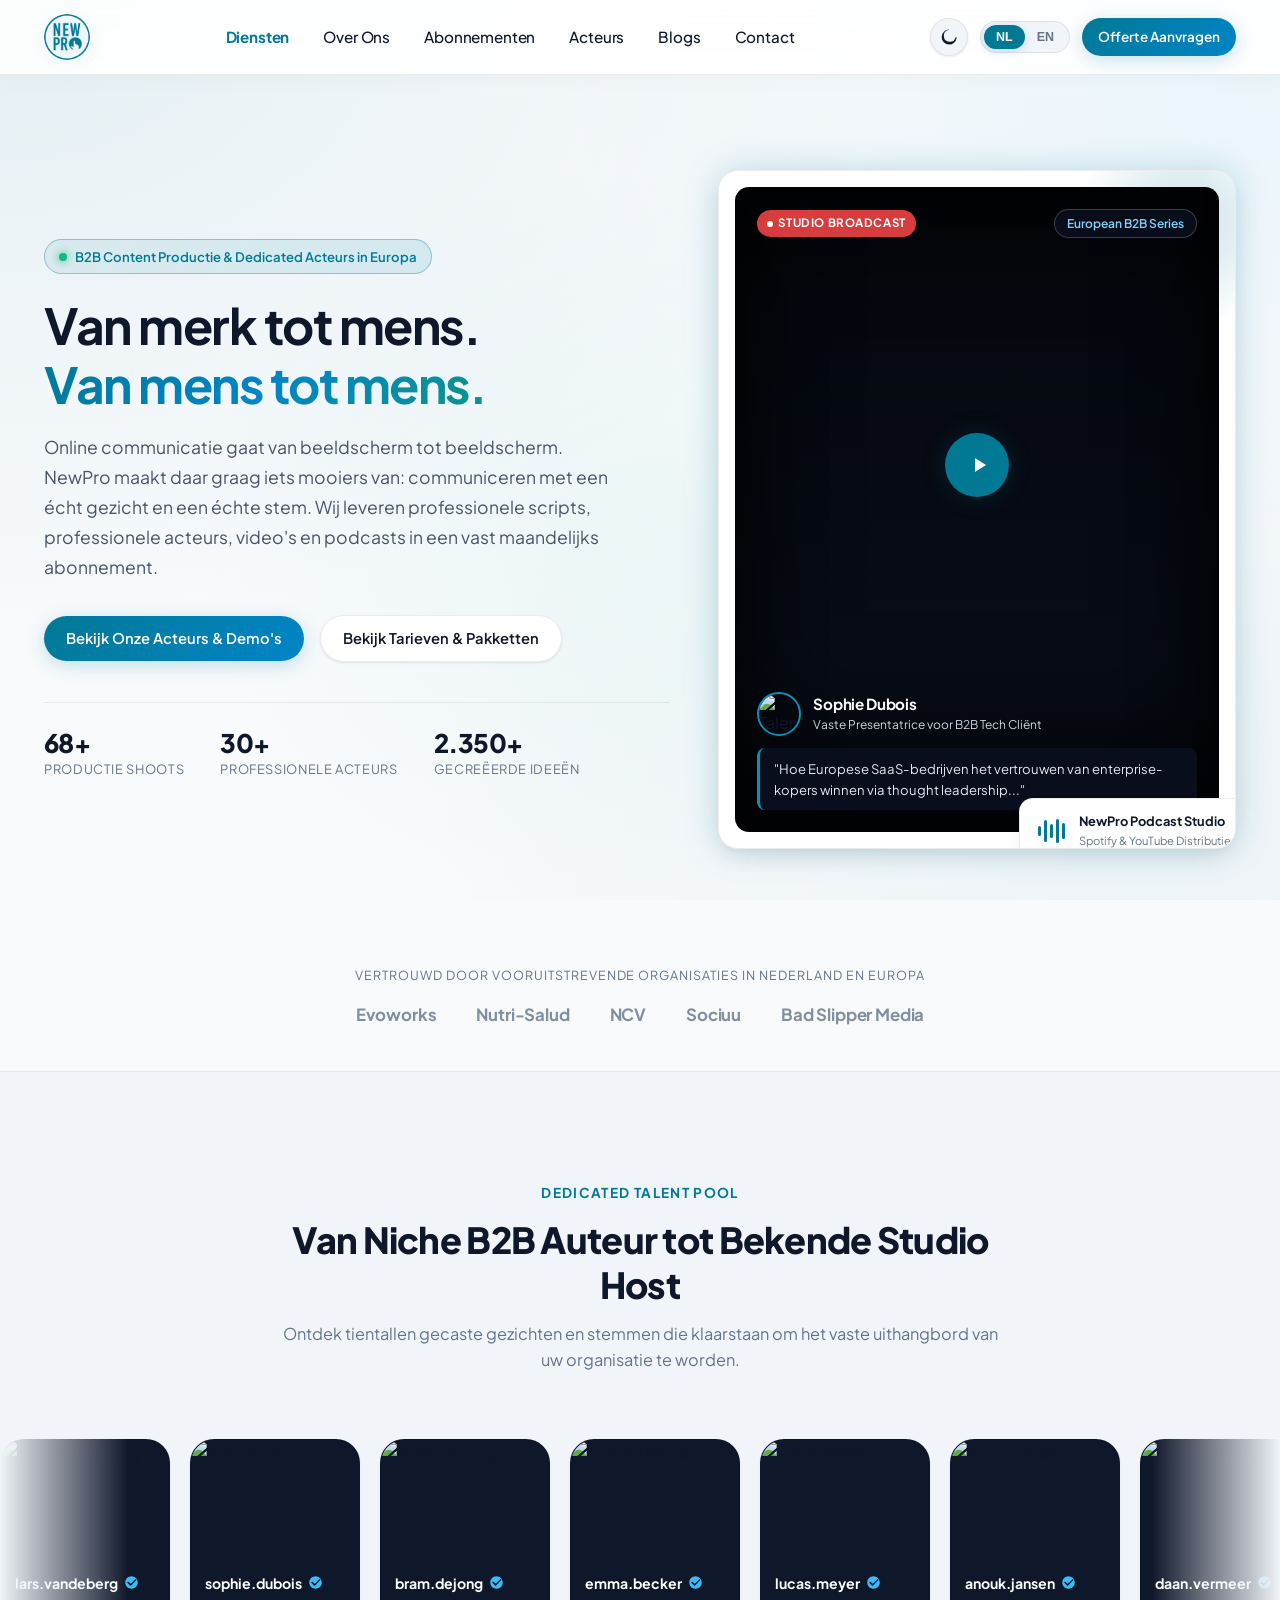
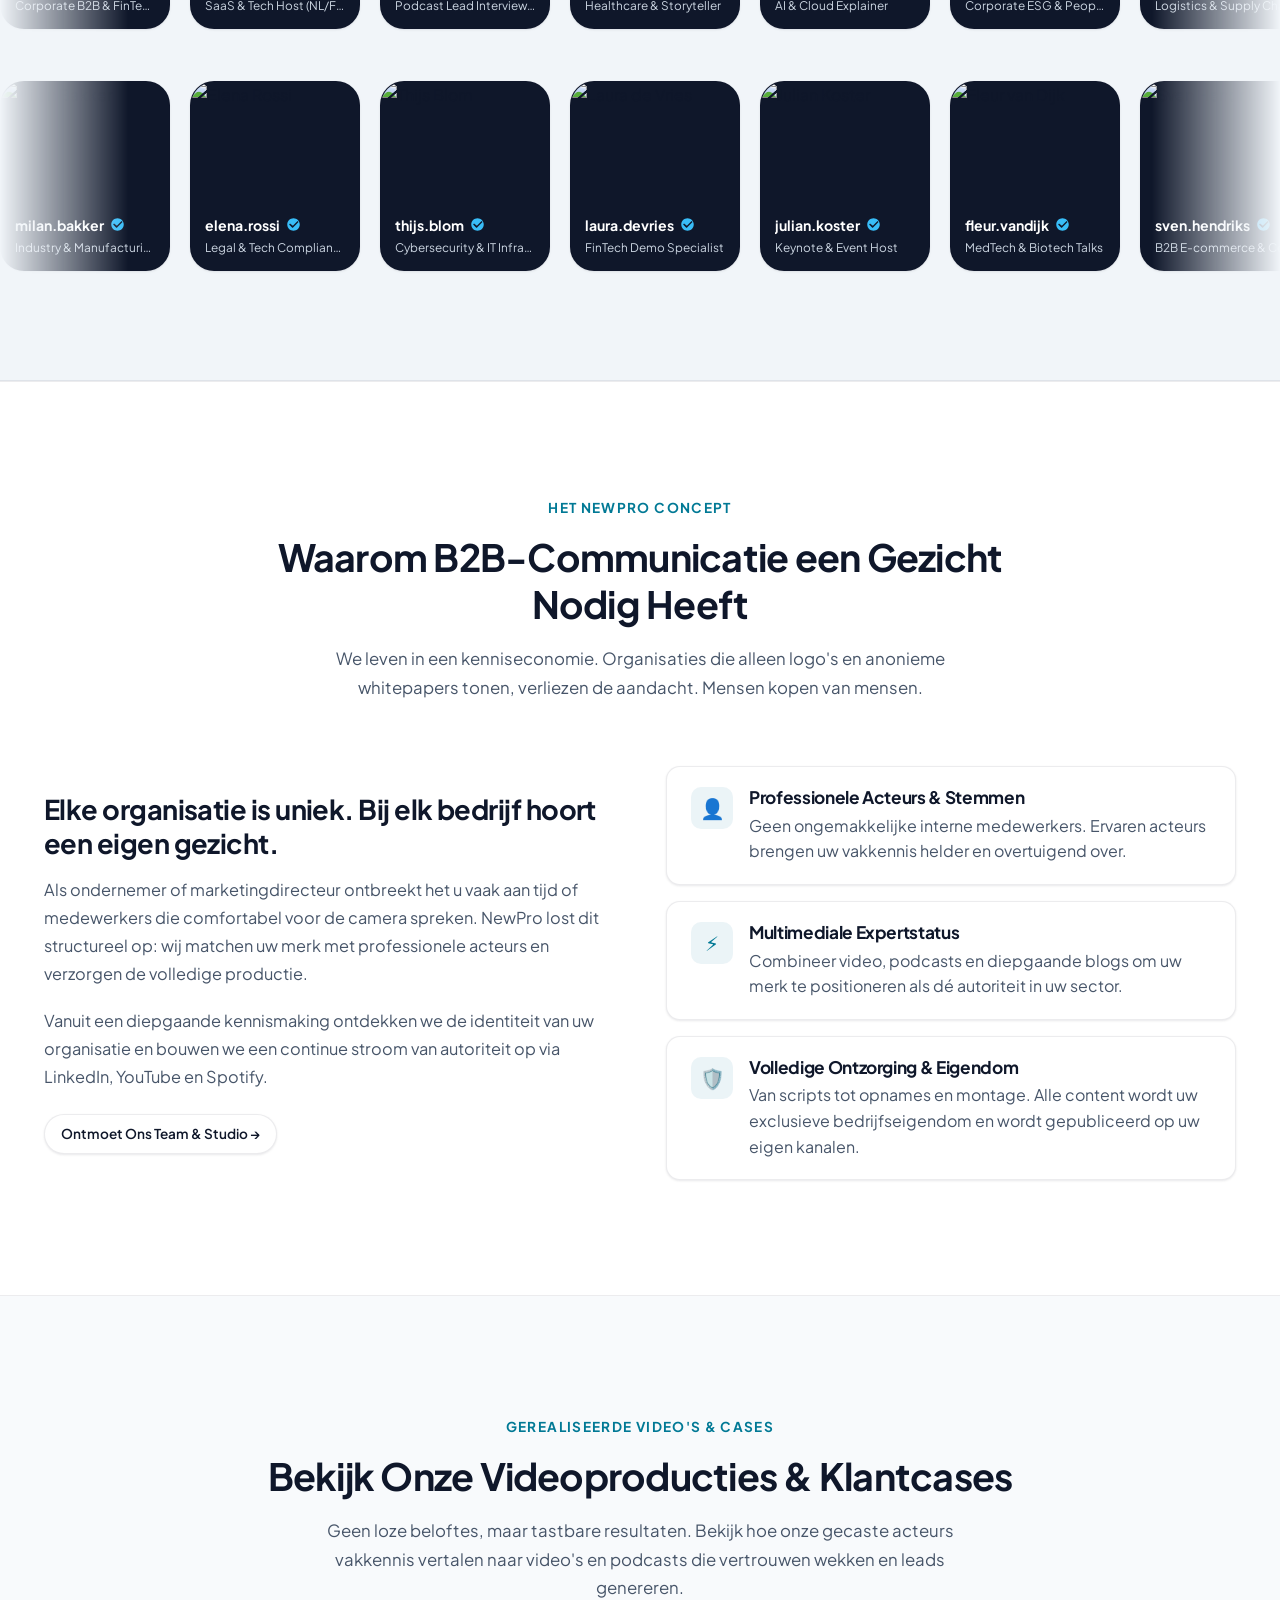
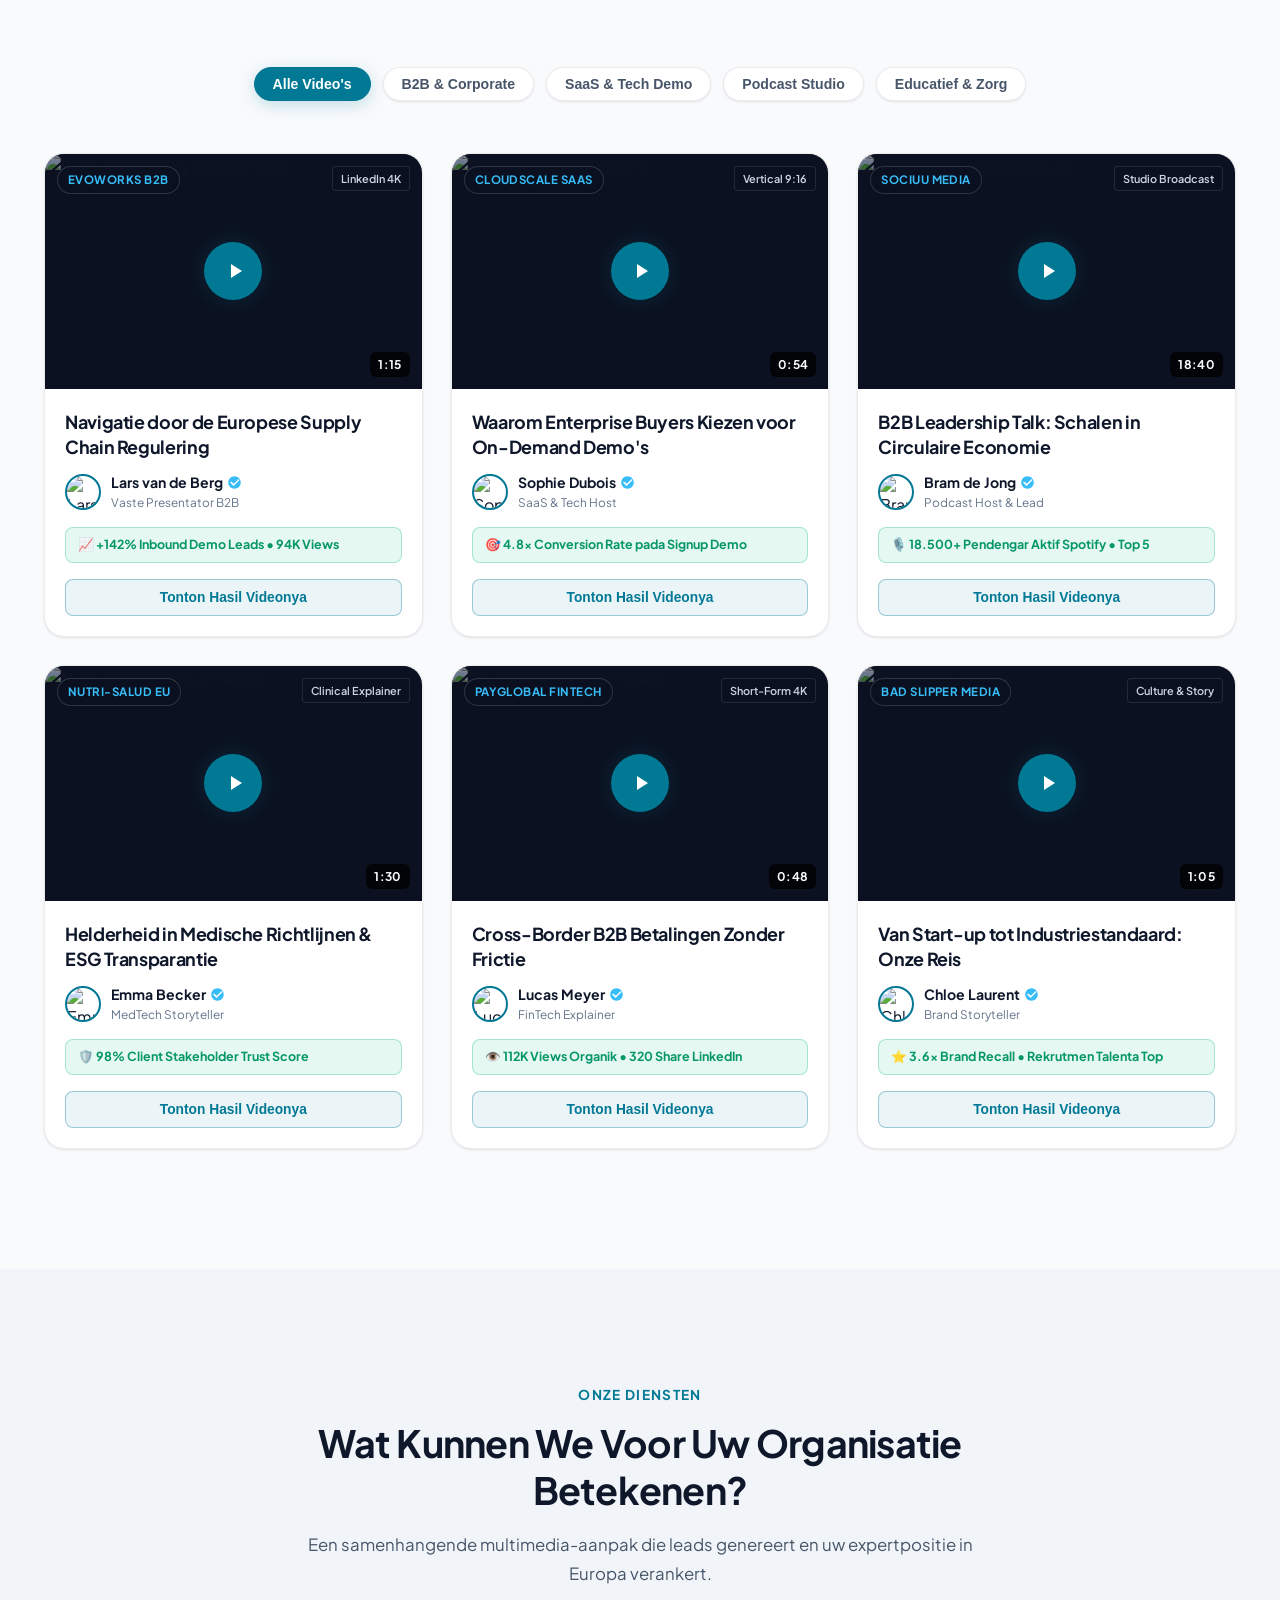
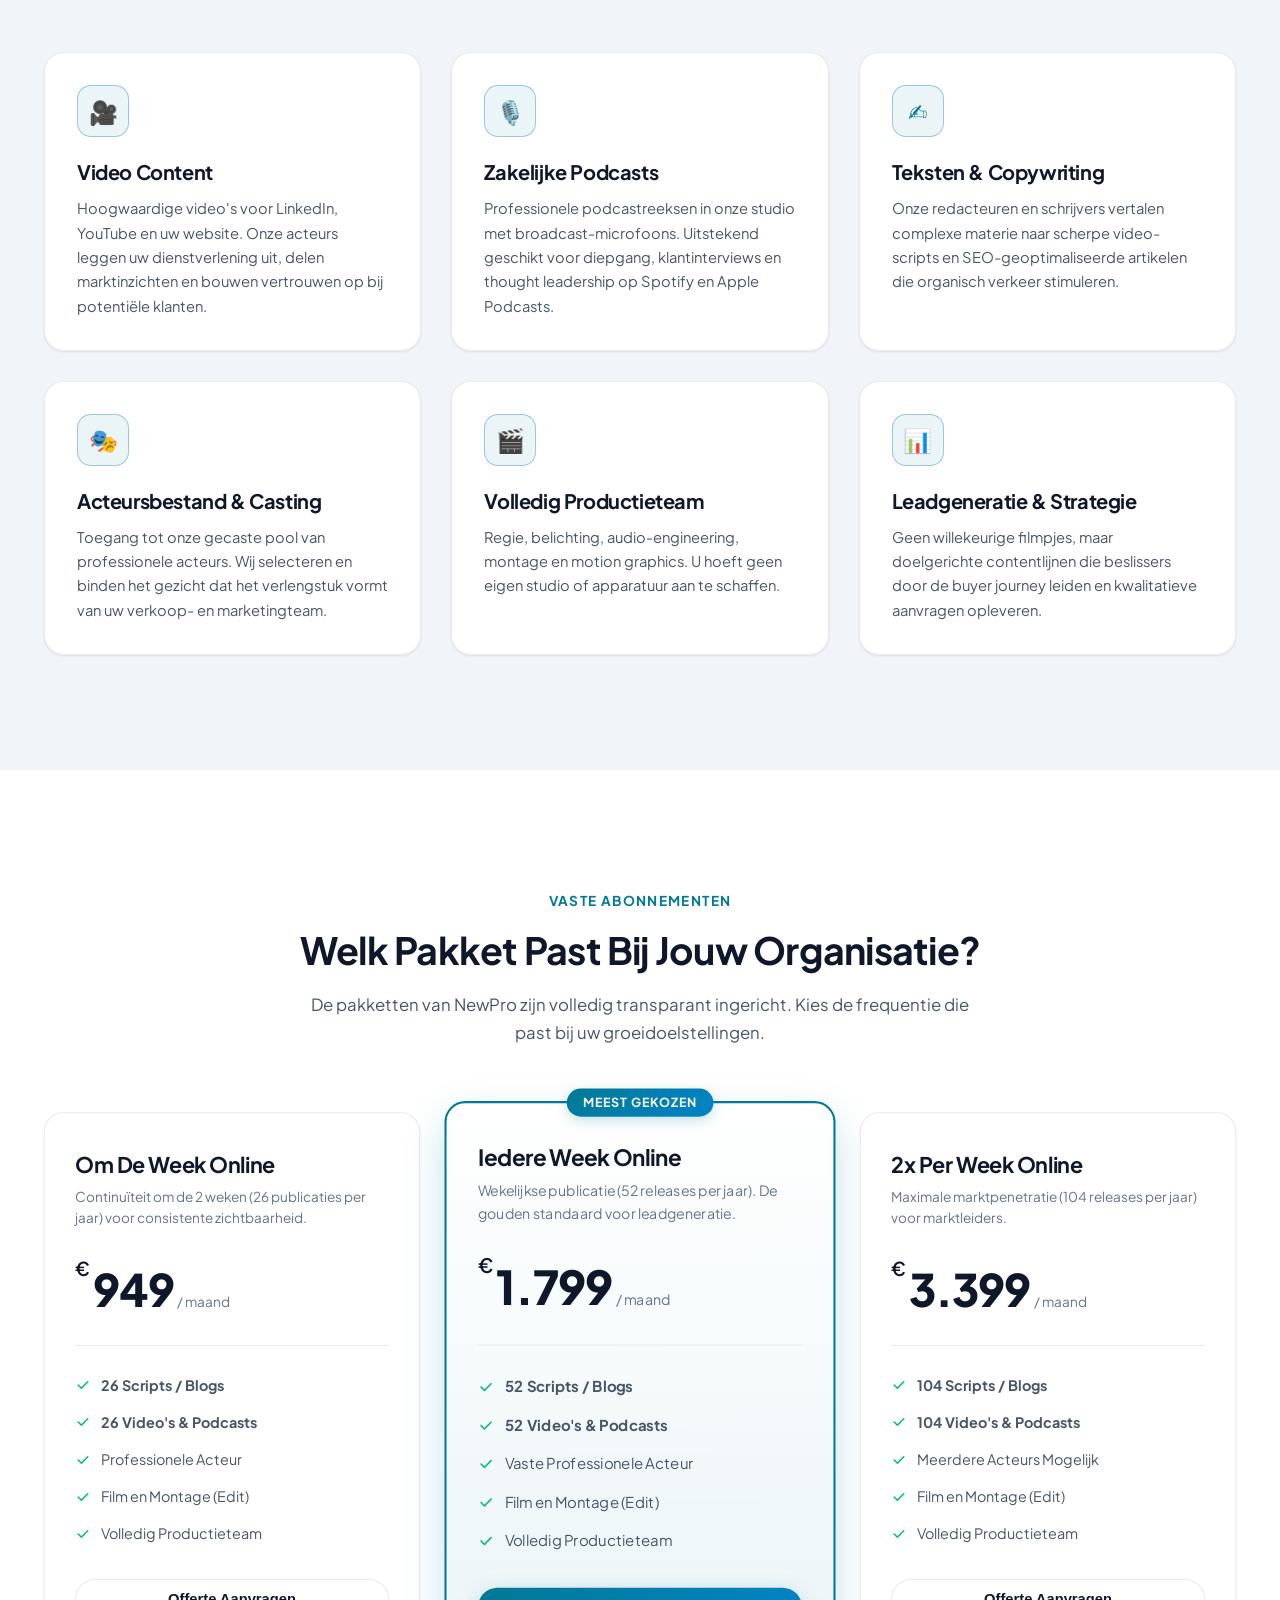
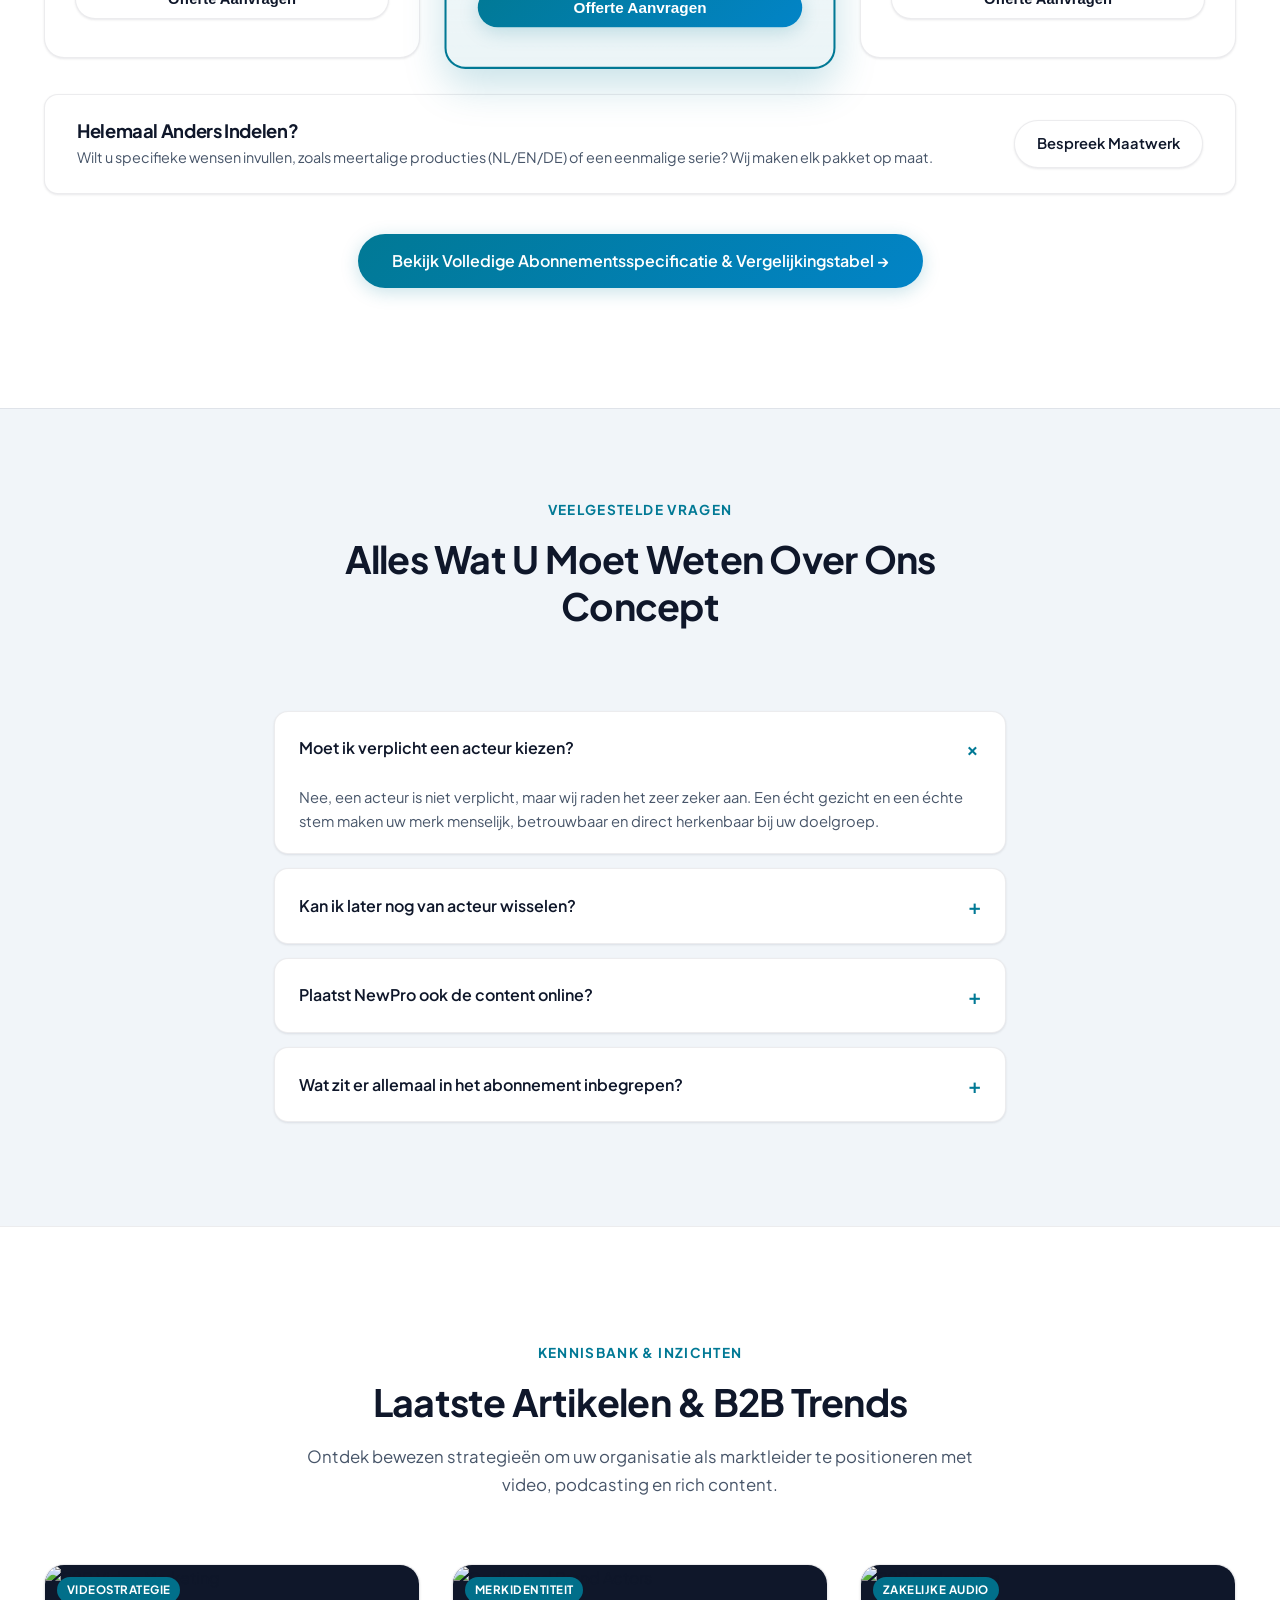
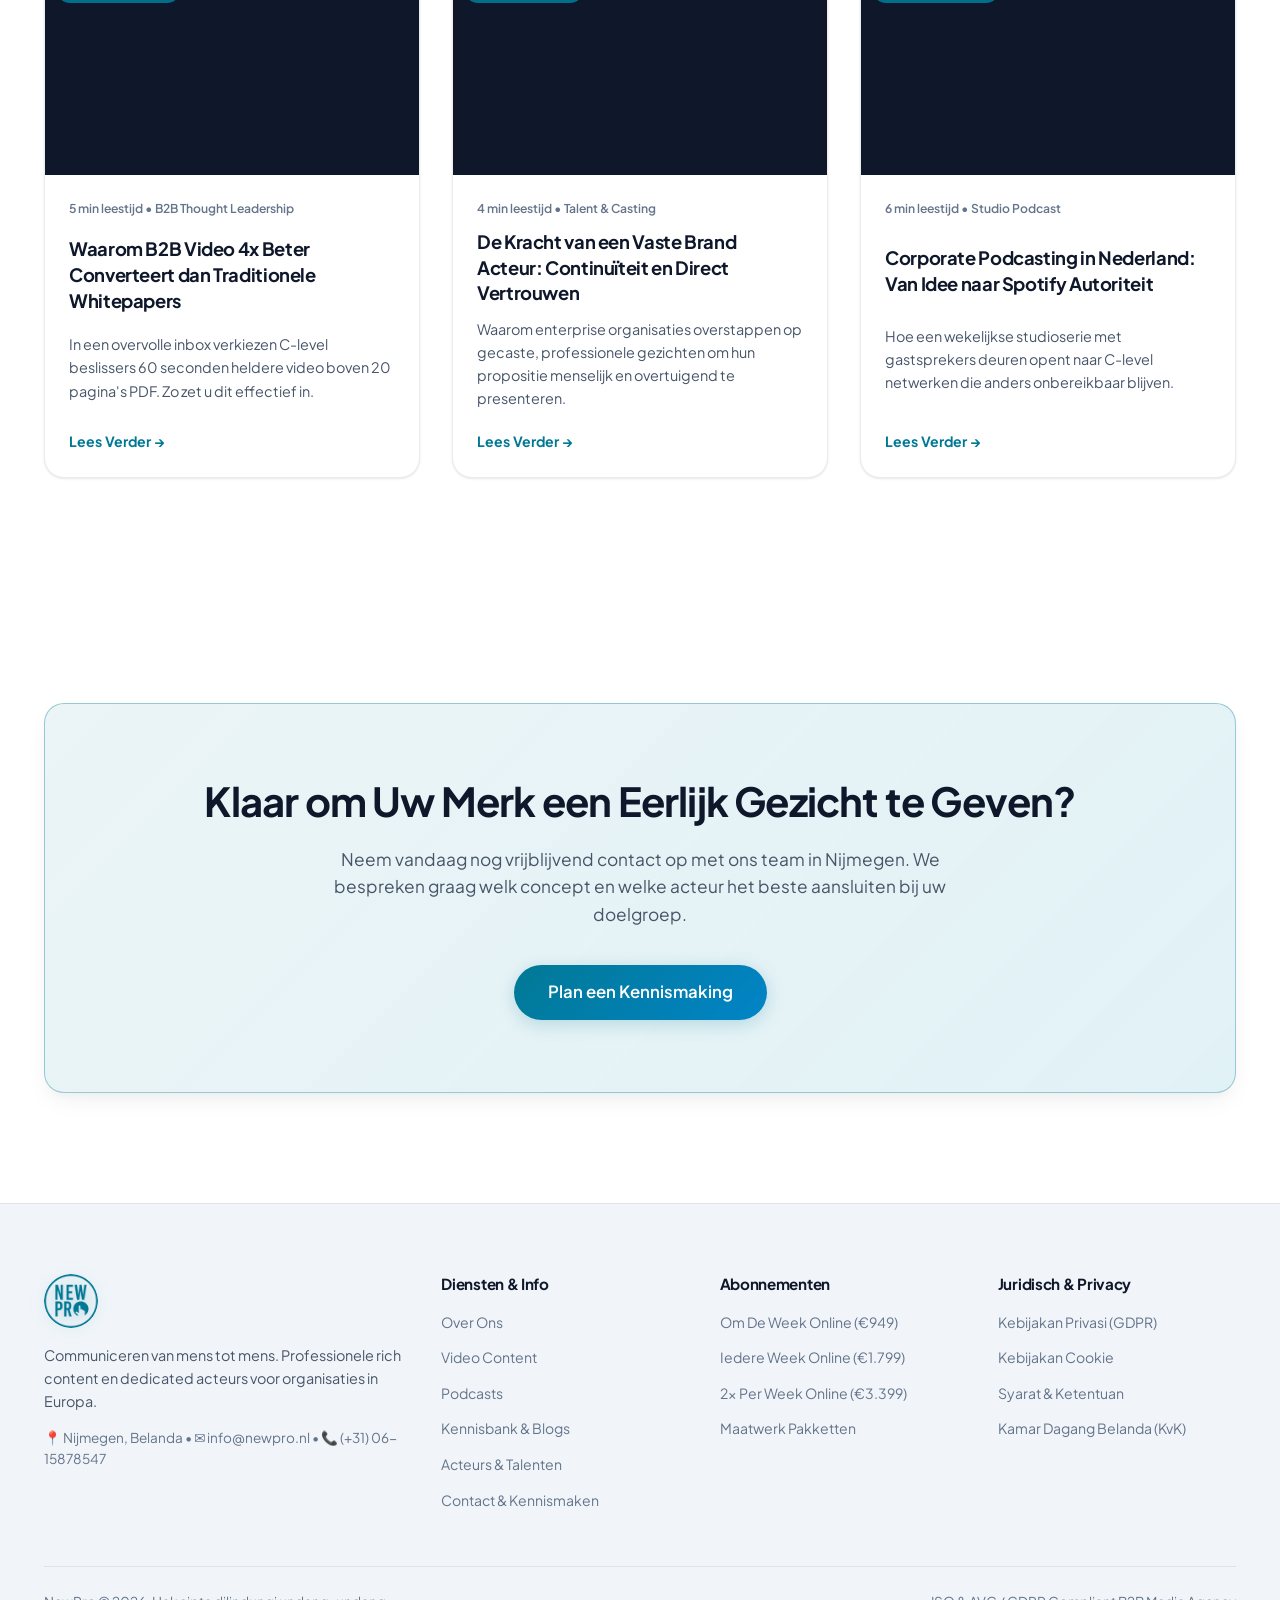
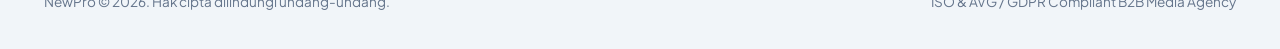
==== commit 4d71114b: "Remove ID language switcher, keep NL and EN" ====
--- a/index.html
+++ b/index.html
@@ -42,11 +42,10 @@
           <svg class="moon-icon" viewBox="0 0 24 24" width="18" height="18"><path fill="currentColor" d="M12.3 2a10 10 0 0 0-.19 20 10.04 10.04 0 0 0 9.95-8.7 1 1 0 0 0-1.2-1.1 8 8 0 1 1-9.66-9.66 1 1 0 0 0-1.1-1.2A9.94 9.94 0 0 0 12.3 2z"/></svg>
         </button>
 
-        <!-- Language Switcher: NL, EN, ID -->
+        <!-- Language Switcher: NL, EN -->
         <div class="lang-switcher">
-          <button class="lang-btn" data-lang="nl">NL</button>
+          <button class="lang-btn active" data-lang="nl">NL</button>
           <button class="lang-btn" data-lang="en">EN</button>
-          <button class="lang-btn active" data-lang="id">ID</button>
         </div>
 
         <a href="abonnementen.html#offerte-form" class="btn btn-primary btn-sm" data-nl="Offerte Aanvragen" data-en="Request Quote" data-id="Minta Penawaran">Offerte Aanvragen</a>
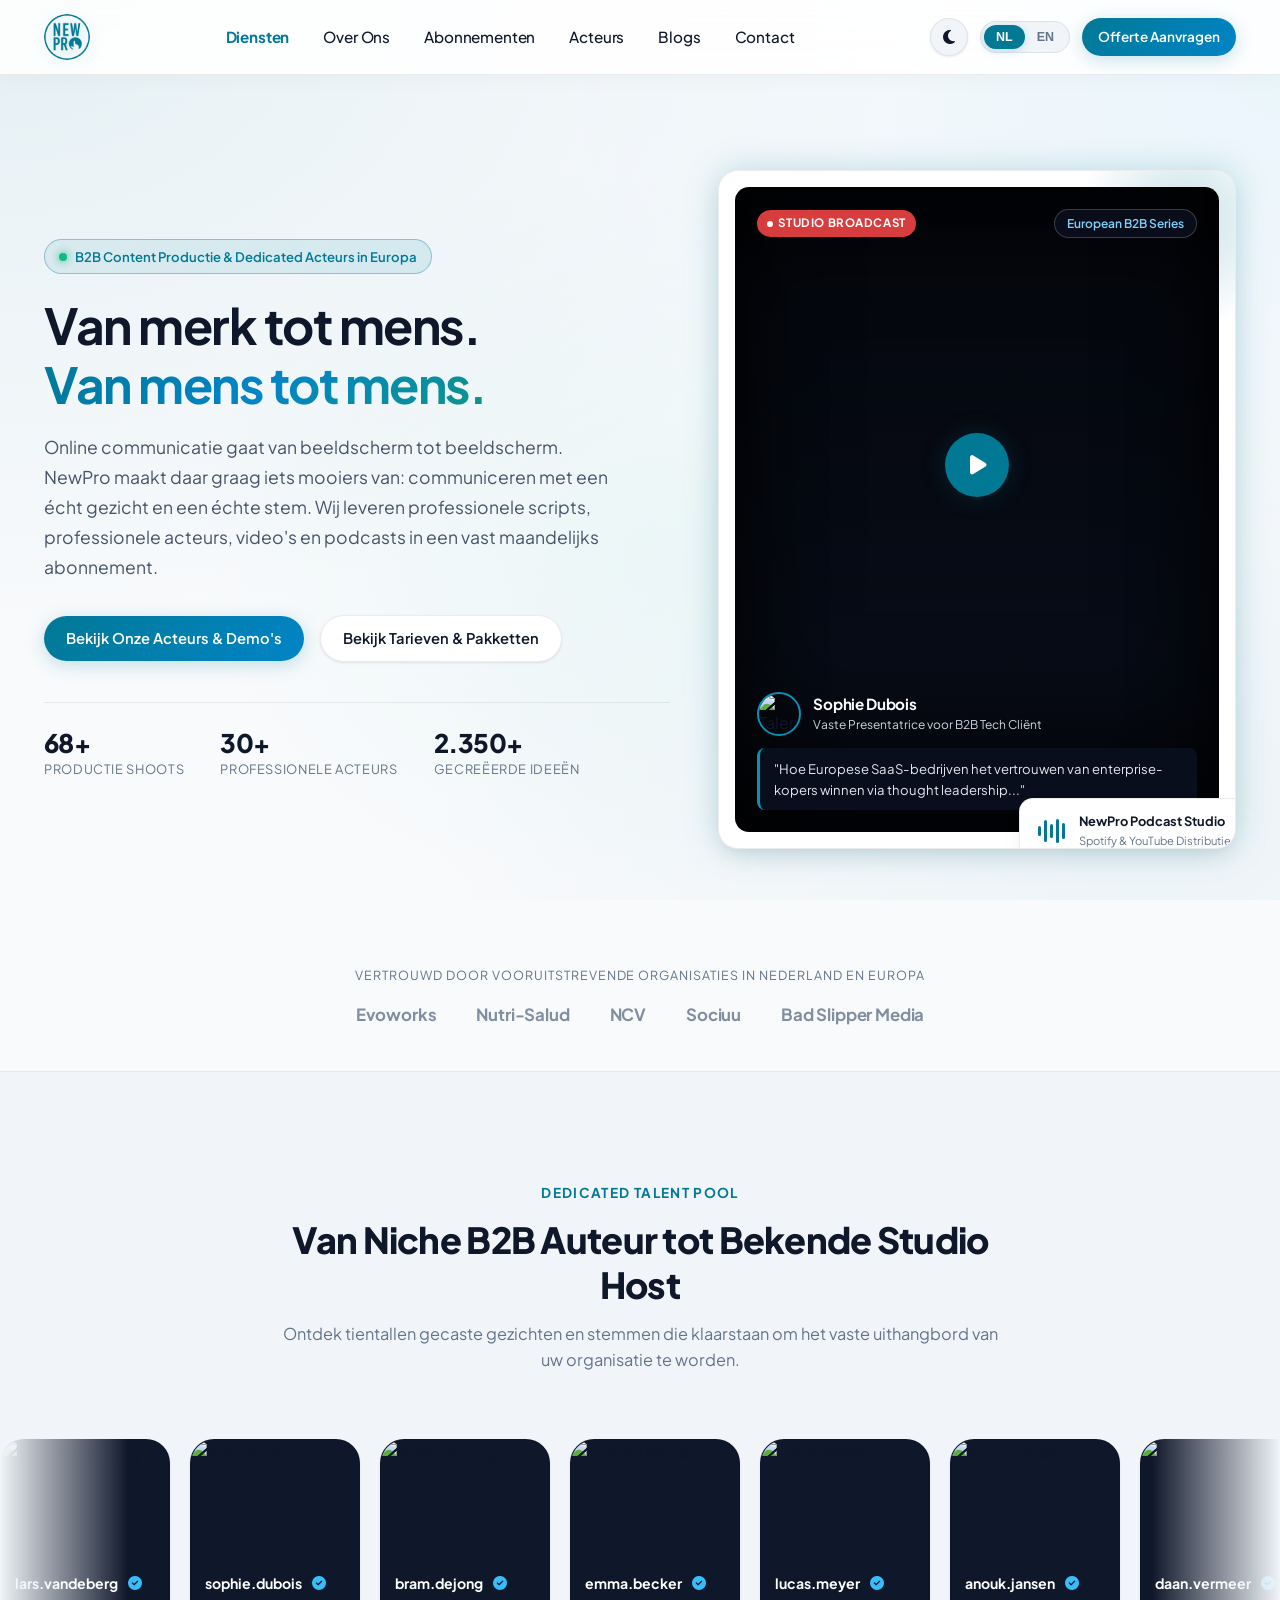
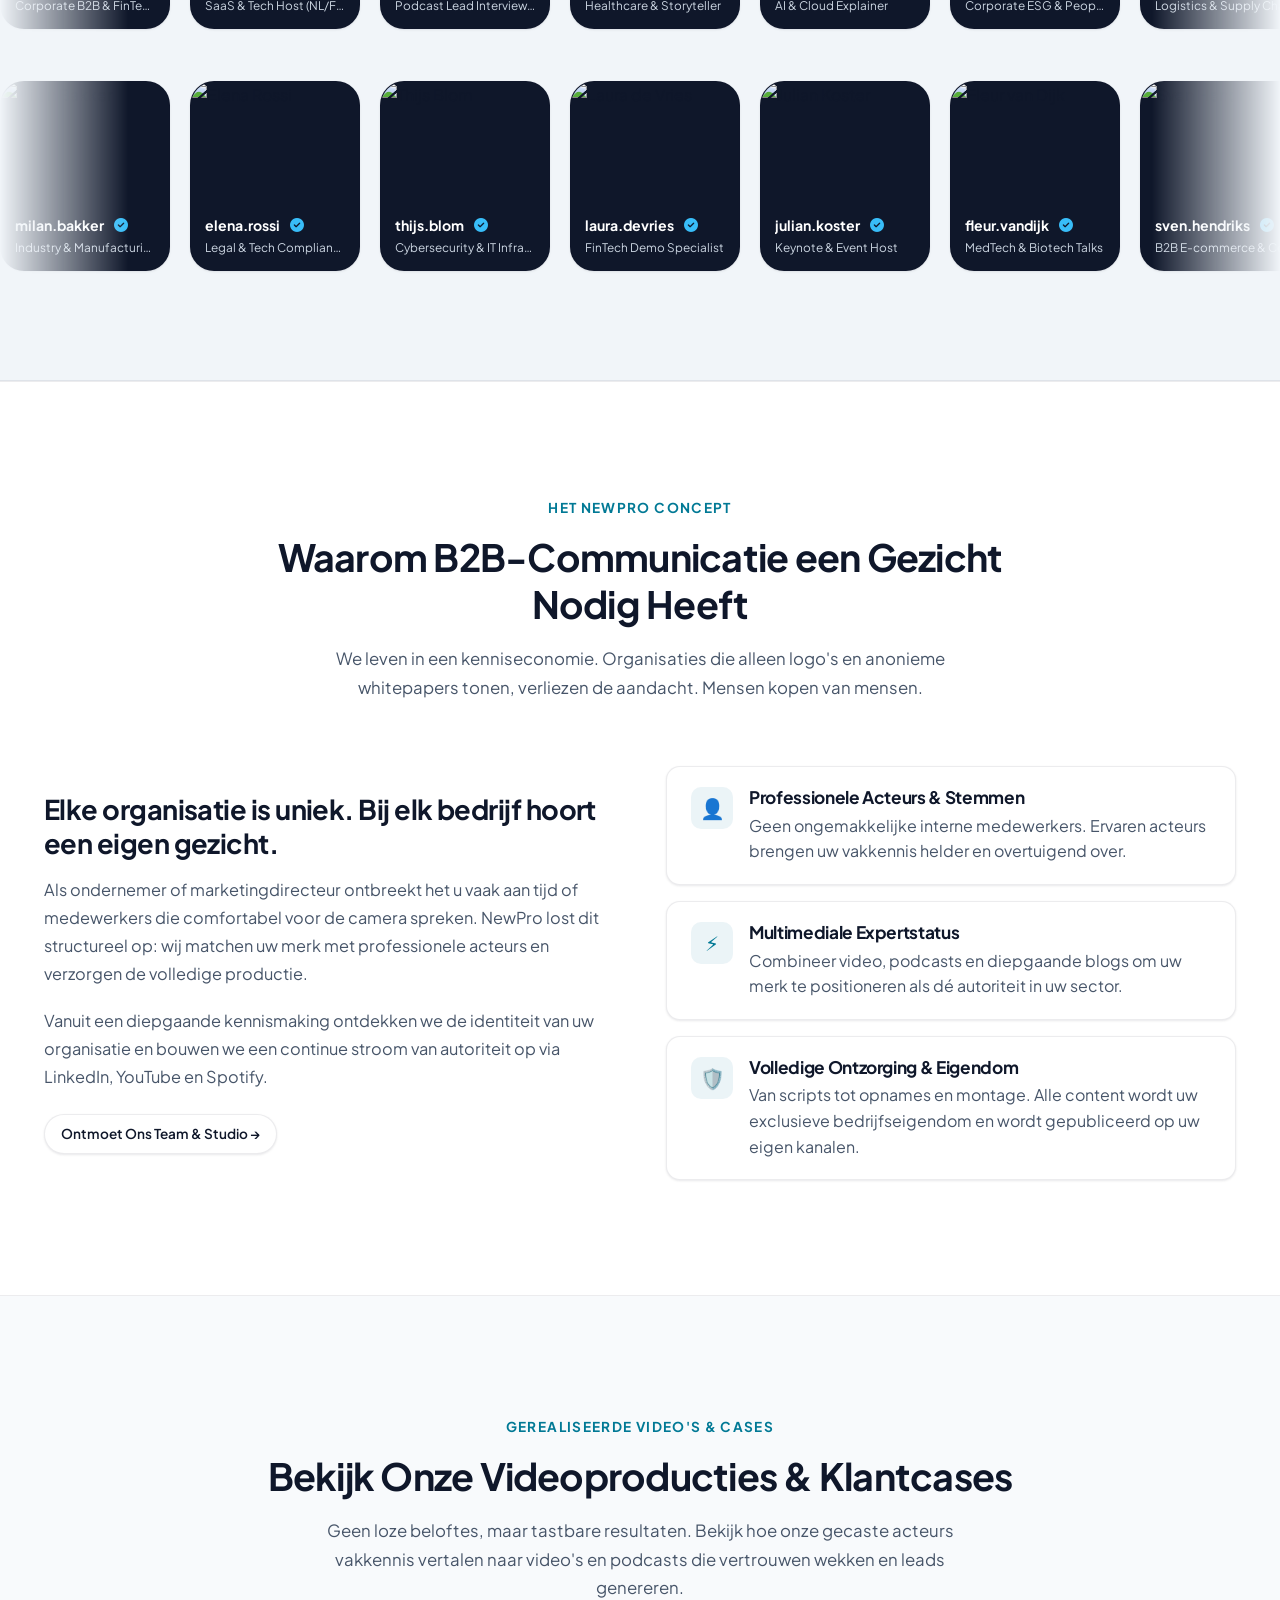
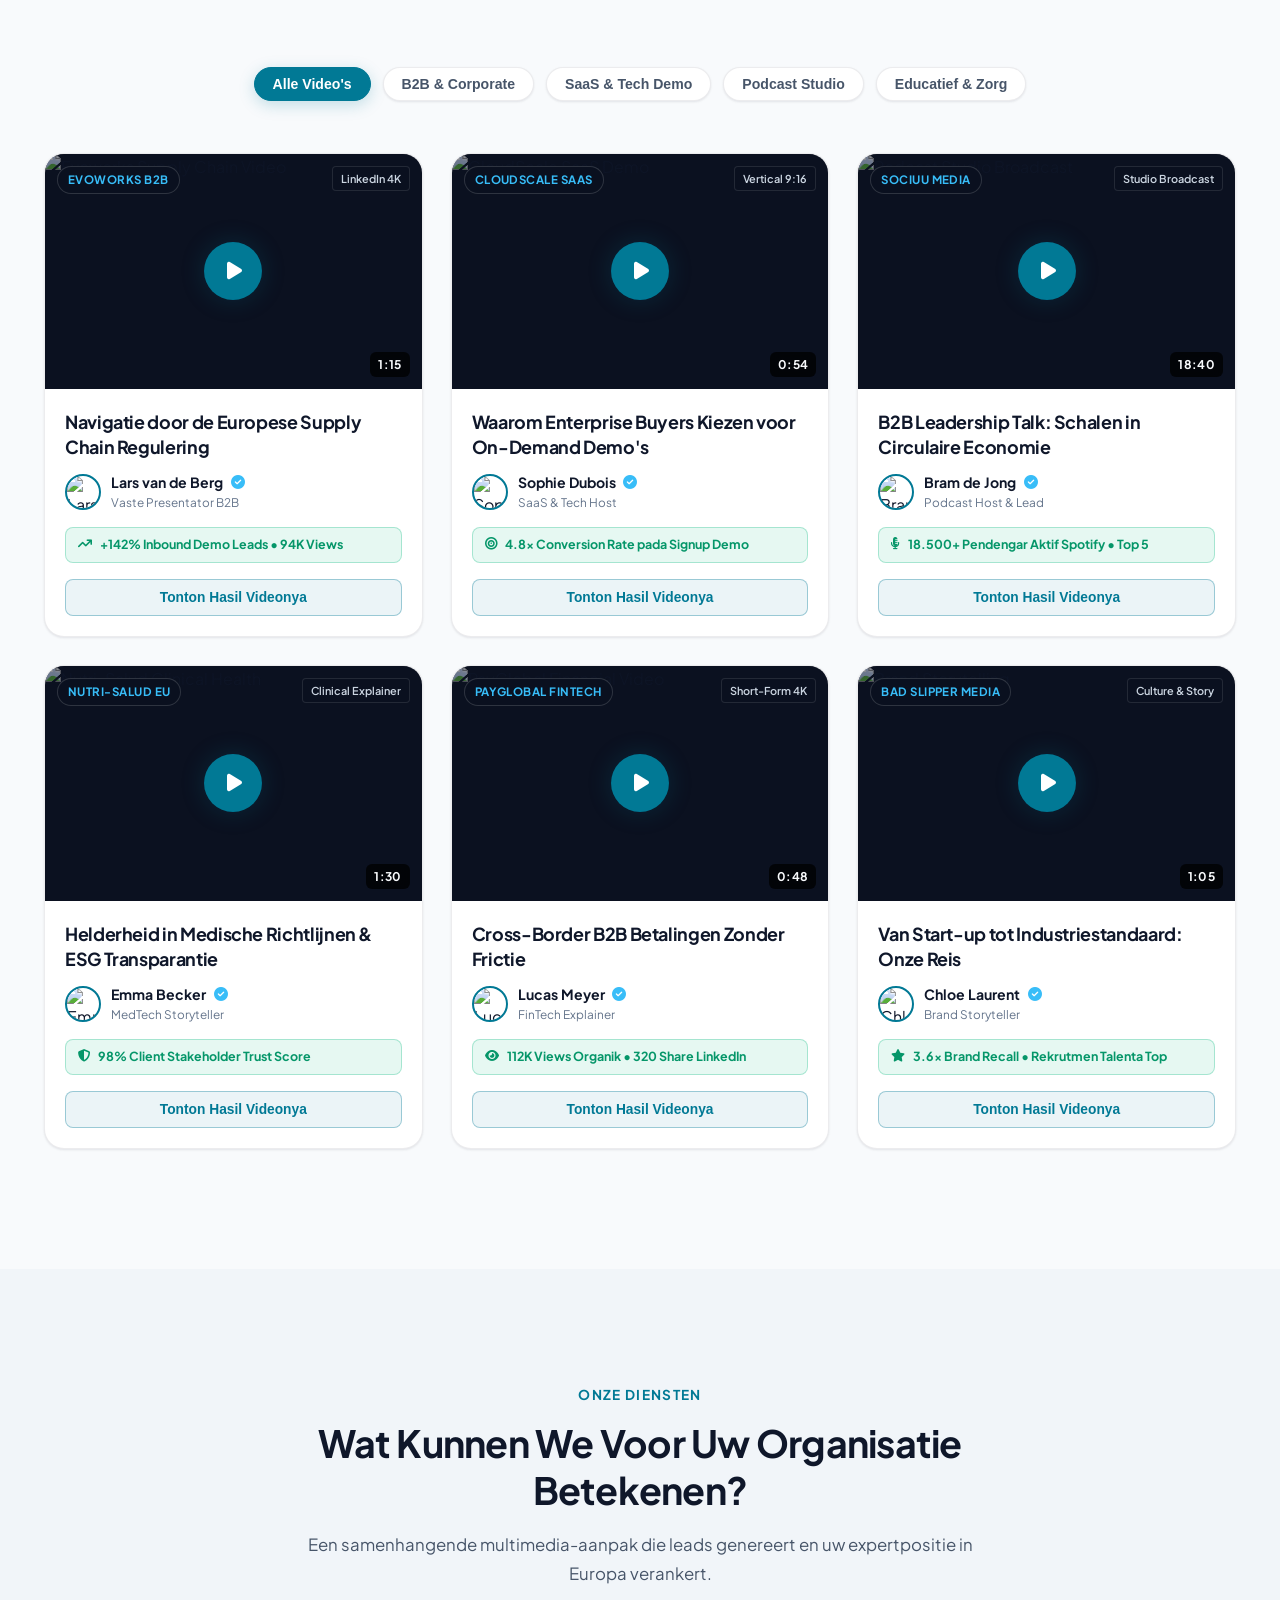
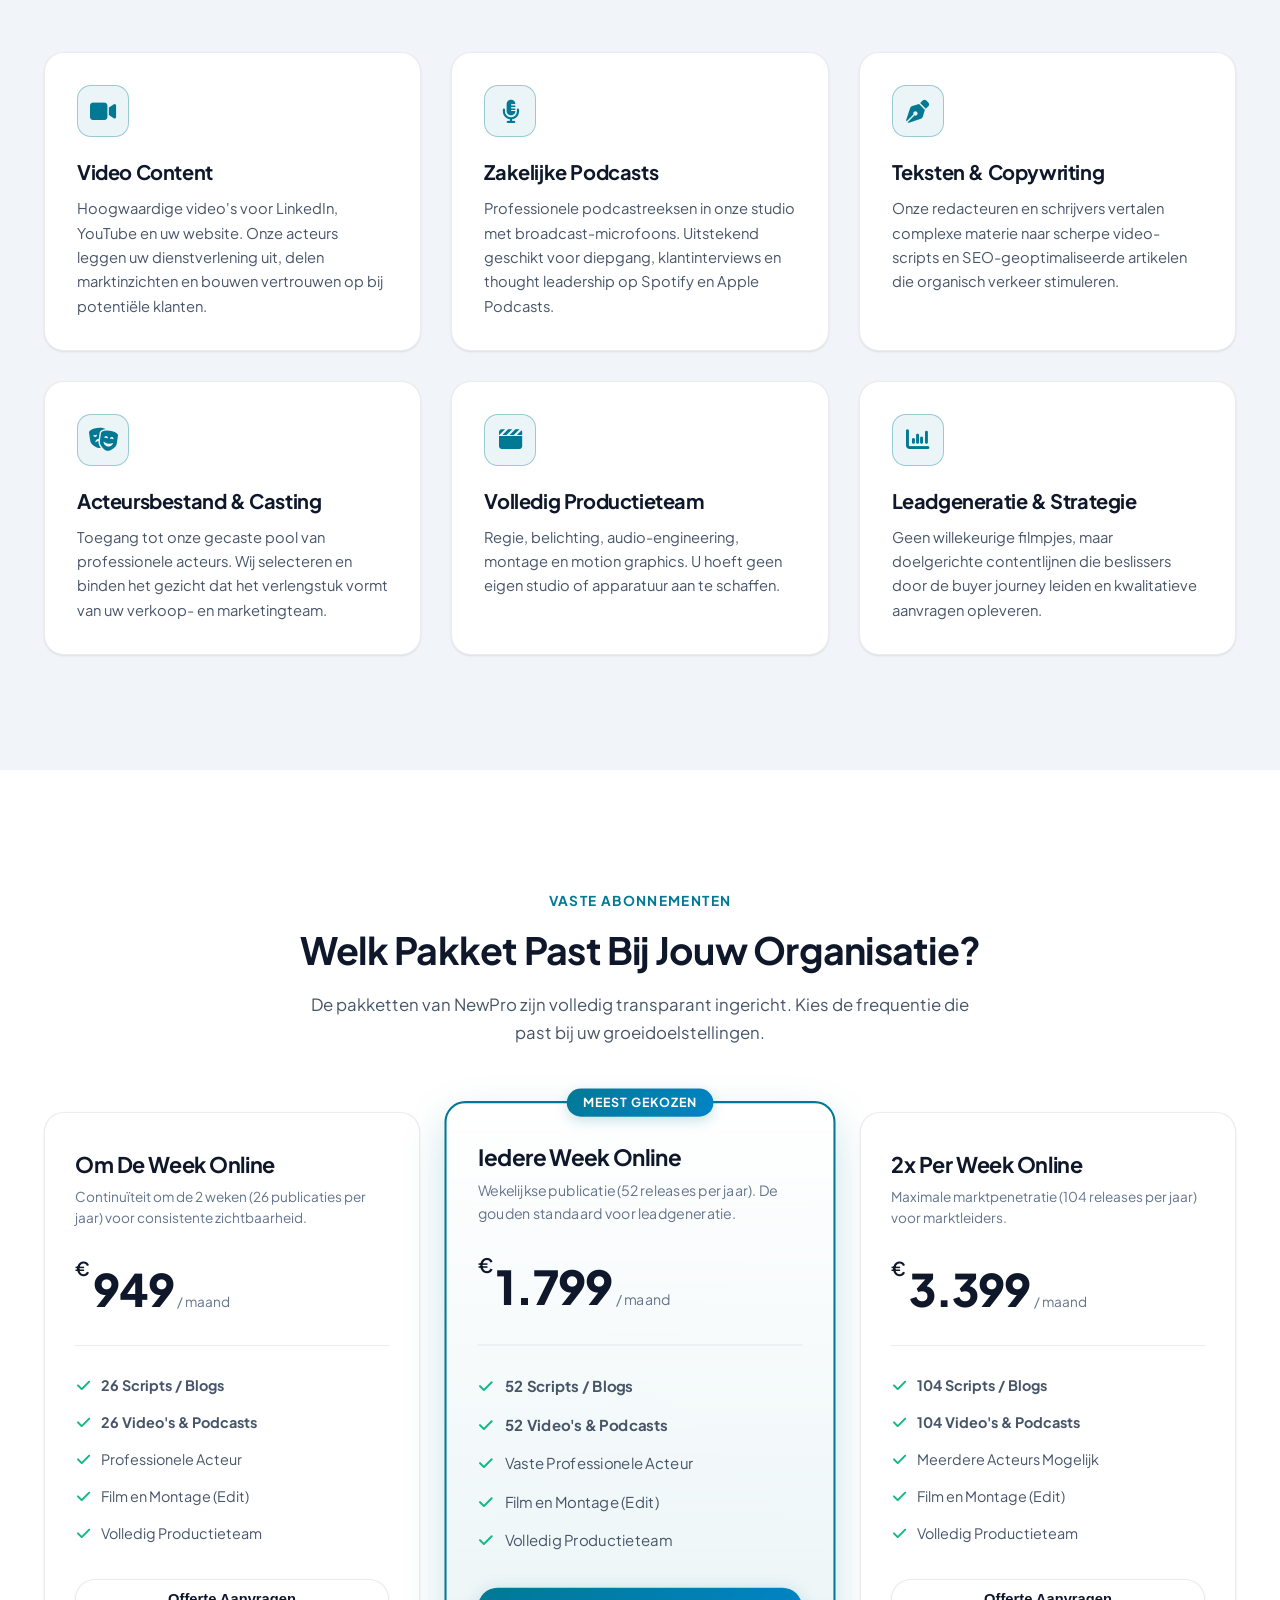
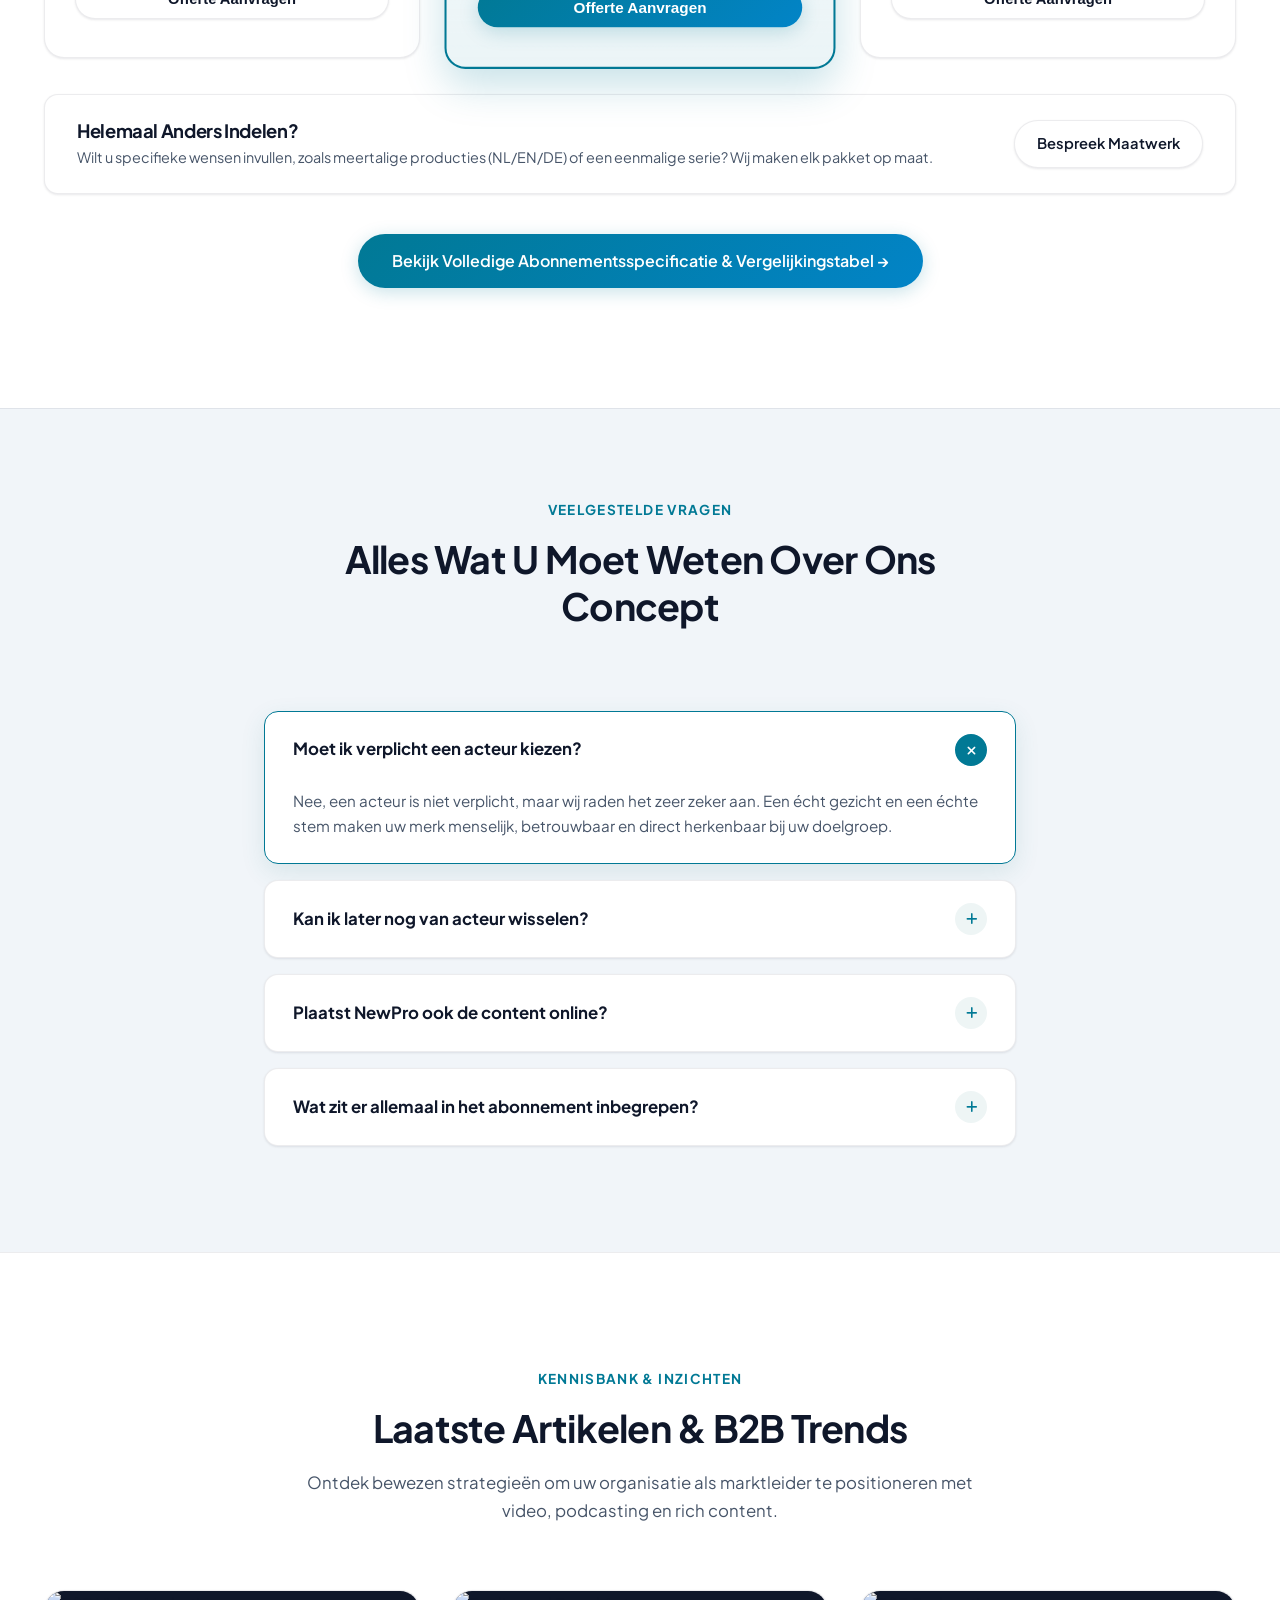
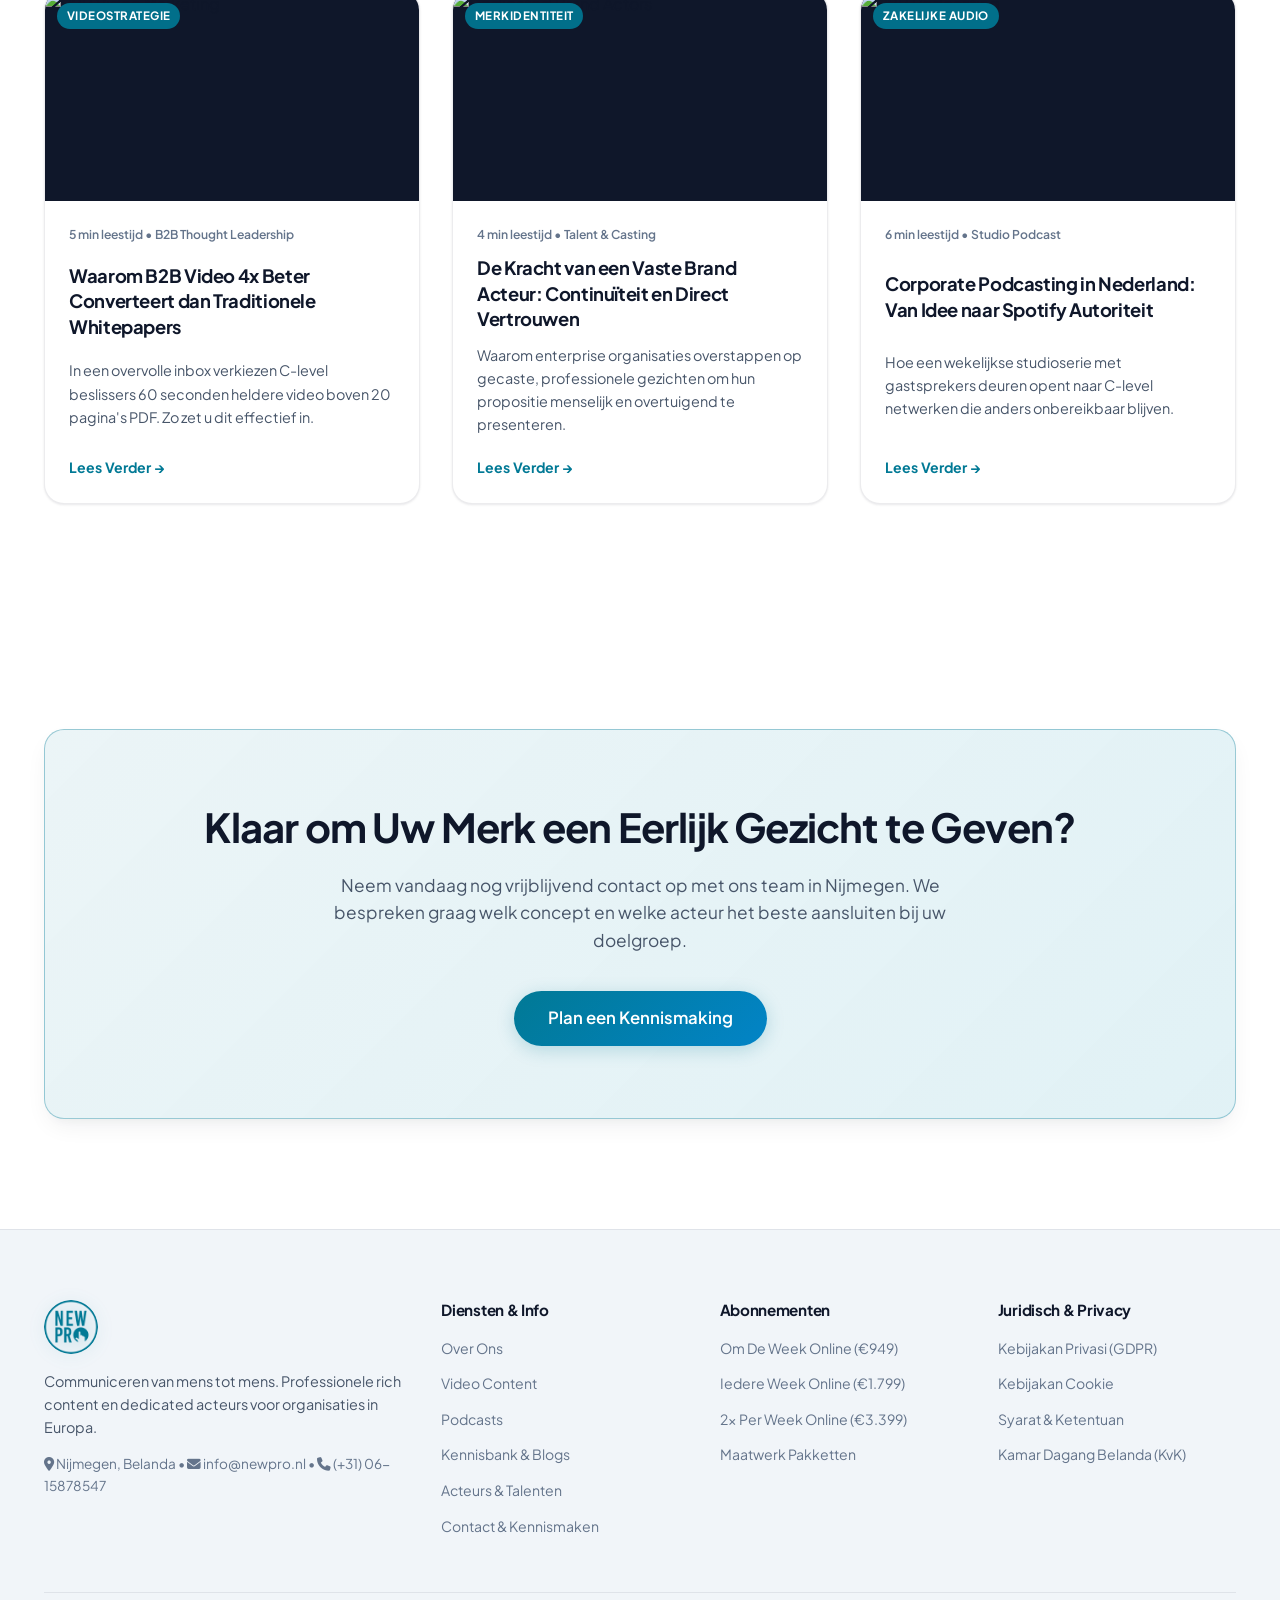
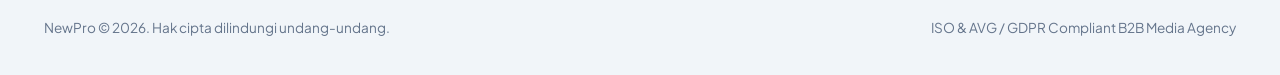
==== commit 2ade2285: "feat: replace all inline SVGs and emojis with Font Awesome icons across entire project" ====
--- a/index.html
+++ b/index.html
@@ -12,6 +12,9 @@
   <link rel="preconnect" href="https://fonts.googleapis.com">
   <link rel="preconnect" href="https://fonts.gstatic.com" crossorigin>
   <link href="https://fonts.googleapis.com/css2?family=Plus+Jakarta+Sans:wght@400;500;600;700;800&display=swap" rel="stylesheet">
+
+  <!-- Font Awesome Icons -->
+  <link rel="stylesheet" href="https://cdnjs.cloudflare.com/ajax/libs/font-awesome/6.5.1/css/all.min.css">
 
   <link rel="stylesheet" href="style.css">
 </head>
@@ -38,8 +41,8 @@
       <div class="nav-actions">
         <!-- Theme Toggle Switcher -->
         <button id="themeToggleBtn" class="theme-toggle-btn" aria-label="Toggle Light / Dark mode" title="Ganti Tema">
-          <svg class="sun-icon" viewBox="0 0 24 24" width="18" height="18"><path fill="currentColor" d="M12 7c-2.76 0-5 2.24-5 5s2.24 5 5 5 5-2.24 5-5-2.24-5-5-5zM2 13h2c.55 0 1-.45 1-1s-.45-1-1-1H2c-.55 0-1 .45-1 1s.45 1 1 1zm18 0h2c.55 0 1-.45 1-1s-.45-1-1-1h-2c-.55 0-1 .45-1 1s.45 1 1 1zM11 2v2c0 .55.45 1 1 1s1-.45 1-1V2c0-.55-.45-1-1-1s-1 .45-1 1zm0 18v2c0 .55.45 1 1 1s1-.45 1-1v-2c0-.55-.45-1-1-1s-1 .45-1 1zM5.99 4.58c-.39-.39-1.03-.39-1.41 0s-.39 1.03 0 1.41l1.06 1.06c.39.39 1.03.39 1.41 0s.39-1.03 0-1.41L5.99 4.58zm12.37 12.37c-.39-.39-1.03-.39-1.41 0s-.39 1.03 0 1.41l1.06 1.06c.39.39 1.03.39 1.41 0s.39-1.03 0-1.41l-1.06-1.06zm1.06-10.96c.39-.39.39-1.03 0-1.41s-1.03-.39-1.41 0l-1.06 1.06c-.39.39-.39 1.03 0 1.41s1.03.39 1.41 0l1.06-1.06zM7.05 18.36c.39-.39.39-1.03 0-1.41s-1.03-.39-1.41 0l-1.06 1.06c-.39.39-.39 1.03 0 1.41s1.03.39 1.41 0l1.06-1.06z"/></svg>
-          <svg class="moon-icon" viewBox="0 0 24 24" width="18" height="18"><path fill="currentColor" d="M12.3 2a10 10 0 0 0-.19 20 10.04 10.04 0 0 0 9.95-8.7 1 1 0 0 0-1.2-1.1 8 8 0 1 1-9.66-9.66 1 1 0 0 0-1.1-1.2A9.94 9.94 0 0 0 12.3 2z"/></svg>
+          <i class="fa-solid fa-sun sun-icon"></i>
+          <i class="fa-solid fa-moon moon-icon"></i>
         </button>
 
         <!-- Language Switcher: NL, EN -->
@@ -73,7 +76,7 @@
         <div class="hero-cta-group">
           <a href="acteurs.html" class="btn btn-primary" data-nl="Bekijk Onze Acteurs &amp; Demo's" data-en="Explore Actors &amp; Demos" data-id="Lihat Aktor &amp; Demo Kami">
             Bekijk Onze Acteurs &amp; Demo's
-            <svg width="18" height="18" viewBox="0 0 24 24" fill="currentColor"><path d="M5 12h14M12 5l7 7-7 7"/></svg>
+            <i class="fa-solid fa-arrow-right"></i>
           </a>
           <a href="abonnementen.html" class="btn btn-secondary" data-nl="Bekijk Tarieven &amp; Pakketten" data-en="View Packages &amp; Pricing" data-id="Lihat Harga &amp; Paket Langganan">
             Bekijk Tarieven &amp; Pakketten
@@ -105,7 +108,7 @@
           </div>
 
           <div class="mockup-center-play" id="heroPlayBtn" data-talent="sophie" title="Play Video Demo">
-            <svg viewBox="0 0 24 24"><path d="M8 5v14l11-7z"/></svg>
+            <i class="fa-solid fa-play"></i>
           </div>
 
           <div class="mockup-footer">
@@ -178,7 +181,7 @@
             <div class="marquee-card-overlay">
               <div class="marquee-card-handle">
                 <span>lars.vandeberg</span>
-                <svg class="verify-badge" viewBox="0 0 24 24"><path fill="#38bdf8" d="M12 2C6.48 2 2 6.48 2 12s4.48 10 10 10 10-4.48 10-10S17.52 2 12 2zm-2 15l-5-5 1.41-1.41L11 14.17l7.59-7.59L20 8l-9 9z"/></svg>
+                <i class="fa-solid fa-circle-check verify-badge"></i>
               </div>
               <div class="marquee-card-meta">Corporate B2B & FinTech</div>
             </div>
@@ -189,7 +192,7 @@
             <div class="marquee-card-overlay">
               <div class="marquee-card-handle">
                 <span>sophie.dubois</span>
-                <svg class="verify-badge" viewBox="0 0 24 24"><path fill="#38bdf8" d="M12 2C6.48 2 2 6.48 2 12s4.48 10 10 10 10-4.48 10-10S17.52 2 12 2zm-2 15l-5-5 1.41-1.41L11 14.17l7.59-7.59L20 8l-9 9z"/></svg>
+                <i class="fa-solid fa-circle-check verify-badge"></i>
               </div>
               <div class="marquee-card-meta">SaaS & Tech Host (NL/FR)</div>
             </div>
@@ -200,7 +203,7 @@
             <div class="marquee-card-overlay">
               <div class="marquee-card-handle">
                 <span>bram.dejong</span>
-                <svg class="verify-badge" viewBox="0 0 24 24"><path fill="#38bdf8" d="M12 2C6.48 2 2 6.48 2 12s4.48 10 10 10 10-4.48 10-10S17.52 2 12 2zm-2 15l-5-5 1.41-1.41L11 14.17l7.59-7.59L20 8l-9 9z"/></svg>
+                <i class="fa-solid fa-circle-check verify-badge"></i>
               </div>
               <div class="marquee-card-meta">Podcast Lead Interviewer</div>
             </div>
@@ -211,7 +214,7 @@
             <div class="marquee-card-overlay">
               <div class="marquee-card-handle">
                 <span>emma.becker</span>
-                <svg class="verify-badge" viewBox="0 0 24 24"><path fill="#38bdf8" d="M12 2C6.48 2 2 6.48 2 12s4.48 10 10 10 10-4.48 10-10S17.52 2 12 2zm-2 15l-5-5 1.41-1.41L11 14.17l7.59-7.59L20 8l-9 9z"/></svg>
+                <i class="fa-solid fa-circle-check verify-badge"></i>
               </div>
               <div class="marquee-card-meta">Healthcare & Storyteller</div>
             </div>
@@ -222,7 +225,7 @@
             <div class="marquee-card-overlay">
               <div class="marquee-card-handle">
                 <span>lucas.meyer</span>
-                <svg class="verify-badge" viewBox="0 0 24 24"><path fill="#38bdf8" d="M12 2C6.48 2 2 6.48 2 12s4.48 10 10 10 10-4.48 10-10S17.52 2 12 2zm-2 15l-5-5 1.41-1.41L11 14.17l7.59-7.59L20 8l-9 9z"/></svg>
+                <i class="fa-solid fa-circle-check verify-badge"></i>
               </div>
               <div class="marquee-card-meta">AI & Cloud Explainer</div>
             </div>
@@ -233,7 +236,7 @@
             <div class="marquee-card-overlay">
               <div class="marquee-card-handle">
                 <span>anouk.jansen</span>
-                <svg class="verify-badge" viewBox="0 0 24 24"><path fill="#38bdf8" d="M12 2C6.48 2 2 6.48 2 12s4.48 10 10 10 10-4.48 10-10S17.52 2 12 2zm-2 15l-5-5 1.41-1.41L11 14.17l7.59-7.59L20 8l-9 9z"/></svg>
+                <i class="fa-solid fa-circle-check verify-badge"></i>
               </div>
               <div class="marquee-card-meta">Corporate ESG & People</div>
             </div>
@@ -244,7 +247,7 @@
             <div class="marquee-card-overlay">
               <div class="marquee-card-handle">
                 <span>daan.vermeer</span>
-                <svg class="verify-badge" viewBox="0 0 24 24"><path fill="#38bdf8" d="M12 2C6.48 2 2 6.48 2 12s4.48 10 10 10 10-4.48 10-10S17.52 2 12 2zm-2 15l-5-5 1.41-1.41L11 14.17l7.59-7.59L20 8l-9 9z"/></svg>
+                <i class="fa-solid fa-circle-check verify-badge"></i>
               </div>
               <div class="marquee-card-meta">Logistics & Supply Chain</div>
             </div>
@@ -255,7 +258,7 @@
             <div class="marquee-card-overlay">
               <div class="marquee-card-handle">
                 <span>chloe.laurent</span>
-                <svg class="verify-badge" viewBox="0 0 24 24"><path fill="#38bdf8" d="M12 2C6.48 2 2 6.48 2 12s4.48 10 10 10 10-4.48 10-10S17.52 2 12 2zm-2 15l-5-5 1.41-1.41L11 14.17l7.59-7.59L20 8l-9 9z"/></svg>
+                <i class="fa-solid fa-circle-check verify-badge"></i>
               </div>
               <div class="marquee-card-meta">Multilingual Host (EN/FR/NL)</div>
             </div>
@@ -269,7 +272,7 @@
             <div class="marquee-card-overlay">
               <div class="marquee-card-handle">
                 <span>lars.vandeberg</span>
-                <svg class="verify-badge" viewBox="0 0 24 24"><path fill="#38bdf8" d="M12 2C6.48 2 2 6.48 2 12s4.48 10 10 10 10-4.48 10-10S17.52 2 12 2zm-2 15l-5-5 1.41-1.41L11 14.17l7.59-7.59L20 8l-9 9z"/></svg>
+                <i class="fa-solid fa-circle-check verify-badge"></i>
               </div>
               <div class="marquee-card-meta">Corporate B2B & FinTech</div>
             </div>
@@ -280,7 +283,7 @@
             <div class="marquee-card-overlay">
               <div class="marquee-card-handle">
                 <span>sophie.dubois</span>
-                <svg class="verify-badge" viewBox="0 0 24 24"><path fill="#38bdf8" d="M12 2C6.48 2 2 6.48 2 12s4.48 10 10 10 10-4.48 10-10S17.52 2 12 2zm-2 15l-5-5 1.41-1.41L11 14.17l7.59-7.59L20 8l-9 9z"/></svg>
+                <i class="fa-solid fa-circle-check verify-badge"></i>
               </div>
               <div class="marquee-card-meta">SaaS & Tech Host (NL/FR)</div>
             </div>
@@ -291,7 +294,7 @@
             <div class="marquee-card-overlay">
               <div class="marquee-card-handle">
                 <span>bram.dejong</span>
-                <svg class="verify-badge" viewBox="0 0 24 24"><path fill="#38bdf8" d="M12 2C6.48 2 2 6.48 2 12s4.48 10 10 10 10-4.48 10-10S17.52 2 12 2zm-2 15l-5-5 1.41-1.41L11 14.17l7.59-7.59L20 8l-9 9z"/></svg>
+                <i class="fa-solid fa-circle-check verify-badge"></i>
               </div>
               <div class="marquee-card-meta">Podcast Lead Interviewer</div>
             </div>
@@ -302,7 +305,7 @@
             <div class="marquee-card-overlay">
               <div class="marquee-card-handle">
                 <span>emma.becker</span>
-                <svg class="verify-badge" viewBox="0 0 24 24"><path fill="#38bdf8" d="M12 2C6.48 2 2 6.48 2 12s4.48 10 10 10 10-4.48 10-10S17.52 2 12 2zm-2 15l-5-5 1.41-1.41L11 14.17l7.59-7.59L20 8l-9 9z"/></svg>
+                <i class="fa-solid fa-circle-check verify-badge"></i>
               </div>
               <div class="marquee-card-meta">Healthcare & Storyteller</div>
             </div>
@@ -313,7 +316,7 @@
             <div class="marquee-card-overlay">
               <div class="marquee-card-handle">
                 <span>lucas.meyer</span>
-                <svg class="verify-badge" viewBox="0 0 24 24"><path fill="#38bdf8" d="M12 2C6.48 2 2 6.48 2 12s4.48 10 10 10 10-4.48 10-10S17.52 2 12 2zm-2 15l-5-5 1.41-1.41L11 14.17l7.59-7.59L20 8l-9 9z"/></svg>
+                <i class="fa-solid fa-circle-check verify-badge"></i>
               </div>
               <div class="marquee-card-meta">AI & Cloud Explainer</div>
             </div>
@@ -324,7 +327,7 @@
             <div class="marquee-card-overlay">
               <div class="marquee-card-handle">
                 <span>anouk.jansen</span>
-                <svg class="verify-badge" viewBox="0 0 24 24"><path fill="#38bdf8" d="M12 2C6.48 2 2 6.48 2 12s4.48 10 10 10 10-4.48 10-10S17.52 2 12 2zm-2 15l-5-5 1.41-1.41L11 14.17l7.59-7.59L20 8l-9 9z"/></svg>
+                <i class="fa-solid fa-circle-check verify-badge"></i>
               </div>
               <div class="marquee-card-meta">Corporate ESG & People</div>
             </div>
@@ -335,7 +338,7 @@
             <div class="marquee-card-overlay">
               <div class="marquee-card-handle">
                 <span>daan.vermeer</span>
-                <svg class="verify-badge" viewBox="0 0 24 24"><path fill="#38bdf8" d="M12 2C6.48 2 2 6.48 2 12s4.48 10 10 10 10-4.48 10-10S17.52 2 12 2zm-2 15l-5-5 1.41-1.41L11 14.17l7.59-7.59L20 8l-9 9z"/></svg>
+                <i class="fa-solid fa-circle-check verify-badge"></i>
               </div>
               <div class="marquee-card-meta">Logistics & Supply Chain</div>
             </div>
@@ -346,7 +349,7 @@
             <div class="marquee-card-overlay">
               <div class="marquee-card-handle">
                 <span>chloe.laurent</span>
-                <svg class="verify-badge" viewBox="0 0 24 24"><path fill="#38bdf8" d="M12 2C6.48 2 2 6.48 2 12s4.48 10 10 10 10-4.48 10-10S17.52 2 12 2zm-2 15l-5-5 1.41-1.41L11 14.17l7.59-7.59L20 8l-9 9z"/></svg>
+                <i class="fa-solid fa-circle-check verify-badge"></i>
               </div>
               <div class="marquee-card-meta">Multilingual Host (EN/FR/NL)</div>
             </div>
@@ -365,7 +368,7 @@
             <div class="marquee-card-overlay">
               <div class="marquee-card-handle">
                 <span>milan.bakker</span>
-                <svg class="verify-badge" viewBox="0 0 24 24"><path fill="#38bdf8" d="M12 2C6.48 2 2 6.48 2 12s4.48 10 10 10 10-4.48 10-10S17.52 2 12 2zm-2 15l-5-5 1.41-1.41L11 14.17l7.59-7.59L20 8l-9 9z"/></svg>
+                <i class="fa-solid fa-circle-check verify-badge"></i>
               </div>
               <div class="marquee-card-meta">Industry & Manufacturing</div>
             </div>
@@ -376,7 +379,7 @@
             <div class="marquee-card-overlay">
               <div class="marquee-card-handle">
                 <span>elena.rossi</span>
-                <svg class="verify-badge" viewBox="0 0 24 24"><path fill="#38bdf8" d="M12 2C6.48 2 2 6.48 2 12s4.48 10 10 10 10-4.48 10-10S17.52 2 12 2zm-2 15l-5-5 1.41-1.41L11 14.17l7.59-7.59L20 8l-9 9z"/></svg>
+                <i class="fa-solid fa-circle-check verify-badge"></i>
               </div>
               <div class="marquee-card-meta">Legal & Tech Compliance</div>
             </div>
@@ -387,7 +390,7 @@
             <div class="marquee-card-overlay">
               <div class="marquee-card-handle">
                 <span>thijs.blom</span>
-                <svg class="verify-badge" viewBox="0 0 24 24"><path fill="#38bdf8" d="M12 2C6.48 2 2 6.48 2 12s4.48 10 10 10 10-4.48 10-10S17.52 2 12 2zm-2 15l-5-5 1.41-1.41L11 14.17l7.59-7.59L20 8l-9 9z"/></svg>
+                <i class="fa-solid fa-circle-check verify-badge"></i>
               </div>
               <div class="marquee-card-meta">Cybersecurity & IT Infrastructure</div>
             </div>
@@ -398,7 +401,7 @@
             <div class="marquee-card-overlay">
               <div class="marquee-card-handle">
                 <span>laura.devries</span>
-                <svg class="verify-badge" viewBox="0 0 24 24"><path fill="#38bdf8" d="M12 2C6.48 2 2 6.48 2 12s4.48 10 10 10 10-4.48 10-10S17.52 2 12 2zm-2 15l-5-5 1.41-1.41L11 14.17l7.59-7.59L20 8l-9 9z"/></svg>
+                <i class="fa-solid fa-circle-check verify-badge"></i>
               </div>
               <div class="marquee-card-meta">FinTech Demo Specialist</div>
             </div>
@@ -409,7 +412,7 @@
             <div class="marquee-card-overlay">
               <div class="marquee-card-handle">
                 <span>julian.koster</span>
-                <svg class="verify-badge" viewBox="0 0 24 24"><path fill="#38bdf8" d="M12 2C6.48 2 2 6.48 2 12s4.48 10 10 10 10-4.48 10-10S17.52 2 12 2zm-2 15l-5-5 1.41-1.41L11 14.17l7.59-7.59L20 8l-9 9z"/></svg>
+                <i class="fa-solid fa-circle-check verify-badge"></i>
               </div>
               <div class="marquee-card-meta">Keynote & Event Host</div>
             </div>
@@ -420,7 +423,7 @@
             <div class="marquee-card-overlay">
               <div class="marquee-card-handle">
                 <span>fleur.vandijk</span>
-                <svg class="verify-badge" viewBox="0 0 24 24"><path fill="#38bdf8" d="M12 2C6.48 2 2 6.48 2 12s4.48 10 10 10 10-4.48 10-10S17.52 2 12 2zm-2 15l-5-5 1.41-1.41L11 14.17l7.59-7.59L20 8l-9 9z"/></svg>
+                <i class="fa-solid fa-circle-check verify-badge"></i>
               </div>
               <div class="marquee-card-meta">MedTech & Biotech Talks</div>
             </div>
@@ -431,7 +434,7 @@
             <div class="marquee-card-overlay">
               <div class="marquee-card-handle">
                 <span>sven.hendriks</span>
-                <svg class="verify-badge" viewBox="0 0 24 24"><path fill="#38bdf8" d="M12 2C6.48 2 2 6.48 2 12s4.48 10 10 10 10-4.48 10-10S17.52 2 12 2zm-2 15l-5-5 1.41-1.41L11 14.17l7.59-7.59L20 8l-9 9z"/></svg>
+                <i class="fa-solid fa-circle-check verify-badge"></i>
               </div>
               <div class="marquee-card-meta">B2B E-commerce & Commerce</div>
             </div>
@@ -442,7 +445,7 @@
             <div class="marquee-card-overlay">
               <div class="marquee-card-handle">
                 <span>noa.meijer</span>
-                <svg class="verify-badge" viewBox="0 0 24 24"><path fill="#38bdf8" d="M12 2C6.48 2 2 6.48 2 12s4.48 10 10 10 10-4.48 10-10S17.52 2 12 2zm-2 15l-5-5 1.41-1.41L11 14.17l7.59-7.59L20 8l-9 9z"/></svg>
+                <i class="fa-solid fa-circle-check verify-badge"></i>
               </div>
               <div class="marquee-card-meta">Startup Pitch & Growth Series</div>
             </div>
@@ -456,7 +459,7 @@
             <div class="marquee-card-overlay">
               <div class="marquee-card-handle">
                 <span>milan.bakker</span>
-                <svg class="verify-badge" viewBox="0 0 24 24"><path fill="#38bdf8" d="M12 2C6.48 2 2 6.48 2 12s4.48 10 10 10 10-4.48 10-10S17.52 2 12 2zm-2 15l-5-5 1.41-1.41L11 14.17l7.59-7.59L20 8l-9 9z"/></svg>
+                <i class="fa-solid fa-circle-check verify-badge"></i>
               </div>
               <div class="marquee-card-meta">Industry & Manufacturing</div>
             </div>
@@ -467,7 +470,7 @@
             <div class="marquee-card-overlay">
               <div class="marquee-card-handle">
                 <span>elena.rossi</span>
-                <svg class="verify-badge" viewBox="0 0 24 24"><path fill="#38bdf8" d="M12 2C6.48 2 2 6.48 2 12s4.48 10 10 10 10-4.48 10-10S17.52 2 12 2zm-2 15l-5-5 1.41-1.41L11 14.17l7.59-7.59L20 8l-9 9z"/></svg>
+                <i class="fa-solid fa-circle-check verify-badge"></i>
               </div>
               <div class="marquee-card-meta">Legal & Tech Compliance</div>
             </div>
@@ -478,7 +481,7 @@
             <div class="marquee-card-overlay">
               <div class="marquee-card-handle">
                 <span>thijs.blom</span>
-                <svg class="verify-badge" viewBox="0 0 24 24"><path fill="#38bdf8" d="M12 2C6.48 2 2 6.48 2 12s4.48 10 10 10 10-4.48 10-10S17.52 2 12 2zm-2 15l-5-5 1.41-1.41L11 14.17l7.59-7.59L20 8l-9 9z"/></svg>
+                <i class="fa-solid fa-circle-check verify-badge"></i>
               </div>
               <div class="marquee-card-meta">Cybersecurity & IT Infrastructure</div>
             </div>
@@ -489,7 +492,7 @@
             <div class="marquee-card-overlay">
               <div class="marquee-card-handle">
                 <span>laura.devries</span>
-                <svg class="verify-badge" viewBox="0 0 24 24"><path fill="#38bdf8" d="M12 2C6.48 2 2 6.48 2 12s4.48 10 10 10 10-4.48 10-10S17.52 2 12 2zm-2 15l-5-5 1.41-1.41L11 14.17l7.59-7.59L20 8l-9 9z"/></svg>
+                <i class="fa-solid fa-circle-check verify-badge"></i>
               </div>
               <div class="marquee-card-meta">FinTech Demo Specialist</div>
             </div>
@@ -500,7 +503,7 @@
             <div class="marquee-card-overlay">
               <div class="marquee-card-handle">
                 <span>julian.koster</span>
-                <svg class="verify-badge" viewBox="0 0 24 24"><path fill="#38bdf8" d="M12 2C6.48 2 2 6.48 2 12s4.48 10 10 10 10-4.48 10-10S17.52 2 12 2zm-2 15l-5-5 1.41-1.41L11 14.17l7.59-7.59L20 8l-9 9z"/></svg>
+                <i class="fa-solid fa-circle-check verify-badge"></i>
               </div>
               <div class="marquee-card-meta">Keynote & Event Host</div>
             </div>
@@ -511,7 +514,7 @@
             <div class="marquee-card-overlay">
               <div class="marquee-card-handle">
                 <span>fleur.vandijk</span>
-                <svg class="verify-badge" viewBox="0 0 24 24"><path fill="#38bdf8" d="M12 2C6.48 2 2 6.48 2 12s4.48 10 10 10 10-4.48 10-10S17.52 2 12 2zm-2 15l-5-5 1.41-1.41L11 14.17l7.59-7.59L20 8l-9 9z"/></svg>
+                <i class="fa-solid fa-circle-check verify-badge"></i>
               </div>
               <div class="marquee-card-meta">MedTech & Biotech Talks</div>
             </div>
@@ -522,7 +525,7 @@
             <div class="marquee-card-overlay">
               <div class="marquee-card-handle">
                 <span>sven.hendriks</span>
-                <svg class="verify-badge" viewBox="0 0 24 24"><path fill="#38bdf8" d="M12 2C6.48 2 2 6.48 2 12s4.48 10 10 10 10-4.48 10-10S17.52 2 12 2zm-2 15l-5-5 1.41-1.41L11 14.17l7.59-7.59L20 8l-9 9z"/></svg>
+                <i class="fa-solid fa-circle-check verify-badge"></i>
               </div>
               <div class="marquee-card-meta">B2B E-commerce & Commerce</div>
             </div>
@@ -533,7 +536,7 @@
             <div class="marquee-card-overlay">
               <div class="marquee-card-handle">
                 <span>noa.meijer</span>
-                <svg class="verify-badge" viewBox="0 0 24 24"><path fill="#38bdf8" d="M12 2C6.48 2 2 6.48 2 12s4.48 10 10 10 10-4.48 10-10S17.52 2 12 2zm-2 15l-5-5 1.41-1.41L11 14.17l7.59-7.59L20 8l-9 9z"/></svg>
+                <i class="fa-solid fa-circle-check verify-badge"></i>
               </div>
               <div class="marquee-card-meta">Startup Pitch & Growth Series</div>
             </div>
@@ -639,7 +642,7 @@
             <img src="https://images.unsplash.com/photo-1517245386807-bb43f82c33c4?auto=format&fit=crop&w=700&q=80" alt="Evoworks Supply Chain Video" class="video-thumb-img">
             <div class="video-play-overlay">
               <div class="play-btn-circle">
-                <svg viewBox="0 0 24 24"><path d="M8 5v14l11-7z"/></svg>
+                <i class="fa-solid fa-play"></i>
               </div>
             </div>
             <span class="video-client-pill">Evoworks B2B</span>
@@ -656,17 +659,17 @@
                 <div class="video-talent-info">
                   <span class="video-talent-name">
                     Lars van de Berg
-                    <svg class="verify-badge" viewBox="0 0 24 24"><path fill="#38bdf8" d="M12 2C6.48 2 2 6.48 2 12s4.48 10 10 10 10-4.48 10-10S17.52 2 12 2zm-2 15l-5-5 1.41-1.41L11 14.17l7.59-7.59L20 8l-9 9z"/></svg>
+                    <i class="fa-solid fa-circle-check verify-badge"></i>
                   </span>
                   <span class="video-talent-role" data-nl="Vaste Presentator B2B" data-en="Dedicated Presenter" data-id="Presenter Tetap B2B">Vaste Presentator B2B</span>
                 </div>
               </div>
               <div class="video-impact-pill">
-                📈 +142% Inbound Demo Leads &bull; 94K Views
+                <i class="fa-solid fa-arrow-trend-up"></i> +142% Inbound Demo Leads &bull; 94K Views
               </div>
             </div>
             <button class="btn-watch-video btn-play-case" data-case="case-1" data-nl="Tonton Hasil Videonya" data-en="Watch Video Case" data-id="Tonton Hasil Videonya">
-              <svg width="16" height="16" viewBox="0 0 24 24" fill="currentColor"><path d="M8 5v14l11-7z"/></svg>
+              <i class="fa-solid fa-play"></i>
               Tonton Hasil Videonya
             </button>
           </div>
@@ -678,7 +681,7 @@
             <img src="https://images.unsplash.com/photo-1531482615713-2afd69097998?auto=format&fit=crop&w=700&q=80" alt="CloudScale SaaS Demo" class="video-thumb-img">
             <div class="video-play-overlay">
               <div class="play-btn-circle">
-                <svg viewBox="0 0 24 24"><path d="M8 5v14l11-7z"/></svg>
+                <i class="fa-solid fa-play"></i>
               </div>
             </div>
             <span class="video-client-pill">CloudScale SaaS</span>
@@ -695,17 +698,17 @@
                 <div class="video-talent-info">
                   <span class="video-talent-name">
                     Sophie Dubois
-                    <svg class="verify-badge" viewBox="0 0 24 24"><path fill="#38bdf8" d="M12 2C6.48 2 2 6.48 2 12s4.48 10 10 10 10-4.48 10-10S17.52 2 12 2zm-2 15l-5-5 1.41-1.41L11 14.17l7.59-7.59L20 8l-9 9z"/></svg>
+                    <i class="fa-solid fa-circle-check verify-badge"></i>
                   </span>
                   <span class="video-talent-role" data-nl="SaaS &amp; Tech Host" data-en="SaaS &amp; Tech Host" data-id="Host Produk &amp; Tech SaaS">SaaS &amp; Tech Host</span>
                 </div>
               </div>
               <div class="video-impact-pill">
-                🎯 4.8x Conversion Rate pada Signup Demo
+                <i class="fa-solid fa-bullseye"></i> 4.8x Conversion Rate pada Signup Demo
               </div>
             </div>
             <button class="btn-watch-video btn-play-case" data-case="case-2" data-nl="Tonton Hasil Videonya" data-en="Watch Video Case" data-id="Tonton Hasil Videonya">
-              <svg width="16" height="16" viewBox="0 0 24 24" fill="currentColor"><path d="M8 5v14l11-7z"/></svg>
+              <i class="fa-solid fa-play"></i>
               Tonton Hasil Videonya
             </button>
           </div>
@@ -717,7 +720,7 @@
             <img src="https://images.unsplash.com/photo-1590602847861-f357a9332bbc?auto=format&fit=crop&w=700&q=80" alt="Podcast Studio Broadcast" class="video-thumb-img">
             <div class="video-play-overlay">
               <div class="play-btn-circle">
-                <svg viewBox="0 0 24 24"><path d="M8 5v14l11-7z"/></svg>
+                <i class="fa-solid fa-play"></i>
               </div>
             </div>
             <span class="video-client-pill">Sociuu Media</span>
@@ -734,17 +737,17 @@
                 <div class="video-talent-info">
                   <span class="video-talent-name">
                     Bram de Jong
-                    <svg class="verify-badge" viewBox="0 0 24 24"><path fill="#38bdf8" d="M12 2C6.48 2 2 6.48 2 12s4.48 10 10 10 10-4.48 10-10S17.52 2 12 2zm-2 15l-5-5 1.41-1.41L11 14.17l7.59-7.59L20 8l-9 9z"/></svg>
+                    <i class="fa-solid fa-circle-check verify-badge"></i>
                   </span>
                   <span class="video-talent-role" data-nl="Podcast Host &amp; Lead" data-en="Podcast Lead Host" data-id="Host Podcast &amp; Pewawancara">Podcast Host &amp; Lead</span>
                 </div>
               </div>
               <div class="video-impact-pill">
-                🎙️ 18.500+ Pendengar Aktif Spotify &bull; Top 5
+                <i class="fa-solid fa-microphone-lines"></i> 18.500+ Pendengar Aktif Spotify &bull; Top 5
               </div>
             </div>
             <button class="btn-watch-video btn-play-case" data-case="case-3" data-nl="Tonton Hasil Videonya" data-en="Watch Video Case" data-id="Tonton Hasil Videonya">
-              <svg width="16" height="16" viewBox="0 0 24 24" fill="currentColor"><path d="M8 5v14l11-7z"/></svg>
+              <i class="fa-solid fa-play"></i>
               Tonton Hasil Videonya
             </button>
           </div>
@@ -756,7 +759,7 @@
             <img src="https://images.unsplash.com/photo-1576091160399-112ba8d25d1d?auto=format&fit=crop&w=700&q=80" alt="Nutri-Salud Clinical Health" class="video-thumb-img">
             <div class="video-play-overlay">
               <div class="play-btn-circle">
-                <svg viewBox="0 0 24 24"><path d="M8 5v14l11-7z"/></svg>
+                <i class="fa-solid fa-play"></i>
               </div>
             </div>
             <span class="video-client-pill">Nutri-Salud EU</span>
@@ -773,17 +776,17 @@
                 <div class="video-talent-info">
                   <span class="video-talent-name">
                     Emma Becker
-                    <svg class="verify-badge" viewBox="0 0 24 24"><path fill="#38bdf8" d="M12 2C6.48 2 2 6.48 2 12s4.48 10 10 10 10-4.48 10-10S17.52 2 12 2zm-2 15l-5-5 1.41-1.41L11 14.17l7.59-7.59L20 8l-9 9z"/></svg>
+                    <i class="fa-solid fa-circle-check verify-badge"></i>
                   </span>
                   <span class="video-talent-role" data-nl="MedTech Storyteller" data-en="Healthcare Presenter" data-id="Presenter Klinis &amp; ESG">MedTech Storyteller</span>
                 </div>
               </div>
               <div class="video-impact-pill">
-                🛡️ 98% Client Stakeholder Trust Score
+                <i class="fa-solid fa-shield-halved"></i> 98% Client Stakeholder Trust Score
               </div>
             </div>
             <button class="btn-watch-video btn-play-case" data-case="case-4" data-nl="Tonton Hasil Videonya" data-en="Watch Video Case" data-id="Tonton Hasil Videonya">
-              <svg width="16" height="16" viewBox="0 0 24 24" fill="currentColor"><path d="M8 5v14l11-7z"/></svg>
+              <i class="fa-solid fa-play"></i>
               Tonton Hasil Videonya
             </button>
           </div>
@@ -795,7 +798,7 @@
             <img src="https://images.unsplash.com/photo-1486406146926-c627a92ad1ab?auto=format&fit=crop&w=700&q=80" alt="PayGlobal Financial Video" class="video-thumb-img">
             <div class="video-play-overlay">
               <div class="play-btn-circle">
-                <svg viewBox="0 0 24 24"><path d="M8 5v14l11-7z"/></svg>
+                <i class="fa-solid fa-play"></i>
               </div>
             </div>
             <span class="video-client-pill">PayGlobal FinTech</span>
@@ -812,17 +815,17 @@
                 <div class="video-talent-info">
                   <span class="video-talent-name">
                     Lucas Meyer
-                    <svg class="verify-badge" viewBox="0 0 24 24"><path fill="#38bdf8" d="M12 2C6.48 2 2 6.48 2 12s4.48 10 10 10 10-4.48 10-10S17.52 2 12 2zm-2 15l-5-5 1.41-1.41L11 14.17l7.59-7.59L20 8l-9 9z"/></svg>
+                    <i class="fa-solid fa-circle-check verify-badge"></i>
                   </span>
                   <span class="video-talent-role" data-nl="FinTech Explainer" data-en="FinTech Host" data-id="Presenter FinTech &amp; AI">FinTech Explainer</span>
                 </div>
               </div>
               <div class="video-impact-pill">
-                👁️ 112K Views Organik &bull; 320 Share LinkedIn
+                <i class="fa-solid fa-eye"></i> 112K Views Organik &bull; 320 Share LinkedIn
               </div>
             </div>
             <button class="btn-watch-video btn-play-case" data-case="case-5" data-nl="Tonton Hasil Videonya" data-en="Watch Video Case" data-id="Tonton Hasil Videonya">
-              <svg width="16" height="16" viewBox="0 0 24 24" fill="currentColor"><path d="M8 5v14l11-7z"/></svg>
+              <i class="fa-solid fa-play"></i>
               Tonton Hasil Videonya
             </button>
           </div>
@@ -834,7 +837,7 @@
             <img src="https://images.unsplash.com/photo-1522202176988-66273c2fd55f?auto=format&fit=crop&w=700&q=80" alt="Brand Storytelling" class="video-thumb-img">
             <div class="video-play-overlay">
               <div class="play-btn-circle">
-                <svg viewBox="0 0 24 24"><path d="M8 5v14l11-7z"/></svg>
+                <i class="fa-solid fa-play"></i>
               </div>
             </div>
             <span class="video-client-pill">Bad Slipper Media</span>
@@ -851,17 +854,17 @@
                 <div class="video-talent-info">
                   <span class="video-talent-name">
                     Chloe Laurent
-                    <svg class="verify-badge" viewBox="0 0 24 24"><path fill="#38bdf8" d="M12 2C6.48 2 2 6.48 2 12s4.48 10 10 10 10-4.48 10-10S17.52 2 12 2zm-2 15l-5-5 1.41-1.41L11 14.17l7.59-7.59L20 8l-9 9z"/></svg>
+                    <i class="fa-solid fa-circle-check verify-badge"></i>
                   </span>
                   <span class="video-talent-role" data-nl="Brand Storyteller" data-en="Brand Storyteller" data-id="Brand Storyteller &amp; Narator">Brand Storyteller</span>
                 </div>
               </div>
               <div class="video-impact-pill">
-                ⭐ 3.6x Brand Recall &bull; Rekrutmen Talenta Top
+                <i class="fa-solid fa-star"></i> 3.6x Brand Recall &bull; Rekrutmen Talenta Top
               </div>
             </div>
             <button class="btn-watch-video btn-play-case" data-case="case-6" data-nl="Tonton Hasil Videonya" data-en="Watch Video Case" data-id="Tonton Hasil Videonya">
-              <svg width="16" height="16" viewBox="0 0 24 24" fill="currentColor"><path d="M8 5v14l11-7z"/></svg>
+              <i class="fa-solid fa-play"></i>
               Tonton Hasil Videonya
             </button>
           </div>
@@ -885,7 +888,7 @@
 
       <div class="services-grid">
         <div class="service-card">
-          <div class="service-icon-box">🎥</div>
+          <div class="service-icon-box"><i class="fa-solid fa-video"></i></div>
           <h3 data-nl="Video Content" data-en="Video Content" data-id="Produksi Video">Video Content</h3>
           <p data-nl="Hoogwaardige video's voor LinkedIn, YouTube en uw website. Onze acteurs leggen uw dienstverlening uit, delen marktinzichten en bouwen vertrouwen op bij potentiële klanten." data-en="High-caliber video productions for LinkedIn, YouTube, and corporate websites. Dedicated actors present your services and insights with precision." data-id="Video berkualitas tinggi untuk LinkedIn, YouTube, dan situs web Anda. Aktor kami menjelaskan layanan Anda, membagikan wawasan industri, dan membangun kepercayaan calon pembeli.">
             Hoogwaardige video's voor LinkedIn, YouTube en uw website. Onze acteurs leggen uw dienstverlening uit, delen marktinzichten en bouwen vertrouwen op bij potentiële klanten.
@@ -893,7 +896,7 @@
         </div>
 
         <div class="service-card">
-          <div class="service-icon-box">🎙️</div>
+          <div class="service-icon-box"><i class="fa-solid fa-microphone-lines"></i></div>
           <h3 data-nl="Zakelijke Podcasts" data-en="Corporate Podcasts" data-id="Podcast Bisnis">Zakelijke Podcasts</h3>
           <p data-nl="Professionele podcastreeksen in onze studio met broadcast-microfoons. Uitstekend geschikt voor diepgang, klantinterviews en thought leadership op Spotify en Apple Podcasts." data-en="Full studio podcast production. Ideal for deep discussions, client case studies, and corporate thought leadership on Spotify &amp; Apple Podcasts." data-id="Serial podcast profesional di studio rekaman berstandar siaran. Sangat tepat untuk diskusi mendalam, wawancara klien, dan thought leadership di Spotify serta Apple Podcasts.">
             Professionele podcastreeksen in onze studio met broadcast-microfoons. Uitstekend geschikt voor diepgang, klantinterviews en thought leadership op Spotify en Apple Podcasts.
@@ -901,7 +904,7 @@
         </div>
 
         <div class="service-card">
-          <div class="service-icon-box">✍️</div>
+          <div class="service-icon-box"><i class="fa-solid fa-pen-nib"></i></div>
           <h3 data-nl="Teksten &amp; Copywriting" data-en="Scripts &amp; Copywriting" data-id="Naskah &amp; Artikel Blog">Teksten &amp; Copywriting</h3>
           <p data-nl="Onze redacteuren en schrijvers vertalen complexe materie naar scherpe video-scripts en SEO-geoptimaliseerde artikelen die organisch verkeer stimuleren." data-en="Experienced journalists and copywriters distill complex offerings into compelling video scripts and high-ranking articles." data-id="Redaktur dan copywriter kami mengubah konsep bisnis rumit menjadi naskah video yang menarik dan artikel berbobot yang mendorong traffic organik.">
             Onze redacteuren en schrijvers vertalen complexe materie naar scherpe video-scripts en SEO-geoptimaliseerde artikelen die organisch verkeer stimuleren.
@@ -909,7 +912,7 @@
         </div>
 
         <div class="service-card">
-          <div class="service-icon-box">🎭</div>
+          <div class="service-icon-box"><i class="fa-solid fa-masks-theater"></i></div>
           <h3 data-nl="Acteursbestand &amp; Casting" data-en="Actor Casting &amp; Matching" data-id="Casting &amp; Kurasi Aktor">Acteursbestand &amp; Casting</h3>
           <p data-nl="Toegang tot onze gecaste pool van professionele acteurs. Wij selecteren en binden het gezicht dat het verlengstuk vormt van uw verkoop- en marketingteam." data-en="Carefully curated actors who understand corporate tone, technical scripts, and teleprompter precision." data-id="Akses ke jaringan aktor profesional kami. Kami memilih dan mengikat figur yang tepat untuk menjadi perpanjangan tangan dari tim penjualan dan pemasaran Anda.">
             Toegang tot onze gecaste pool van professionele acteurs. Wij selecteren en binden het gezicht dat het verlengstuk vormt van uw verkoop- en marketingteam.
@@ -917,7 +920,7 @@
         </div>
 
         <div class="service-card">
-          <div class="service-icon-box">🎬</div>
+          <div class="service-icon-box"><i class="fa-solid fa-clapperboard"></i></div>
           <h3 data-nl="Volledig Productieteam" data-en="Full Production Crew" data-id="Kru Produksi Lengkap">Volledig Productieteam</h3>
           <p data-nl="Regie, belichting, audio-engineering, montage en motion graphics. U hoeft geen eigen studio of apparatuur aan te schaffen." data-en="Directors, camera operators, sound engineers, and post-production specialists ensuring top-tier broadcast quality." data-id="Pengarahan, tata cahaya, audio engineering, editing, dan grafis gerak. Anda tidak perlu repot membeli kamera, menyewa studio, atau merekrut kru teknis.">
             Regie, belichting, audio-engineering, montage en motion graphics. U hoeft geen eigen studio of apparatuur aan te schaffen.
@@ -925,7 +928,7 @@
         </div>
 
         <div class="service-card">
-          <div class="service-icon-box">📊</div>
+          <div class="service-icon-box"><i class="fa-solid fa-chart-column"></i></div>
           <h3 data-nl="Leadgeneratie &amp; Strategie" data-en="Lead Gen &amp; Strategy" data-id="Strategi &amp; Akuisisi Leads">Leadgeneratie &amp; Strategie</h3>
           <p data-nl="Geen willekeurige filmpjes, maar doelgerichte contentlijnen die beslissers door de buyer journey leiden en kwalitatieve aanvragen opleveren." data-en="Content calibrated to guide European B2B decision-makers through the buyer journey into tangible sales inquiries." data-id="Bukan sekadar video acak, melainkan pilar konten terstruktur yang memandu pengambil keputusan bisnis hingga menghasilkan prospek penjualan nyata.">
             Geen willekeurige filmpjes, maar doelgerichte contentlijnen die beslissers door de buyer journey leiden en kwalitatieve aanvragen opleveren.
@@ -962,11 +965,11 @@
               <span class="plan-period" data-nl="/ maand" data-en="/ month" data-id="/ bulan">/ maand</span>
             </div>
             <ul class="plan-features-list">
-              <li><svg viewBox="0 0 20 20"><path d="M16.707 5.293a1 1 0 010 1.414l-8 8a1 1 0 01-1.414 0l-4-4a1 1 0 011.414-1.414L8 12.586l7.293-7.293a1 1 0 011.414 0z"/></svg> <strong data-nl="26 Scripts / Blogs" data-en="26 Scripts / Articles" data-id="26 Naskah Video &amp; Artikel Blog">26 Scripts / Blogs</strong></li>
-              <li><svg viewBox="0 0 20 20"><path d="M16.707 5.293a1 1 0 010 1.414l-8 8a1 1 0 01-1.414 0l-4-4a1 1 0 011.414-1.414L8 12.586l7.293-7.293a1 1 0 011.414 0z"/></svg> <strong data-nl="26 Video's &amp; Podcasts" data-en="26 Videos &amp; Podcasts" data-id="26 Video &amp; Episode Podcast">26 Video's &amp; Podcasts</strong></li>
-              <li><svg viewBox="0 0 20 20"><path d="M16.707 5.293a1 1 0 010 1.414l-8 8a1 1 0 01-1.414 0l-4-4a1 1 0 011.414-1.414L8 12.586l7.293-7.293a1 1 0 011.414 0z"/></svg> <span data-nl="Professionele Acteur" data-en="Professional Actor" data-id="Aktor / Presenter Profesional">Professionele Acteur</span></li>
-              <li><svg viewBox="0 0 20 20"><path d="M16.707 5.293a1 1 0 010 1.414l-8 8a1 1 0 01-1.414 0l-4-4a1 1 0 011.414-1.414L8 12.586l7.293-7.293a1 1 0 011.414 0z"/></svg> <span data-nl="Film en Montage (Edit)" data-en="Filming &amp; Editing" data-id="Shooting Studio &amp; Video Editing">Film en Montage (Edit)</span></li>
-              <li><svg viewBox="0 0 20 20"><path d="M16.707 5.293a1 1 0 010 1.414l-8 8a1 1 0 01-1.414 0l-4-4a1 1 0 011.414-1.414L8 12.586l7.293-7.293a1 1 0 011.414 0z"/></svg> <span data-nl="Volledig Productieteam" data-en="Complete Production Team" data-id="Dukungan Kru Produksi Penuh">Volledig Productieteam</span></li>
+              <li><i class="fa-solid fa-check" style="color: #10b981;"></i> <strong data-nl="26 Scripts / Blogs" data-en="26 Scripts / Articles" data-id="26 Naskah Video &amp; Artikel Blog">26 Scripts / Blogs</strong></li>
+              <li><i class="fa-solid fa-check" style="color: #10b981;"></i> <strong data-nl="26 Video's &amp; Podcasts" data-en="26 Videos &amp; Podcasts" data-id="26 Video &amp; Episode Podcast">26 Video's &amp; Podcasts</strong></li>
+              <li><i class="fa-solid fa-check" style="color: #10b981;"></i> <span data-nl="Professionele Acteur" data-en="Professional Actor" data-id="Aktor / Presenter Profesional">Professionele Acteur</span></li>
+              <li><i class="fa-solid fa-check" style="color: #10b981;"></i> <span data-nl="Film en Montage (Edit)" data-en="Filming &amp; Editing" data-id="Shooting Studio &amp; Video Editing">Film en Montage (Edit)</span></li>
+              <li><i class="fa-solid fa-check" style="color: #10b981;"></i> <span data-nl="Volledig Productieteam" data-en="Complete Production Team" data-id="Dukungan Kru Produksi Penuh">Volledig Productieteam</span></li>
             </ul>
           </div>
           <button class="btn btn-secondary btn-plan" onclick="alert('Permintaan penawaran diterima. Kami akan menghubungi Anda dalam 24 jam!')" data-nl="Offerte Aanvragen" data-en="Request Proposal" data-id="Minta Penawaran">
@@ -988,11 +991,11 @@
               <span class="plan-period" data-nl="/ maand" data-en="/ month" data-id="/ bulan">/ maand</span>
             </div>
             <ul class="plan-features-list">
-              <li><svg viewBox="0 0 20 20"><path d="M16.707 5.293a1 1 0 010 1.414l-8 8a1 1 0 01-1.414 0l-4-4a1 1 0 011.414-1.414L8 12.586l7.293-7.293a1 1 0 011.414 0z"/></svg> <strong data-nl="52 Scripts / Blogs" data-en="52 Scripts / Articles" data-id="52 Naskah Video &amp; Artikel Blog">52 Scripts / Blogs</strong></li>
-              <li><svg viewBox="0 0 20 20"><path d="M16.707 5.293a1 1 0 010 1.414l-8 8a1 1 0 01-1.414 0l-4-4a1 1 0 011.414-1.414L8 12.586l7.293-7.293a1 1 0 011.414 0z"/></svg> <strong data-nl="52 Video's &amp; Podcasts" data-en="52 Videos &amp; Podcasts" data-id="52 Video &amp; Episode Podcast">52 Video's &amp; Podcasts</strong></li>
-              <li><svg viewBox="0 0 20 20"><path d="M16.707 5.293a1 1 0 010 1.414l-8 8a1 1 0 01-1.414 0l-4-4a1 1 0 011.414-1.414L8 12.586l7.293-7.293a1 1 0 011.414 0z"/></svg> <span data-nl="Vaste Professionele Acteur" data-en="Dedicated Actor / Presenter" data-id="Aktor Tetap / Khusus untuk Brand">Vaste Professionele Acteur</span></li>
-              <li><svg viewBox="0 0 20 20"><path d="M16.707 5.293a1 1 0 010 1.414l-8 8a1 1 0 01-1.414 0l-4-4a1 1 0 011.414-1.414L8 12.586l7.293-7.293a1 1 0 011.414 0z"/></svg> <span data-nl="Film en Montage (Edit)" data-en="Filming &amp; Editing" data-id="Shooting Studio &amp; Video Editing">Film en Montage (Edit)</span></li>
-              <li><svg viewBox="0 0 20 20"><path d="M16.707 5.293a1 1 0 010 1.414l-8 8a1 1 0 01-1.414 0l-4-4a1 1 0 011.414-1.414L8 12.586l7.293-7.293a1 1 0 011.414 0z"/></svg> <span data-nl="Volledig Productieteam" data-en="Complete Production Team" data-id="Dukungan Kru Produksi Penuh">Volledig Productieteam</span></li>
+              <li><i class="fa-solid fa-check" style="color: #10b981;"></i> <strong data-nl="52 Scripts / Blogs" data-en="52 Scripts / Articles" data-id="52 Naskah Video &amp; Artikel Blog">52 Scripts / Blogs</strong></li>
+              <li><i class="fa-solid fa-check" style="color: #10b981;"></i> <strong data-nl="52 Video's &amp; Podcasts" data-en="52 Videos &amp; Podcasts" data-id="52 Video &amp; Episode Podcast">52 Video's &amp; Podcasts</strong></li>
+              <li><i class="fa-solid fa-check" style="color: #10b981;"></i> <span data-nl="Vaste Professionele Acteur" data-en="Dedicated Actor / Presenter" data-id="Aktor Tetap / Khusus untuk Brand">Vaste Professionele Acteur</span></li>
+              <li><i class="fa-solid fa-check" style="color: #10b981;"></i> <span data-nl="Film en Montage (Edit)" data-en="Filming &amp; Editing" data-id="Shooting Studio &amp; Video Editing">Film en Montage (Edit)</span></li>
+              <li><i class="fa-solid fa-check" style="color: #10b981;"></i> <span data-nl="Volledig Productieteam" data-en="Complete Production Team" data-id="Dukungan Kru Produksi Penuh">Volledig Productieteam</span></li>
             </ul>
           </div>
           <button class="btn btn-primary btn-plan" onclick="alert('Permintaan penawaran diterima. Kami segera menjadwalkan sesi perkenalan!')" data-nl="Offerte Aanvragen" data-en="Request Proposal" data-id="Minta Penawaran">
@@ -1013,11 +1016,11 @@
               <span class="plan-period" data-nl="/ maand" data-en="/ month" data-id="/ bulan">/ maand</span>
             </div>
             <ul class="plan-features-list">
-              <li><svg viewBox="0 0 20 20"><path d="M16.707 5.293a1 1 0 010 1.414l-8 8a1 1 0 01-1.414 0l-4-4a1 1 0 011.414-1.414L8 12.586l7.293-7.293a1 1 0 011.414 0z"/></svg> <strong data-nl="104 Scripts / Blogs" data-en="104 Scripts / Articles" data-id="104 Naskah Video &amp; Artikel Blog">104 Scripts / Blogs</strong></li>
-              <li><svg viewBox="0 0 20 20"><path d="M16.707 5.293a1 1 0 010 1.414l-8 8a1 1 0 01-1.414 0l-4-4a1 1 0 011.414-1.414L8 12.586l7.293-7.293a1 1 0 011.414 0z"/></svg> <strong data-nl="104 Video's &amp; Podcasts" data-en="104 Videos &amp; Podcasts" data-id="104 Video &amp; Episode Podcast">104 Video's &amp; Podcasts</strong></li>
-              <li><svg viewBox="0 0 20 20"><path d="M16.707 5.293a1 1 0 010 1.414l-8 8a1 1 0 01-1.414 0l-4-4a1 1 0 011.414-1.414L8 12.586l7.293-7.293a1 1 0 011.414 0z"/></svg> <span data-nl="Meerdere Acteurs Mogelijk" data-en="Multiple Actors Available" data-id="Dukungan Beberapa Aktor Sekaligus">Meerdere Acteurs Mogelijk</span></li>
-              <li><svg viewBox="0 0 20 20"><path d="M16.707 5.293a1 1 0 010 1.414l-8 8a1 1 0 01-1.414 0l-4-4a1 1 0 011.414-1.414L8 12.586l7.293-7.293a1 1 0 011.414 0z"/></svg> <span data-nl="Film en Montage (Edit)" data-en="Filming &amp; Editing" data-id="Shooting Studio &amp; Video Editing">Film en Montage (Edit)</span></li>
-              <li><svg viewBox="0 0 20 20"><path d="M16.707 5.293a1 1 0 010 1.414l-8 8a1 1 0 01-1.414 0l-4-4a1 1 0 011.414-1.414L8 12.586l7.293-7.293a1 1 0 011.414 0z"/></svg> <span data-nl="Volledig Productieteam" data-en="Complete Production Team" data-id="Dukungan Kru Produksi Penuh">Volledig Productieteam</span></li>
+              <li><i class="fa-solid fa-check" style="color: #10b981;"></i> <strong data-nl="104 Scripts / Blogs" data-en="104 Scripts / Articles" data-id="104 Naskah Video &amp; Artikel Blog">104 Scripts / Blogs</strong></li>
+              <li><i class="fa-solid fa-check" style="color: #10b981;"></i> <strong data-nl="104 Video's &amp; Podcasts" data-en="104 Videos &amp; Podcasts" data-id="104 Video &amp; Episode Podcast">104 Video's &amp; Podcasts</strong></li>
+              <li><i class="fa-solid fa-check" style="color: #10b981;"></i> <span data-nl="Meerdere Acteurs Mogelijk" data-en="Multiple Actors Available" data-id="Dukungan Beberapa Aktor Sekaligus">Meerdere Acteurs Mogelijk</span></li>
+              <li><i class="fa-solid fa-check" style="color: #10b981;"></i> <span data-nl="Film en Montage (Edit)" data-en="Filming &amp; Editing" data-id="Shooting Studio &amp; Video Editing">Film en Montage (Edit)</span></li>
+              <li><i class="fa-solid fa-check" style="color: #10b981;"></i> <span data-nl="Volledig Productieteam" data-en="Complete Production Team" data-id="Dukungan Kru Produksi Penuh">Volledig Productieteam</span></li>
             </ul>
           </div>
           <button class="btn btn-secondary btn-plan" onclick="alert('Permintaan penawaran diterima!')" data-nl="Offerte Aanvragen" data-en="Request Proposal" data-id="Minta Penawaran">
@@ -1060,7 +1063,7 @@
       <div class="faq-item active">
         <div class="faq-question">
           <span data-nl="Moet ik verplicht een acteur kiezen?" data-en="Is choosing an actor mandatory?" data-id="Apakah saya wajib menggunakan aktor?">Moet ik verplicht een acteur kiezen?</span>
-          <span class="faq-icon">+</span>
+          <span class="faq-icon"><i class="fa-solid fa-plus"></i></span>
         </div>
         <div class="faq-answer" data-nl="Nee, een acteur is niet verplicht, maar wij raden het zeer zeker aan. Een écht gezicht en een échte stem maken uw merk menselijk, betrouwbaar en direct herkenbaar bij uw doelgroep." data-en="No, an actor is not mandatory, but we strongly advise it. A real face and real voice humanize your brand, building deep trust with your European buyers." data-id="Tidak, aktor bukan keharusan mutlak, tetapi sangat kami sarankan. Wajah dan suara nyata membuat brand Anda terasa manusiawi, terpercaya, dan langsung diingat oleh target audiens Anda.">
           Nee, een acteur is niet verplicht, maar wij raden het zeer zeker aan. Een écht gezicht en een échte stem maken uw merk menselijk, betrouwbaar en direct herkenbaar bij uw doelgroep.
@@ -1070,7 +1073,7 @@
       <div class="faq-item">
         <div class="faq-question">
           <span data-nl="Kan ik later nog van acteur wisselen?" data-en="Can I change actors at a later stage?" data-id="Bisakah saya mengganti aktor di kemudian hari?">Kan ik later nog van acteur wisselen?</span>
-          <span class="faq-icon">+</span>
+          <span class="faq-icon"><i class="fa-solid fa-plus"></i></span>
         </div>
         <div class="faq-answer" data-nl="Het is zeker mogelijk om te wisselen van acteur of zelfs meerdere acteurs in te zetten voor verschillende categorieën binnen uw organisatie." data-en="Yes, it is entirely possible to switch actors or deploy multiple actors across different video or podcast formats." data-id="Tentu saja sangat memungkinkan untuk berganti aktor atau bahkan memakai beberapa aktor sekaligus untuk berbagai kategori konten yang berbeda di perusahaan Anda.">
           Het is zeker mogelijk om te wisselen van acteur of zelfs meerdere acteurs in te zetten voor verschillende categorieën binnen uw organisatie.
@@ -1080,7 +1083,7 @@
       <div class="faq-item">
         <div class="faq-question">
           <span data-nl="Plaatst NewPro ook de content online?" data-en="Does NewPro also publish the content online?">Plaatst NewPro ook de content online?</span>
-          <span class="faq-icon">+</span>
+          <span class="faq-icon"><i class="fa-solid fa-plus"></i></span>
         </div>
         <div class="faq-answer" data-nl="Het is gangbaar dat wij de content kant-en-klaar aanleveren, maar indien gewenst kunnen wij ook de volledige planning en publicatie op uw zakelijke kanalen (LinkedIn, YouTube, Spotify) verzorgen." data-en="Standard delivery provides ready-to-publish assets, but our team can also manage full scheduling across your corporate LinkedIn, YouTube, and Spotify channels." data-id="Secara standar kami menyerahkan materi yang sudah siap tayang, namun jika diinginkan, tim kami juga dapat mengelola seluruh penjadwalan dan penayangan di akun resmi Anda (LinkedIn, YouTube, Spotify).">
           Het is gangbaar dat wij de content kant-en-klaar aanleveren, maar indien gewenst kunnen wij ook de volledige planning en publicatie op uw zakelijke kanalen (LinkedIn, YouTube, Spotify) verzorgen.
@@ -1090,7 +1093,7 @@
       <div class="faq-item">
         <div class="faq-question">
           <span data-nl="Wat zit er allemaal in het abonnement inbegrepen?" data-en="What is included in the monthly subscription?" data-id="Apa saja yang sudah termasuk dalam paket langganan?">Wat zit er allemaal in het abonnement inbegrepen?</span>
-          <span class="faq-icon">+</span>
+          <span class="faq-icon"><i class="fa-solid fa-plus"></i></span>
         </div>
         <div class="faq-answer" data-nl="Alles van A tot Z: nader onderzoek naar uw propositie, naskrijven van scripts/blogs, studio-opnames met de acteur, professionele audio voor podcast, videocutting, sound design en eindoplevering." data-en="Everything from start to finish: research, scripts, actor performance, studio filming, broadcast podcast audio, video editing, and final high-res delivery." data-id="Semua dari A sampai Z: riset proposisi nilai bisnis Anda, penulisan naskah video &amp; blog, shooting studio bersama aktor, rekaman audio podcast standar siaran, video editing, sound design, hingga pengiriman file final resolusi tinggi.">
           Alles van A tot Z: nader onderzoek naar uw propositie, naskrijven van scripts/blogs, studio-opnames met de acteur, professionele audio voor podcast, videocutting, sound design en eindoplevering.
@@ -1196,7 +1199,7 @@
             Communiceren van mens tot mens. Professionele rich content en dedicated acteurs voor organisaties in Europa.
           </p>
           <div style="margin-top: 14px; font-size: 0.85rem; color: var(--text-dim);">
-            📍 Nijmegen, Belanda &bull; ✉️ info@newpro.nl &bull; 📞 (+31) 06-15878547
+            <i class="fa-solid fa-location-dot"></i> Nijmegen, Belanda &bull; <i class="fa-solid fa-envelope"></i> info@newpro.nl &bull; <i class="fa-solid fa-phone"></i> (+31) 06-15878547
           </div>
         </div>
 
@@ -1247,7 +1250,7 @@
   <!-- Modal Video Player & Case Study Showcase -->
   <div class="modal-overlay" id="videoModal">
     <div class="modal-content" style="max-width: 780px;">
-      <button class="modal-close" id="modalClose">&times;</button>
+      <button class="modal-close" id="modalClose"><i class="fa-solid fa-xmark"></i></button>
       
       <!-- Video Player Frame -->
       <div class="modal-video-box">
@@ -1266,7 +1269,7 @@
           </p>
         </div>
         <div id="modalCaseMetrics" class="video-impact-pill" style="margin-bottom: 0;">
-          📈 +142% Inbound Demo Leads
+          <i class="fa-solid fa-arrow-trend-up"></i> +142% Inbound Demo Leads
         </div>
       </div>
 
@@ -1279,7 +1282,7 @@
 
       <div style="display: flex; justify-content: space-between; align-items: center; flex-wrap: wrap; gap: 14px;">
         <div style="font-size: 0.8rem; color: #94a3b8;">
-          🎥 4K Broadcast Master &bull; 🎙️ 48kHz Studio Audio
+          <i class="fa-solid fa-video"></i> 4K Broadcast Master &bull; <i class="fa-solid fa-microphone-lines"></i> 48kHz Studio Audio
         </div>
         <a href="#pakketten" class="btn btn-primary btn-sm" onclick="if(document.getElementById('videoModal')) document.getElementById('videoModal').classList.remove('active');" data-nl="Kies Dit Videoformaat" data-en="Request Similar Video" data-id="Minta Format Video Seperti Ini">
           Minta Format Video Seperti Ini
--- a/style.css
+++ b/style.css
@@ -269,17 +269,23 @@
 }
 
 [data-theme="light"] .theme-toggle-btn .sun-icon {
-  display: none;
+  display: none !important;
 }
 [data-theme="light"] .theme-toggle-btn .moon-icon {
-  display: block;
+  display: inline-block !important;
 }
 
 [data-theme="dark"] .theme-toggle-btn .sun-icon {
-  display: block;
+  display: inline-block !important;
 }
 [data-theme="dark"] .theme-toggle-btn .moon-icon {
-  display: none;
+  display: none !important;
+}
+
+.theme-toggle-btn i {
+  font-size: 1rem;
+  color: currentColor;
+  transition: transform 0.2s;
 }
 
 /* Language Switcher */
@@ -540,11 +546,17 @@
   background: var(--primary-dark);
 }
 
-.mockup-center-play svg {
+.mockup-center-play svg,
+.mockup-center-play i {
   fill: white;
+  color: white;
   width: 24px;
   height: 24px;
+  font-size: 22px;
   margin-left: 3px;
+  display: inline-flex;
+  align-items: center;
+  justify-content: center;
 }
 
 .mockup-footer {
@@ -838,8 +850,13 @@
   flex-shrink: 0;
   width: 15px;
   height: 15px;
-  display: inline-block;
+  display: inline-flex;
+  align-items: center;
+  justify-content: center;
   vertical-align: middle;
+  font-size: 14px;
+  color: #38bdf8 !important;
+  margin-left: 3px;
 }
 
 /* ==========================================================================
@@ -1084,11 +1101,17 @@
   transition: transform 0.3s cubic-bezier(0.175, 0.885, 0.32, 1.275), background 0.3s ease;
 }
 
-.play-btn-circle svg {
+.play-btn-circle svg,
+.play-btn-circle i {
   fill: #ffffff;
-  width: 24px;
-  height: 24px;
+  color: #ffffff;
+  width: 22px;
+  height: 22px;
+  font-size: 20px;
   margin-left: 3px;
+  display: inline-flex;
+  align-items: center;
+  justify-content: center;
 }
 
 .talent-card:hover .play-btn-circle {
@@ -1431,11 +1454,17 @@
   color: var(--text-muted);
 }
 
-.plan-features-list li svg {
+.plan-features-list li svg,
+.plan-features-list li i {
   width: 16px;
   height: 16px;
+  font-size: 15px;
   fill: #10b981;
+  color: #10b981;
   flex-shrink: 0;
+  display: inline-flex;
+  align-items: center;
+  justify-content: center;
 }
 
 .btn-plan {
@@ -1476,50 +1505,106 @@
   border-top: 1px solid var(--border-glass);
 }
 
-.faq-container {
-  max-width: 780px;
+.faq-container,
+.faq-accordion {
+  max-width: 800px;
   margin: 0 auto;
+  width: 100%;
 }
 
 .faq-item {
   background: var(--bg-card);
   border: 1px solid var(--border-glass);
   border-radius: var(--radius-md);
-  margin-bottom: 14px;
+  margin-bottom: 16px;
   overflow: hidden;
-  transition: border-color 0.2s, box-shadow 0.2s;
+  transition: all 0.25s cubic-bezier(0.16, 1, 0.3, 1);
   box-shadow: var(--shadow-sm);
 }
 
 .faq-item:hover {
-  border-color: var(--border-highlight);
+  border-color: var(--primary);
   box-shadow: var(--shadow-md);
+  transform: translateY(-2px);
+}
+
+.faq-item.active {
+  border-color: var(--primary);
+  box-shadow: 0 8px 24px rgba(45, 122, 127, 0.12);
+  background: var(--bg-surface);
 }
 
 .faq-question {
-  padding: 20px 24px;
+  width: 100%;
+  background: transparent !important;
+  border: none !important;
+  padding: 22px 28px;
   display: flex;
   justify-content: space-between;
   align-items: center;
   cursor: pointer;
   user-select: none;
-  font-weight: 600;
-  font-size: 1rem;
-  color: var(--text-main);
+  font-family: inherit;
+  font-weight: 700;
+  font-size: 1.05rem;
+  color: var(--text-main);
+  text-align: left;
+  gap: 20px;
+  box-sizing: border-box;
+  outline: none;
+}
+
+.faq-question span:first-child {
+  flex: 1;
+  line-height: 1.45;
 }
 
 .faq-icon {
-  font-size: 1.3rem;
-  transition: transform 0.25s;
+  width: 32px;
+  height: 32px;
+  min-width: 32px;
+  min-height: 32px;
+  border-radius: 50%;
+  background: rgba(45, 122, 127, 0.08);
+  display: inline-flex;
+  align-items: center;
+  justify-content: center;
+  font-size: 1.35rem;
+  font-weight: 400;
+  line-height: 1;
   color: var(--primary);
+  transition: transform 0.3s cubic-bezier(0.34, 1.56, 0.64, 1), background-color 0.2s, color 0.2s;
+  flex-shrink: 0;
+}
+
+.faq-icon i,
+.faq-icon svg,
+svg.faq-icon {
+  font-size: 13px;
+  width: 16px;
+  height: 16px;
+  display: flex;
+  align-items: center;
+  justify-content: center;
+  flex-shrink: 0;
+}
+
+.faq-item:hover .faq-icon {
+  background: var(--primary);
+  color: #ffffff;
+}
+
+.faq-item:hover .faq-icon svg {
+  fill: #ffffff;
 }
 
 .faq-answer {
-  padding: 0 24px 20px;
-  font-size: 0.92rem;
+  padding: 0 28px 24px;
+  font-size: 0.95rem;
   color: var(--text-muted);
-  line-height: 1.65;
+  line-height: 1.7;
   display: none;
+  animation: fadeIn 0.25s ease;
 }
 
 .faq-item.active .faq-answer {
@@ -1528,6 +1613,12 @@
 
 .faq-item.active .faq-icon {
   transform: rotate(45deg);
+  background: var(--primary);
+  color: #ffffff;
+}
+
+.faq-item.active .faq-icon svg {
+  fill: #ffffff;
 }
 
 /* ==========================================================================
@@ -2291,11 +2382,17 @@
   border-color: var(--primary);
 }
 
-.hero-pill-badge svg {
+.hero-pill-badge svg,
+.hero-pill-badge i {
   width: 16px;
   height: 16px;
+  font-size: 14px;
   fill: var(--primary);
+  color: var(--primary);
   flex-shrink: 0;
+  display: inline-flex;
+  align-items: center;
+  justify-content: center;
 }
 
 @media (max-width: 992px) {
@@ -2435,6 +2532,10 @@
   line-height: 1;
 }
 
+.matrix-check i {
+  font-size: 13px;
+}
+
 .matrix-subtext {
   display: inline-block;
   font-size: 0.78rem;
@@ -2464,6 +2565,10 @@
   font-size: 1.1rem;
 }
 
+.matrix-dash i {
+  font-size: 11px;
+}
+
 .matrix-text-val {
   font-weight: 600;
   color: var(--text-main);
@@ -2550,9 +2655,11 @@
   line-height: 1.55;
 }
 
-.roi-list li svg {
+.roi-list li svg,
+.roi-list li i {
   width: 18px;
   height: 18px;
+  font-size: 16px;
   flex-shrink: 0;
   margin-top: 3px;
 }
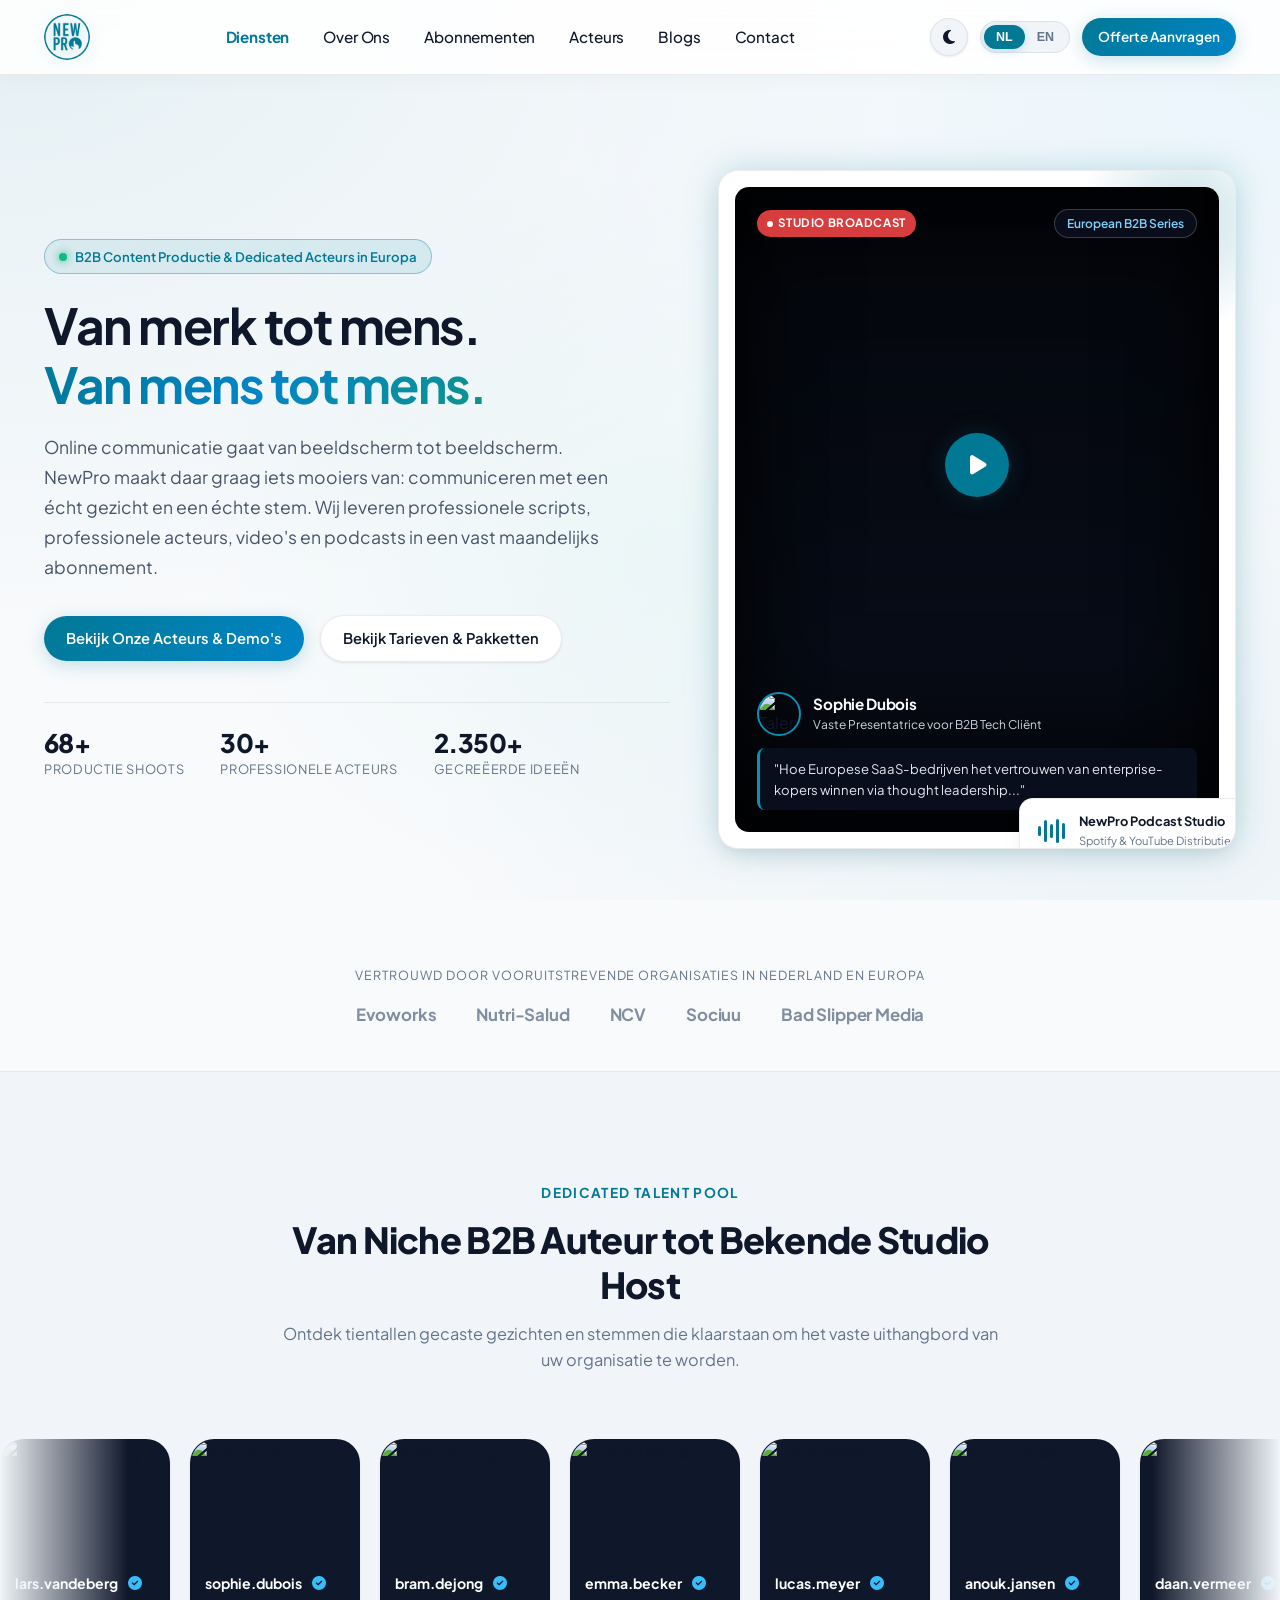
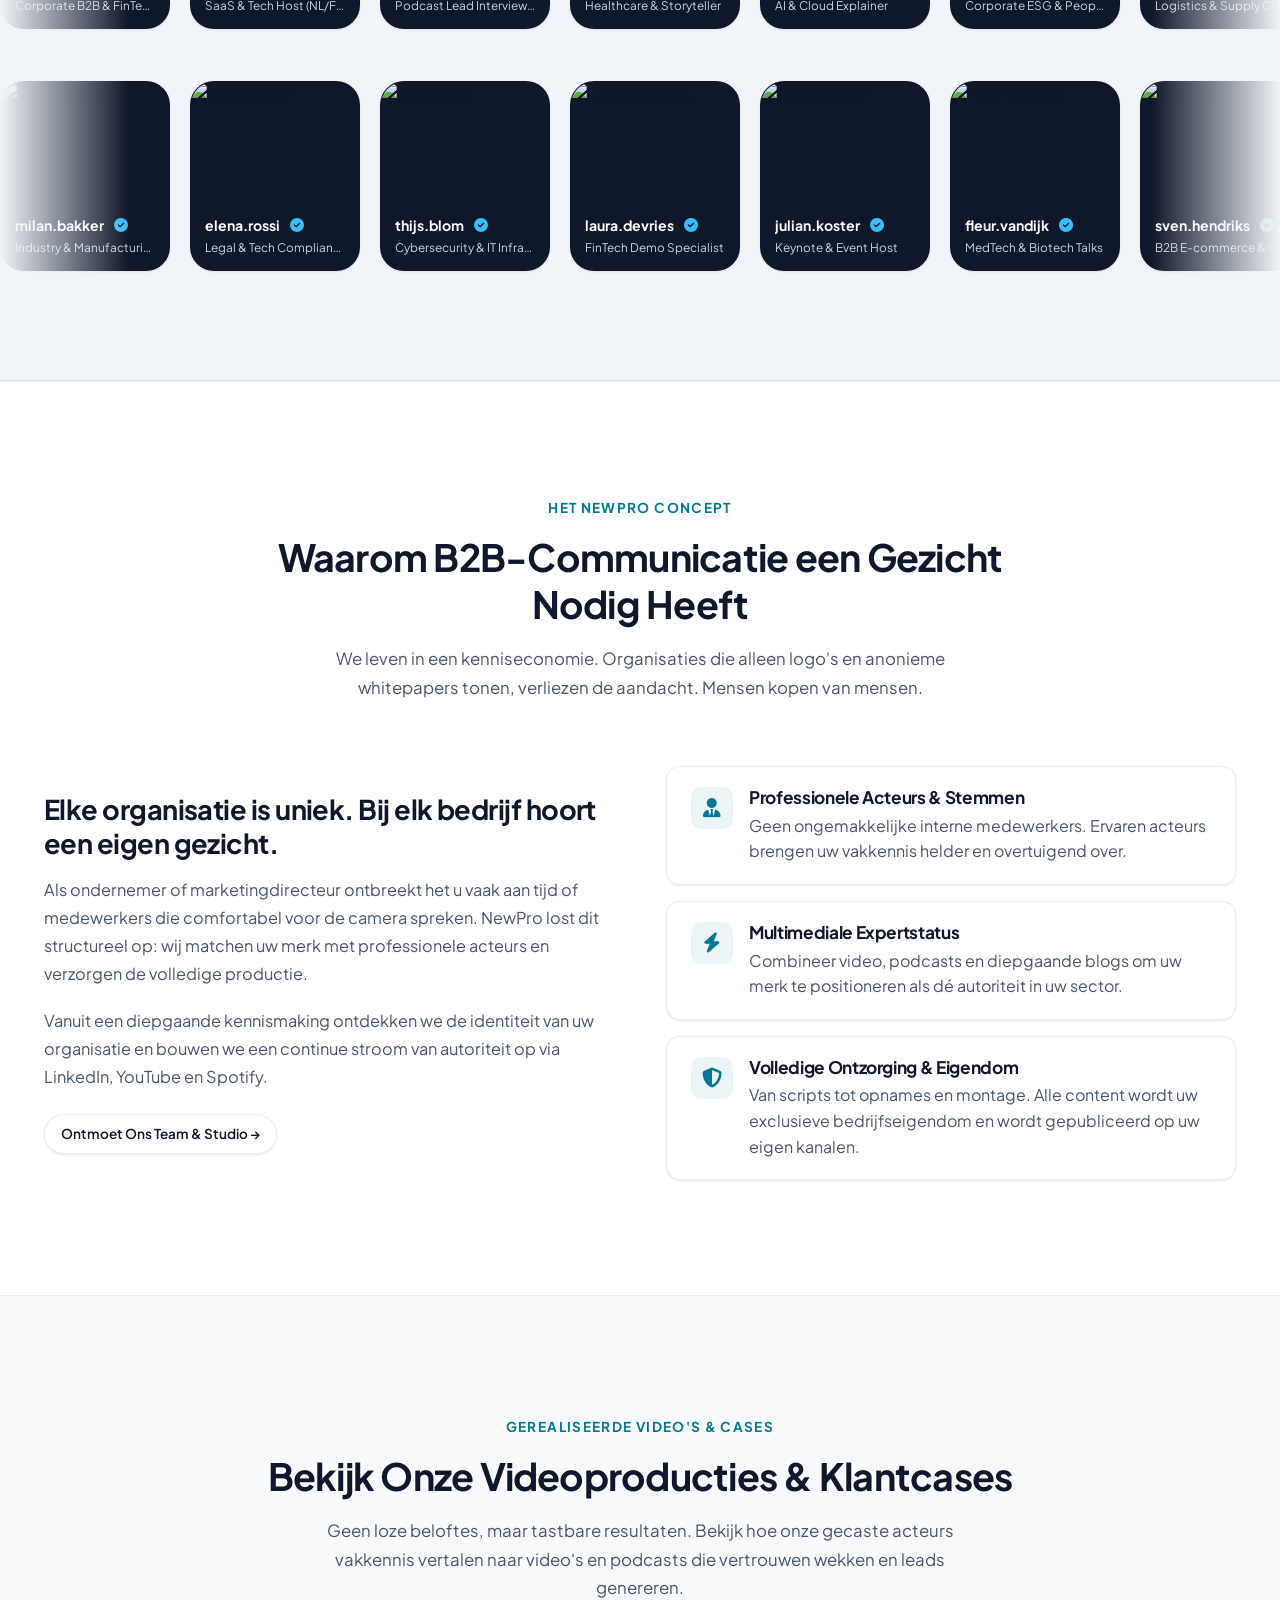
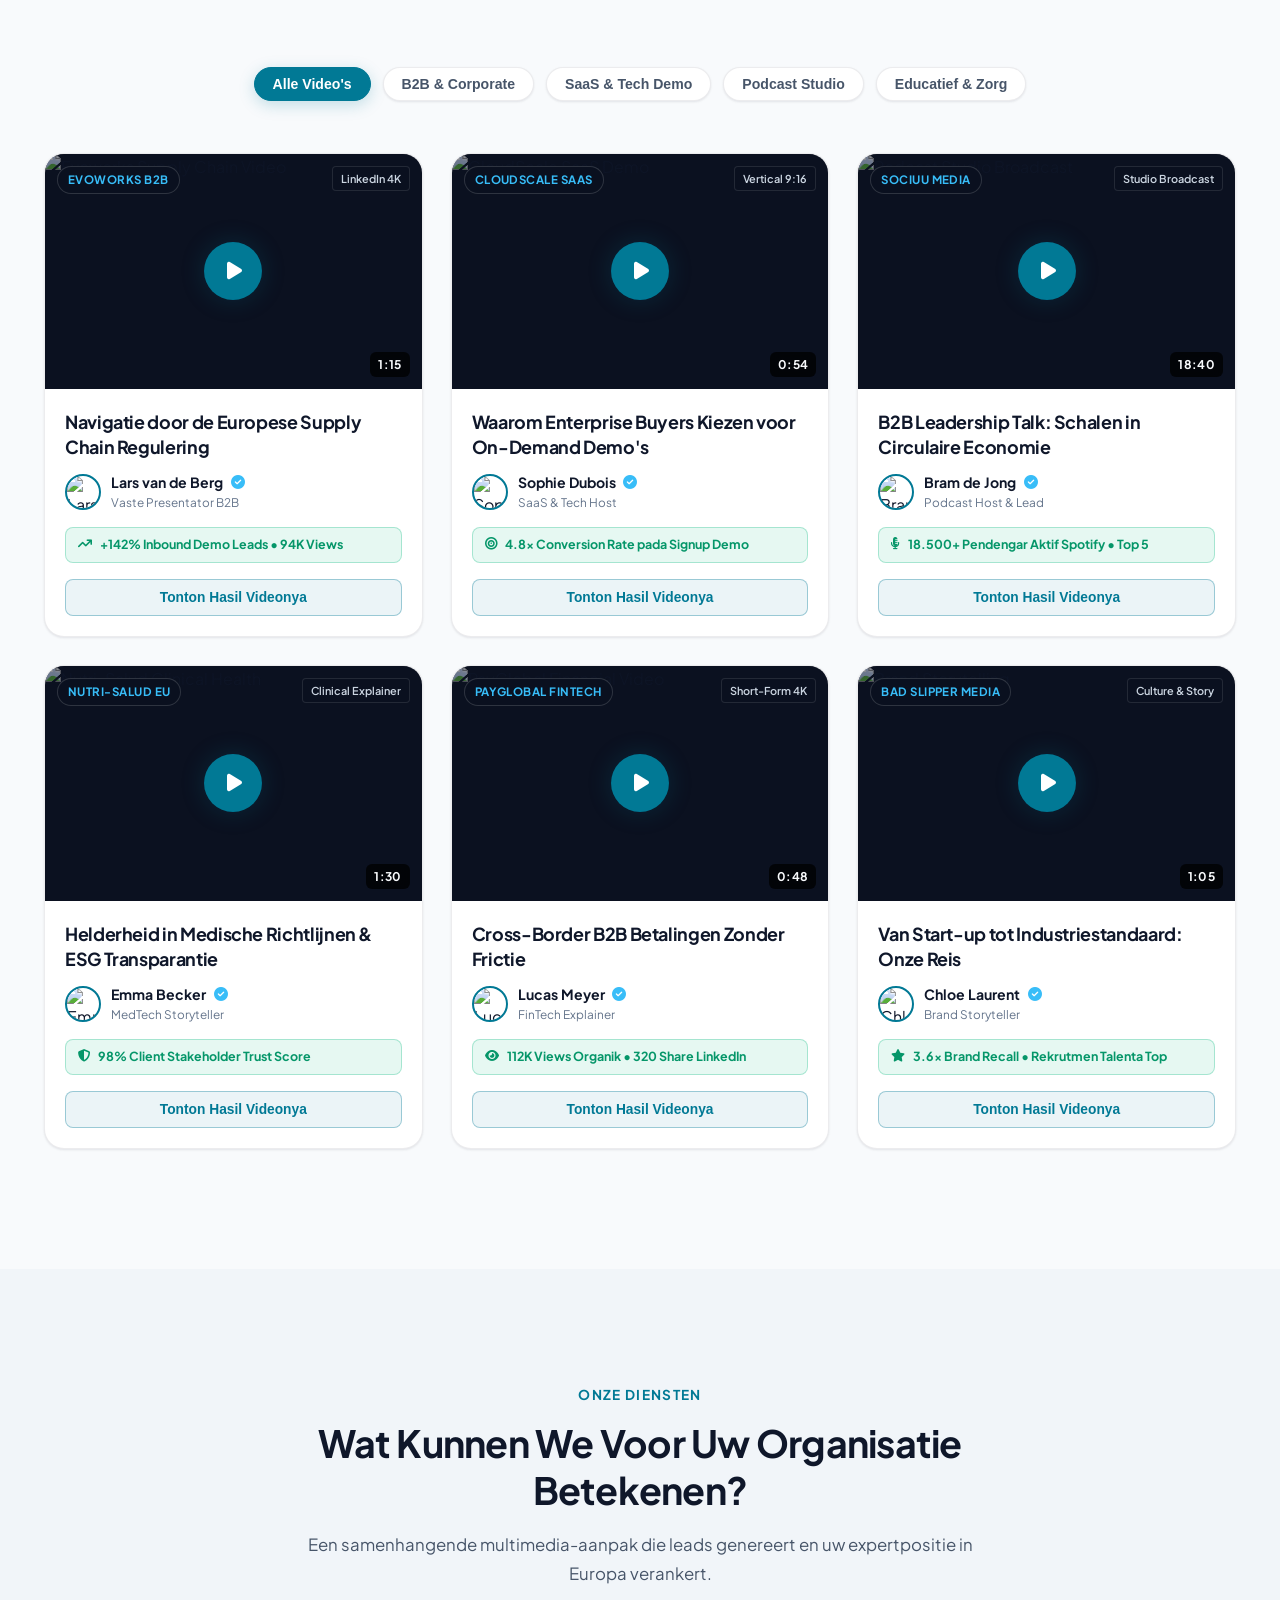
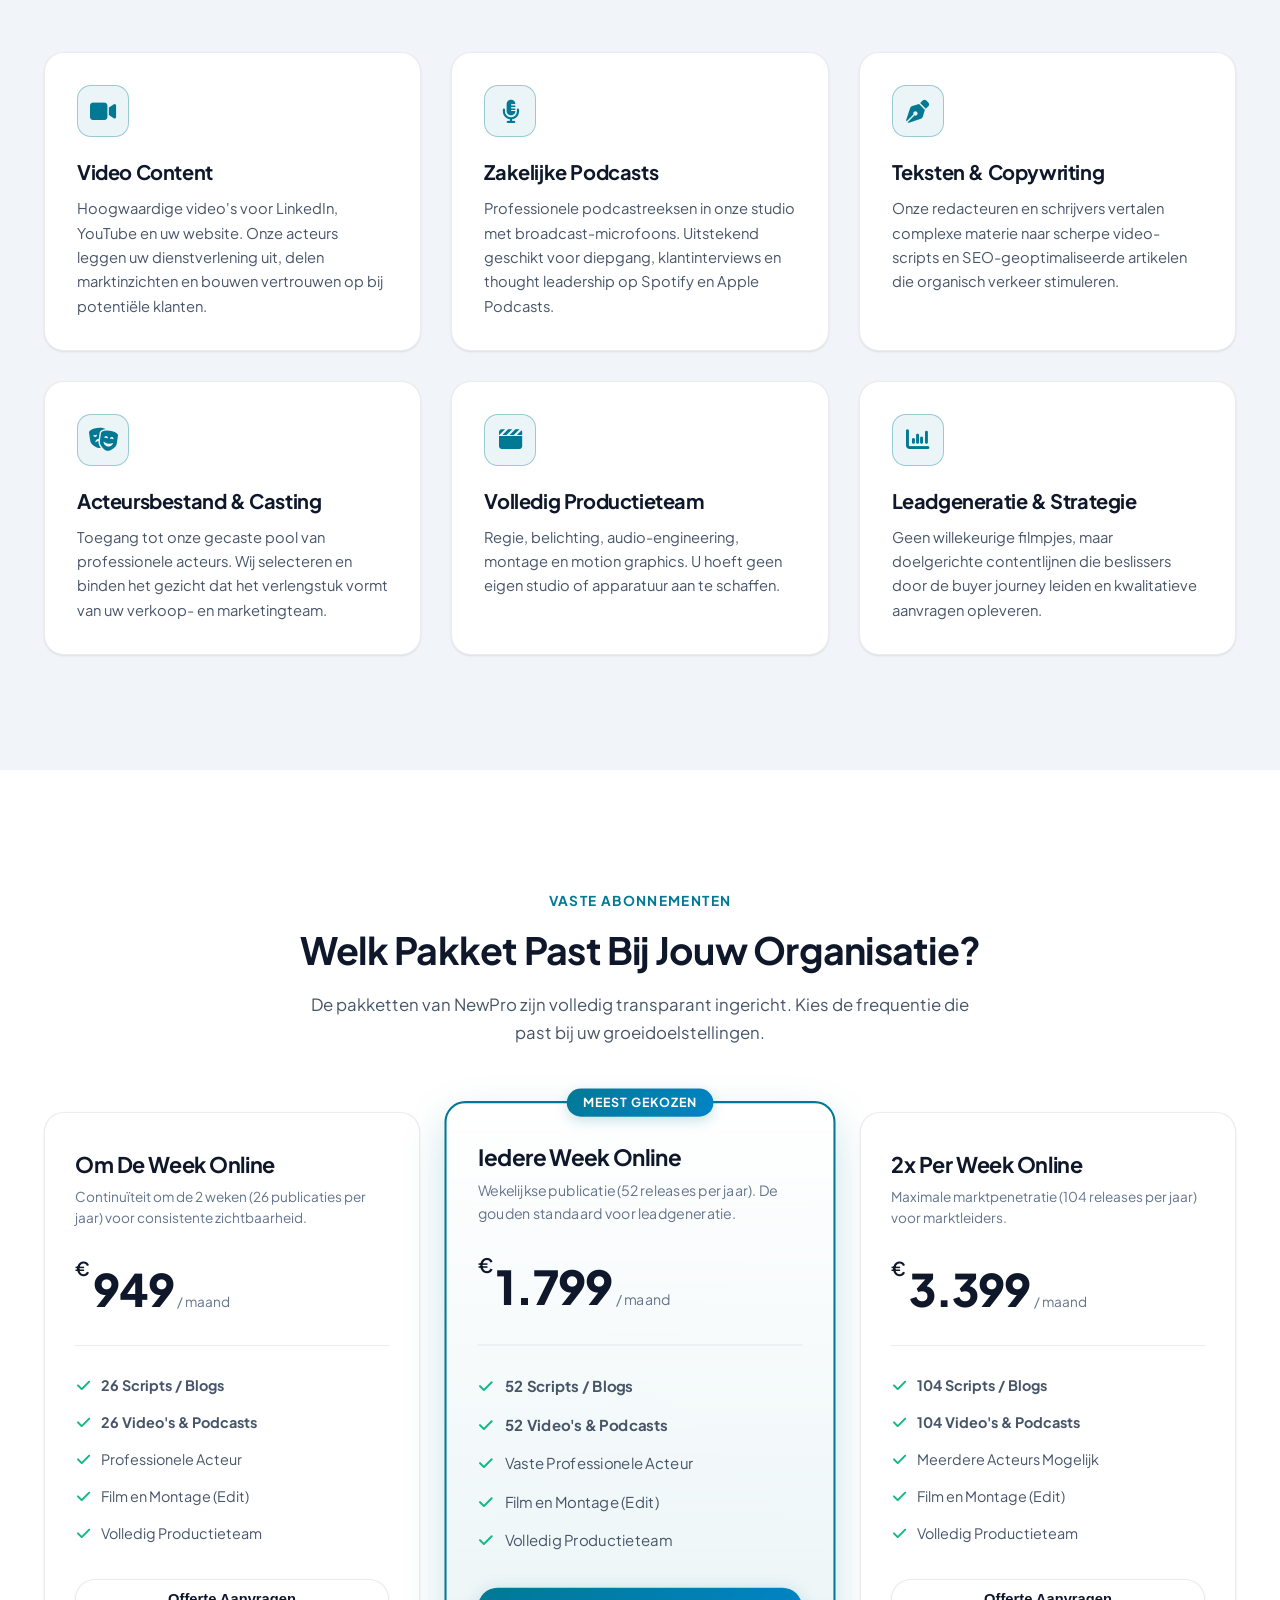
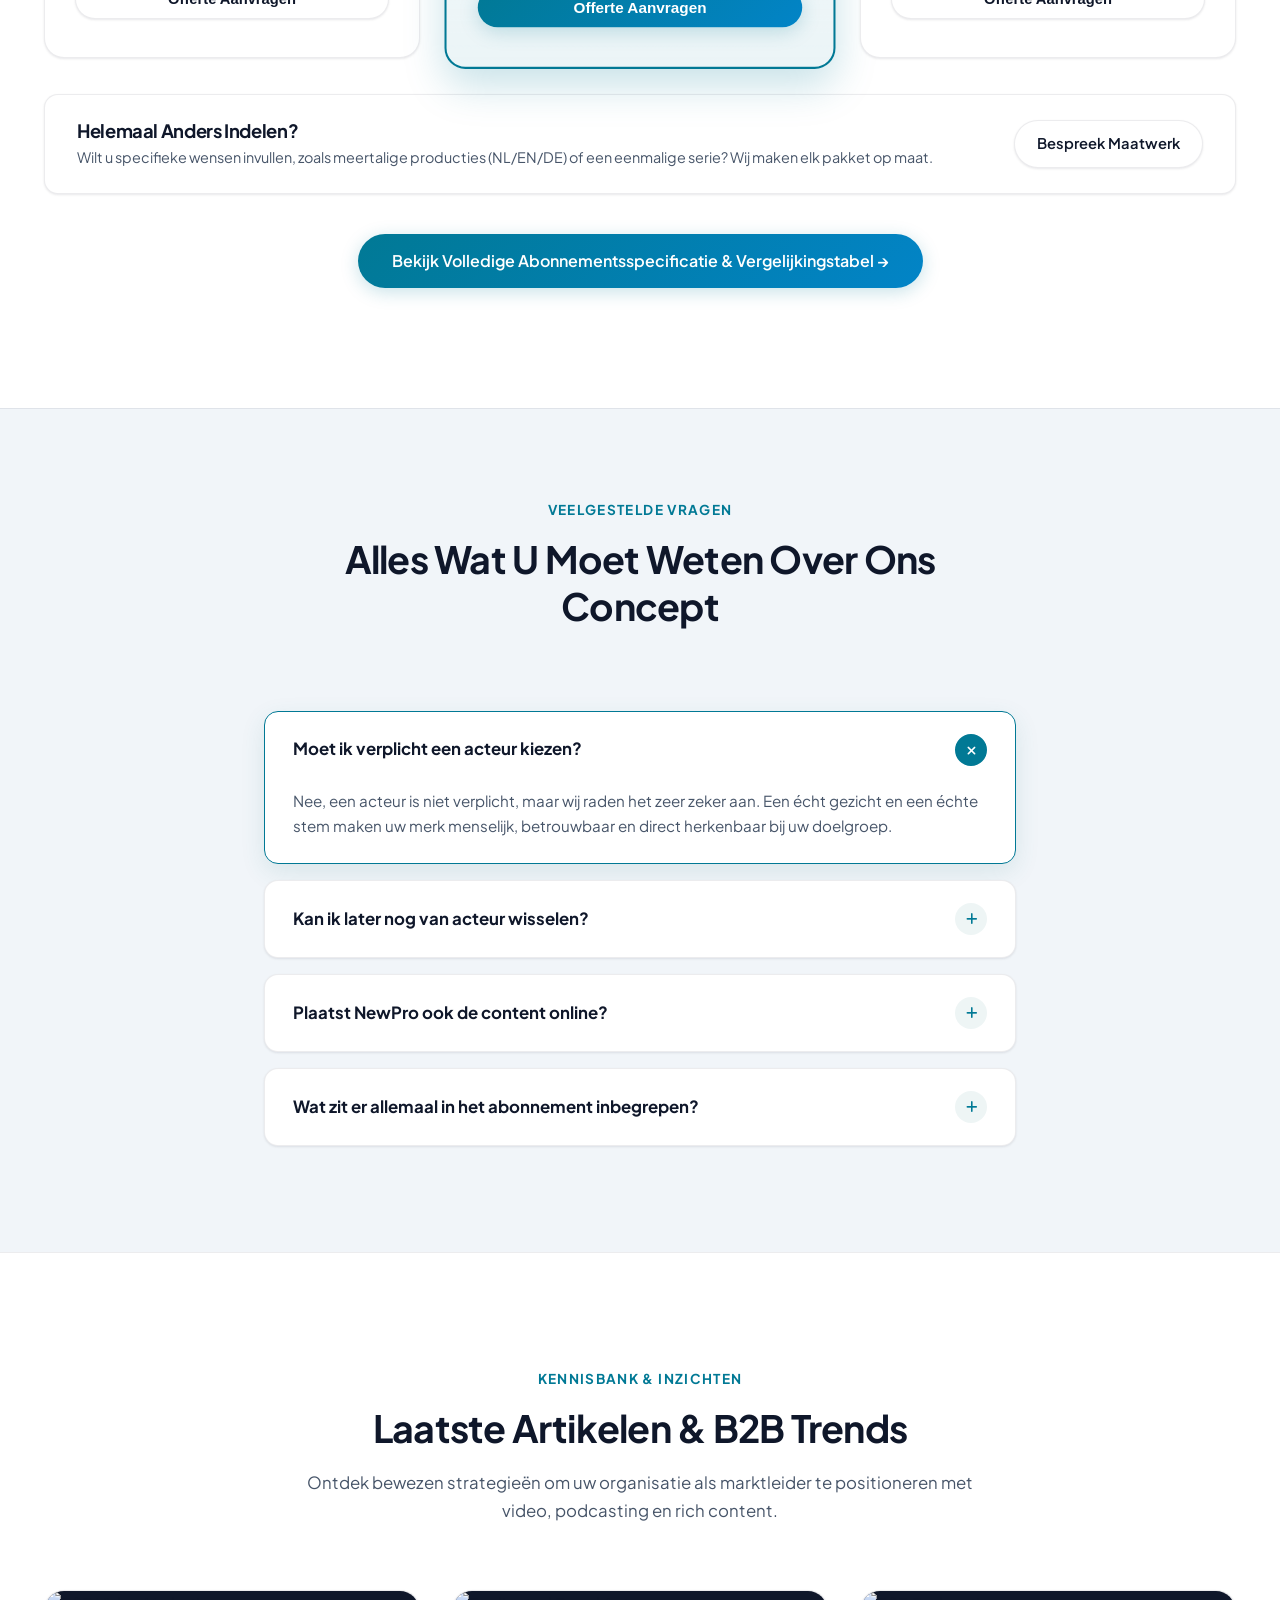
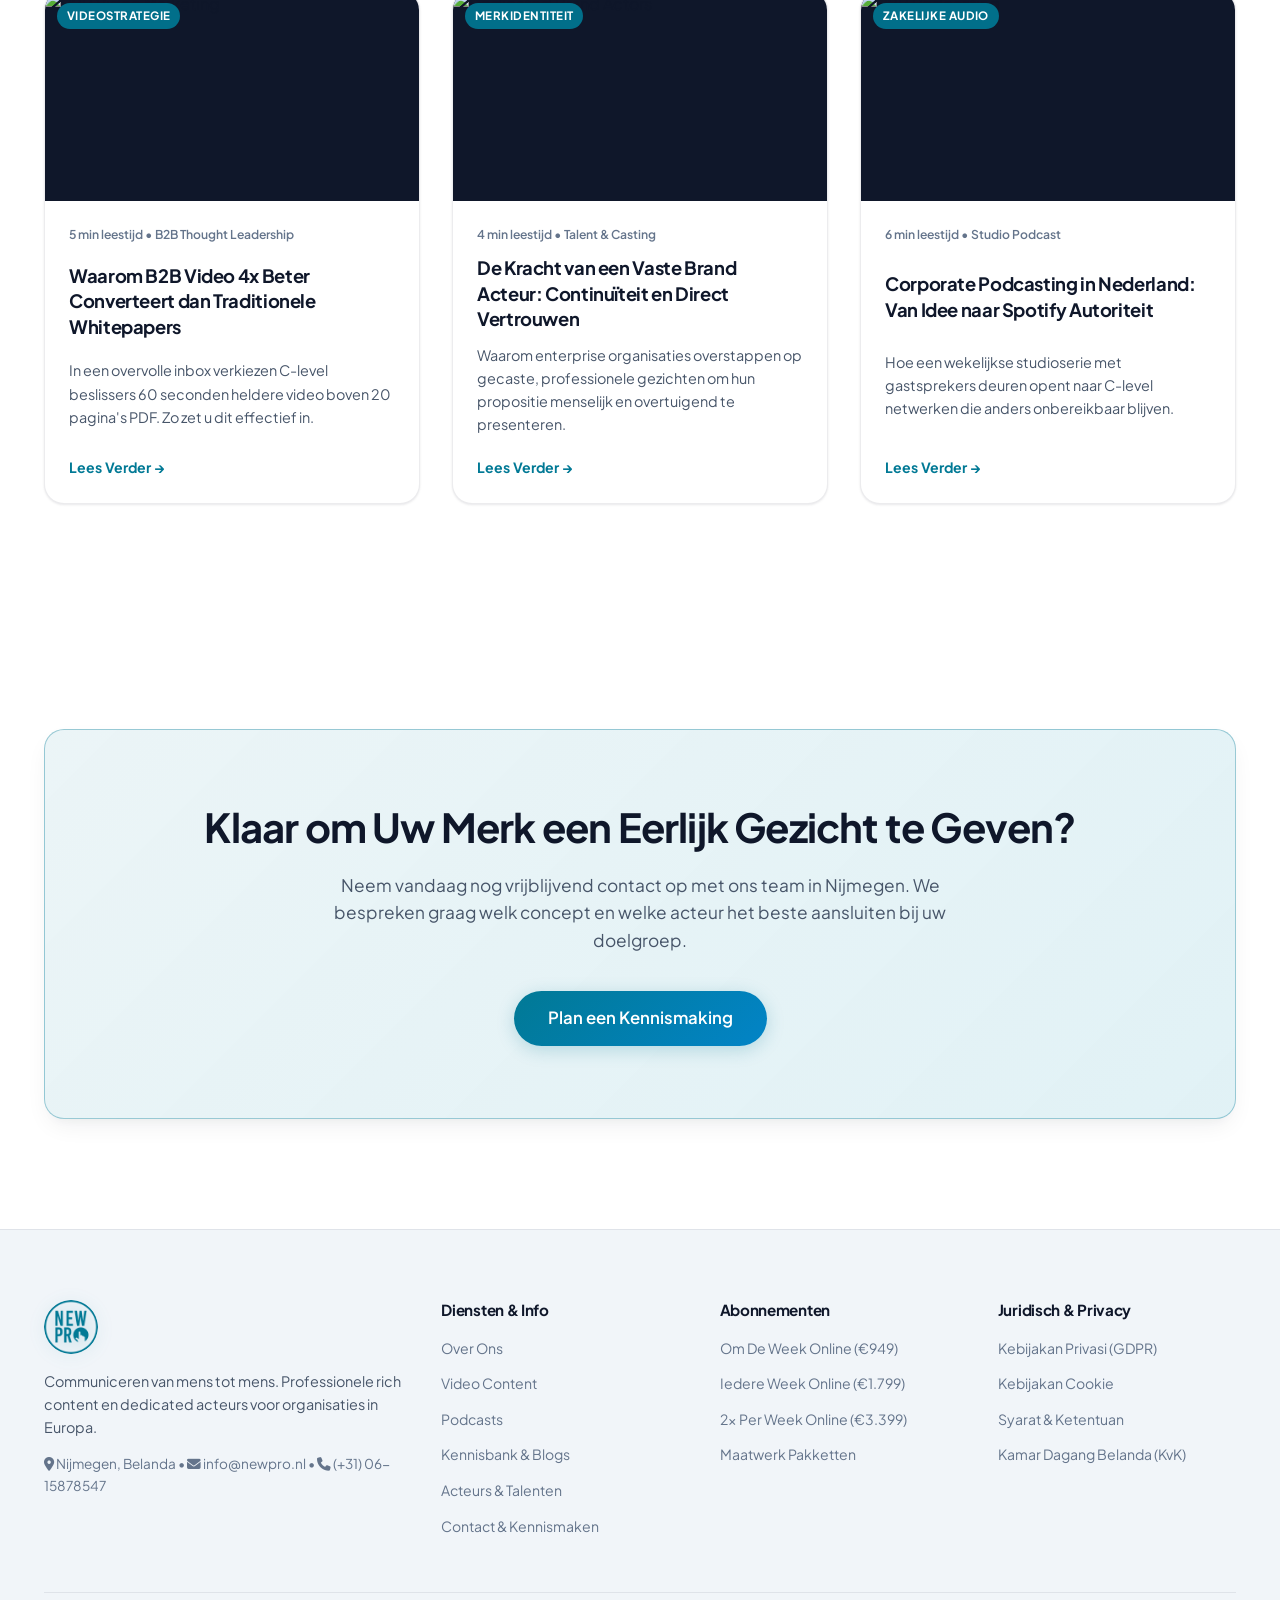
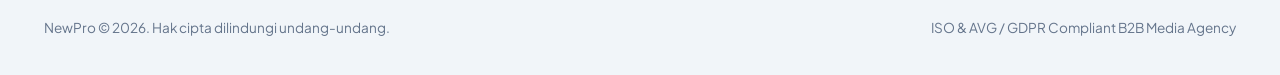
==== commit 87ae5d18: "feat: replace all remaining emojis and symbols with Font Awesome icons across entire site" ====
--- a/index.html
+++ b/index.html
@@ -579,7 +579,7 @@
 
         <div class="philosophy-card-stack">
           <div class="philo-card">
-            <div class="philo-icon">👤</div>
+            <div class="philo-icon"><i class="fa-solid fa-user-tie"></i></div>
             <div>
               <h4 data-nl="Professionele Acteurs &amp; Stemmen" data-en="Professional Actors &amp; Voices" data-id="Aktor &amp; Pengisi Suara Profesional">Professionele Acteurs &amp; Stemmen</h4>
               <p data-nl="Geen ongemakkelijke interne medewerkers. Ervaren acteurs brengen uw vakkennis helder en overtuigend over." data-en="No awkward internal presentations. Seasoned actors deliver your insights with natural authority." data-id="Tidak ada lagi presentasi internal yang canggung. Aktor berpengalaman menyampaikan materi bisnis Anda dengan luwes, percaya diri, dan meyakinkan.">
@@ -589,7 +589,7 @@
           </div>
 
           <div class="philo-card">
-            <div class="philo-icon">⚡</div>
+            <div class="philo-icon"><i class="fa-solid fa-bolt"></i></div>
             <div>
               <h4 data-nl="Multimediale Expertstatus" data-en="Cross-Media Expert Authority" data-id="Otoritas Ahli Multi-Media">Multimediale Expertstatus</h4>
               <p data-nl="Combineer video, podcasts en diepgaande blogs om uw merk te positioneren als dé autoriteit in uw sector." data-en="Combine video, podcasts, and written articles to secure your company's position as the recognized category leader." data-id="Padukan video vertikal, rekaman podcast, dan artikel mendalam untuk menempatkan brand Anda sebagai pemimpin industri yang disegani.">
@@ -599,7 +599,7 @@
           </div>
 
           <div class="philo-card">
-            <div class="philo-icon">🛡️</div>
+            <div class="philo-icon"><i class="fa-solid fa-shield-halved"></i></div>
             <div>
               <h4 data-nl="Volledige Ontzorging &amp; Eigendom" data-en="Complete Peace of Mind &amp; IP Ownership" data-id="Bebas Repot &amp; Kepemilikan Penuh (Hak Cipta)">Volledige Ontzorging &amp; Eigendom</h4>
               <p data-nl="Van scripts tot opnames en montage. Alle content wordt uw exclusieve bedrijfseigendom en wordt gepubliceerd op uw eigen kanalen." data-en="From scriptwriting to filming and editing. All generated content is 100% your corporate property and airs on your channels." data-id="Mulai dari riset naskah, shooting di studio, hingga editing. Seluruh konten 100% menjadi aset milik perusahaan Anda dan tayang di kanal milik Anda sendiri.">
